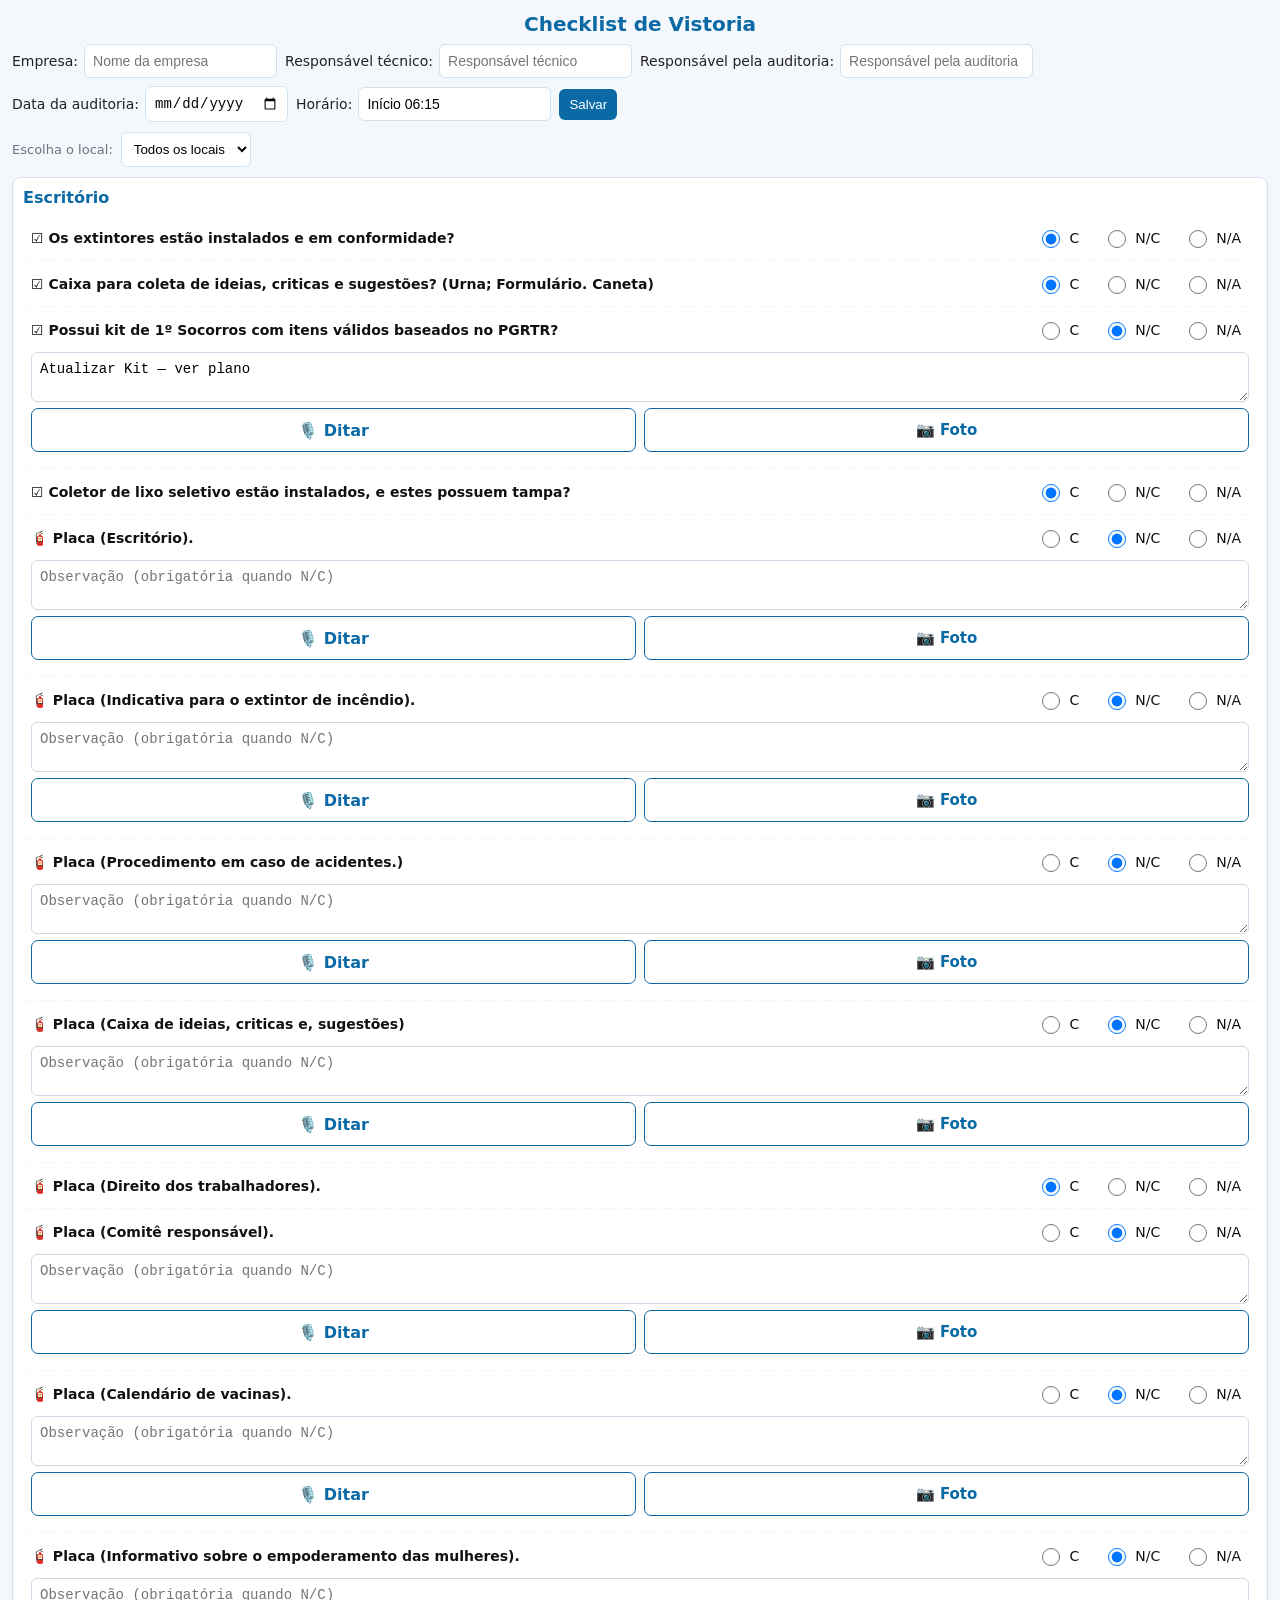
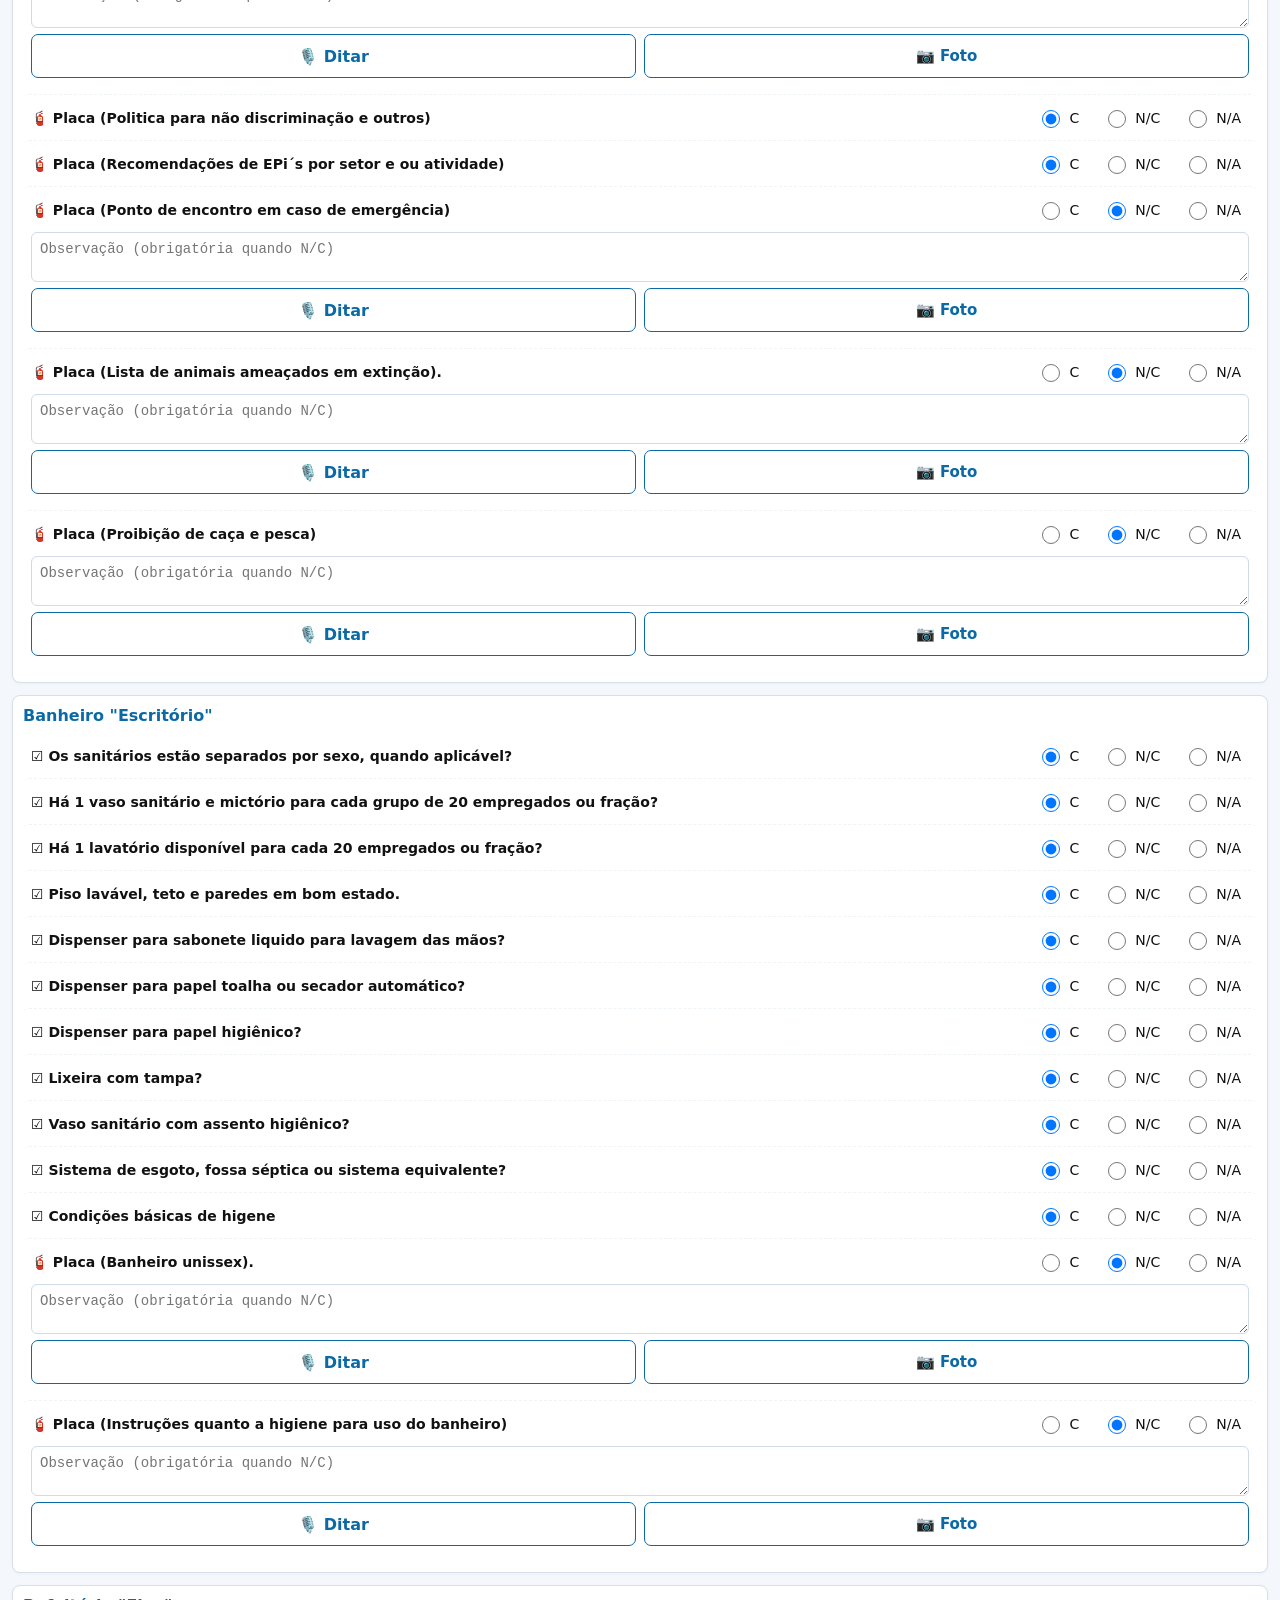
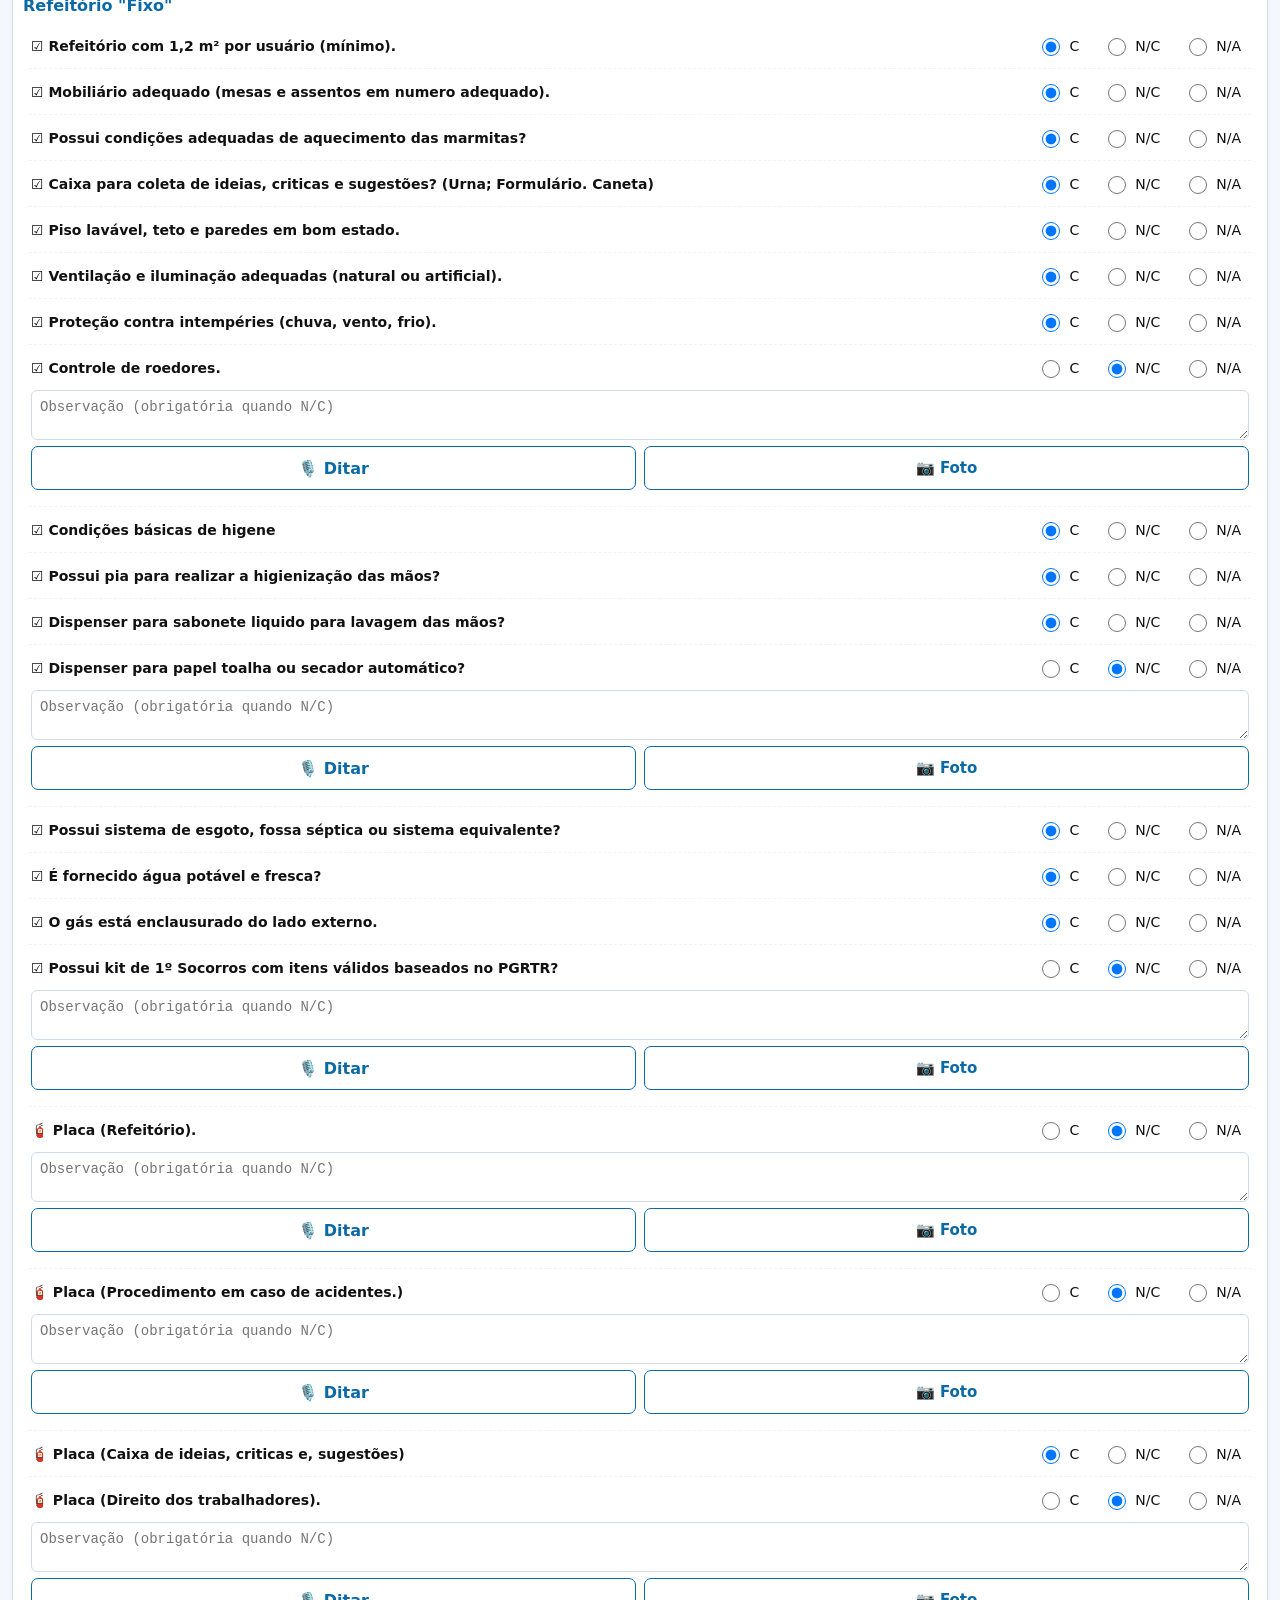
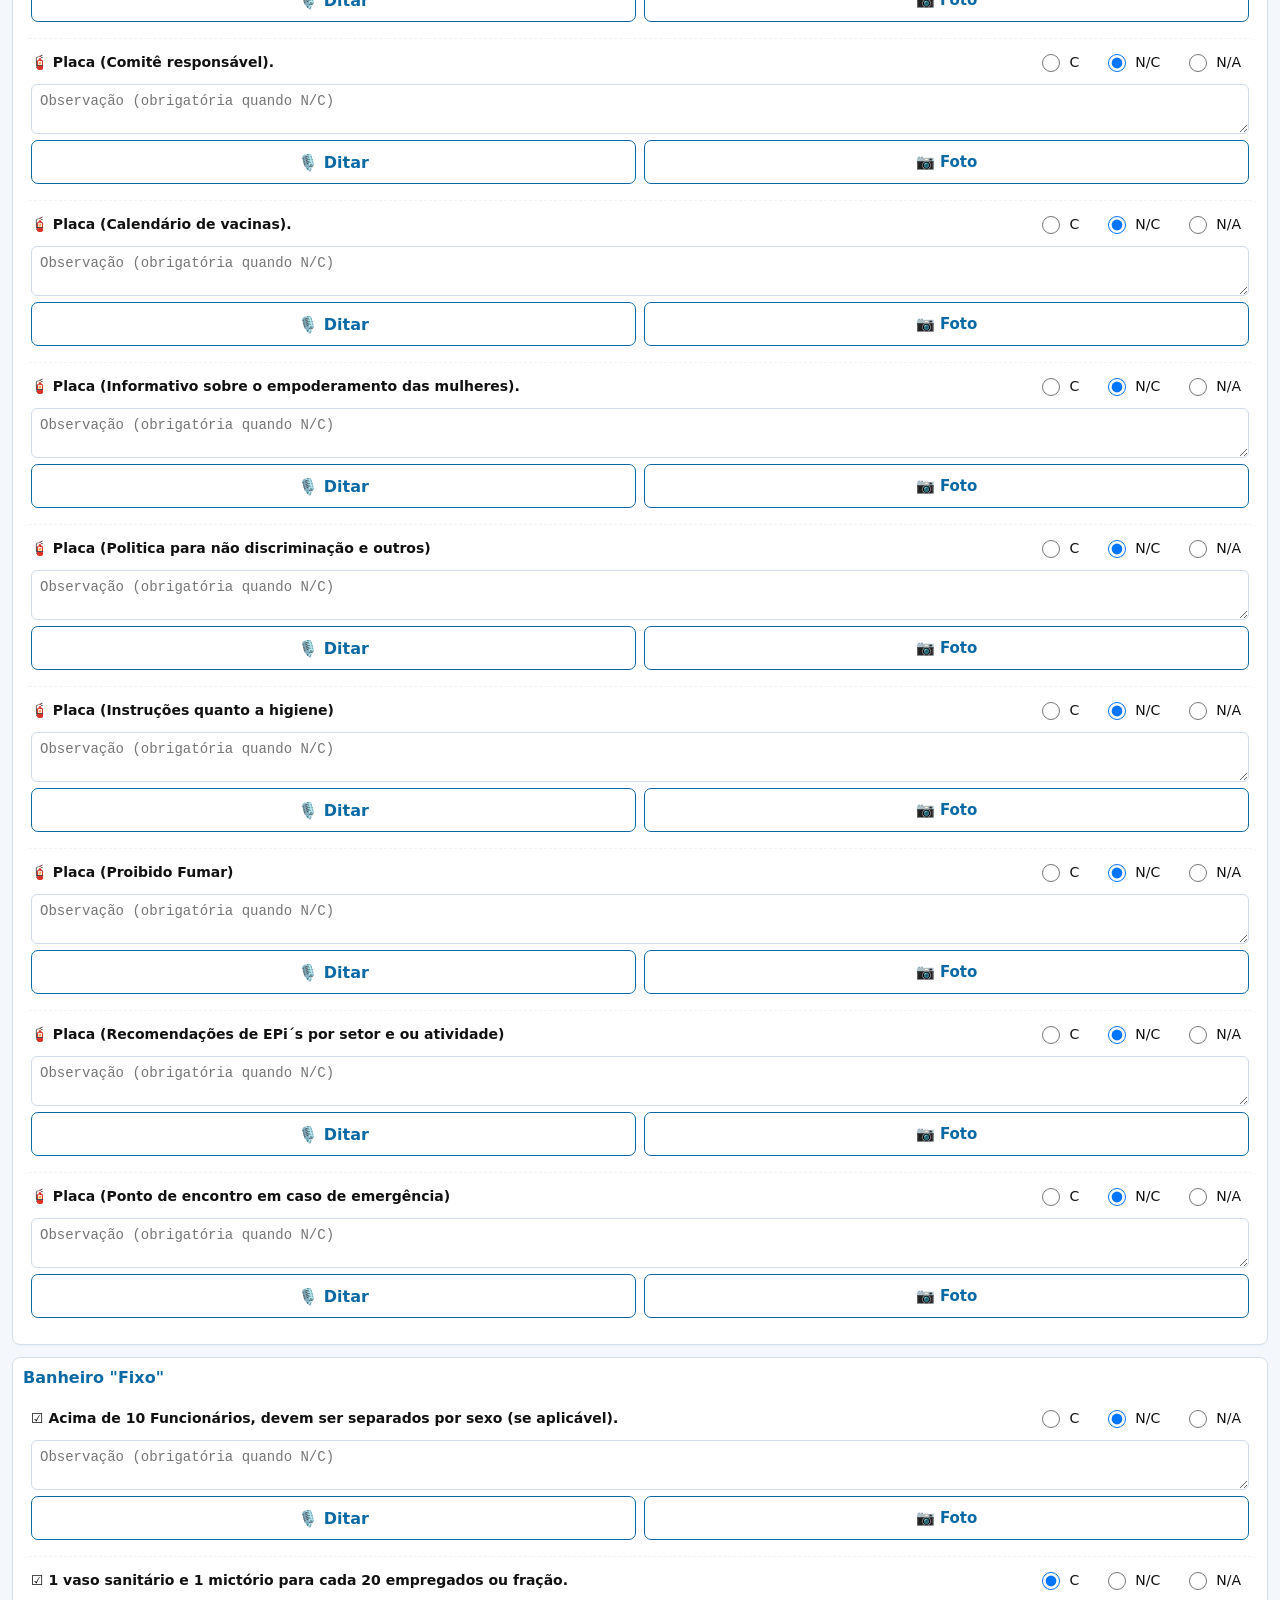
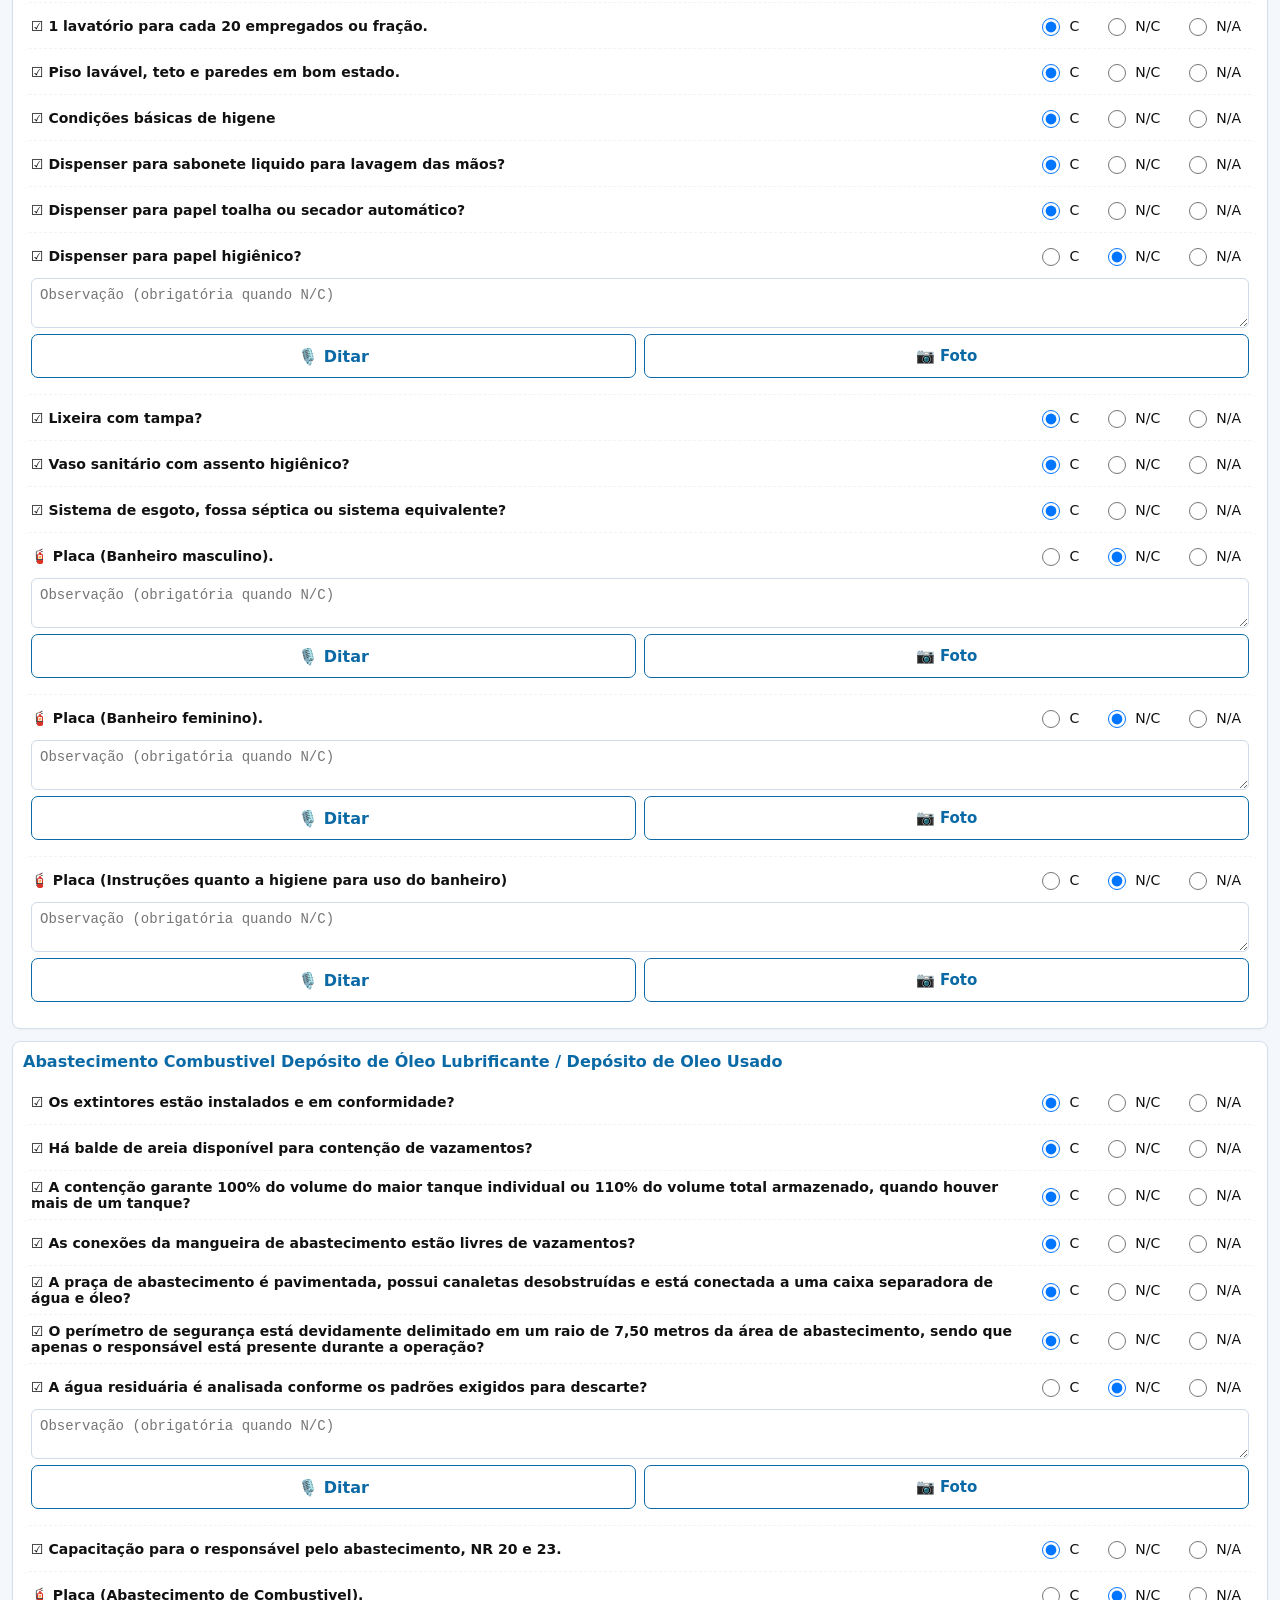
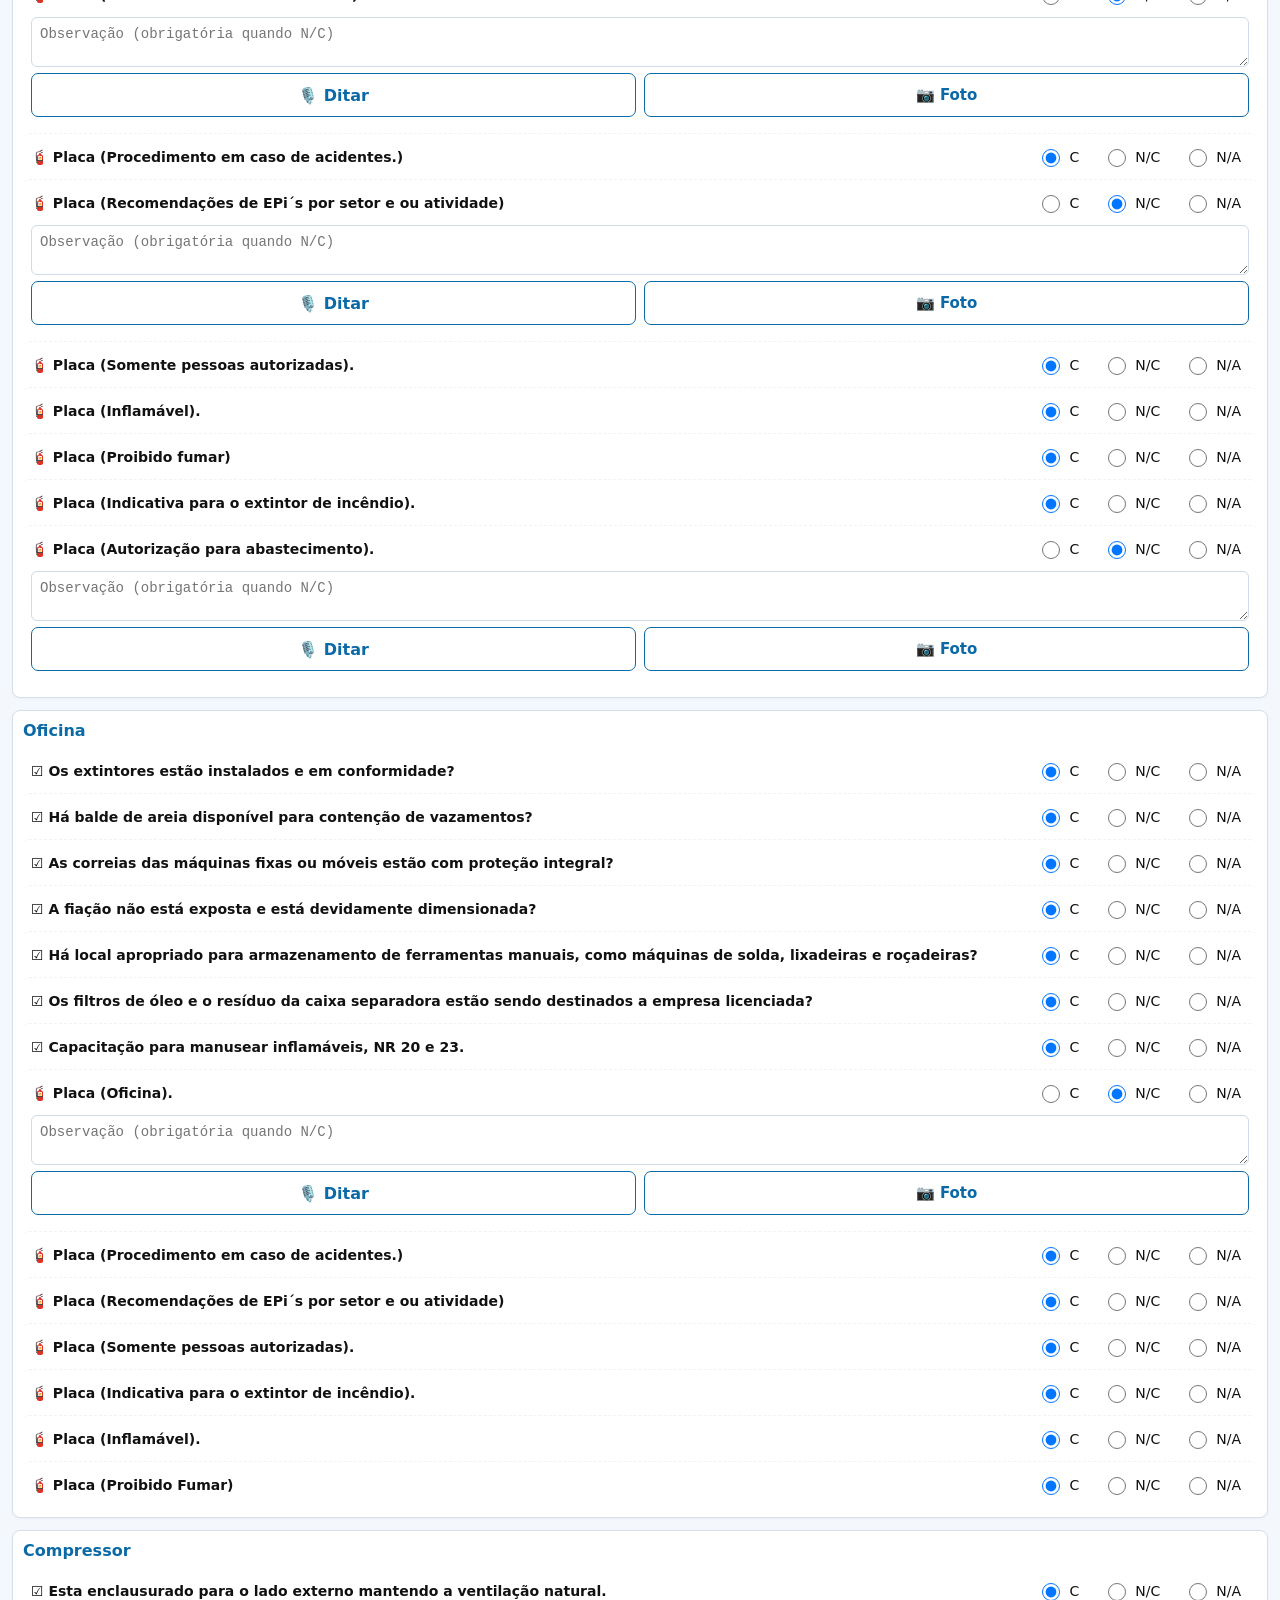
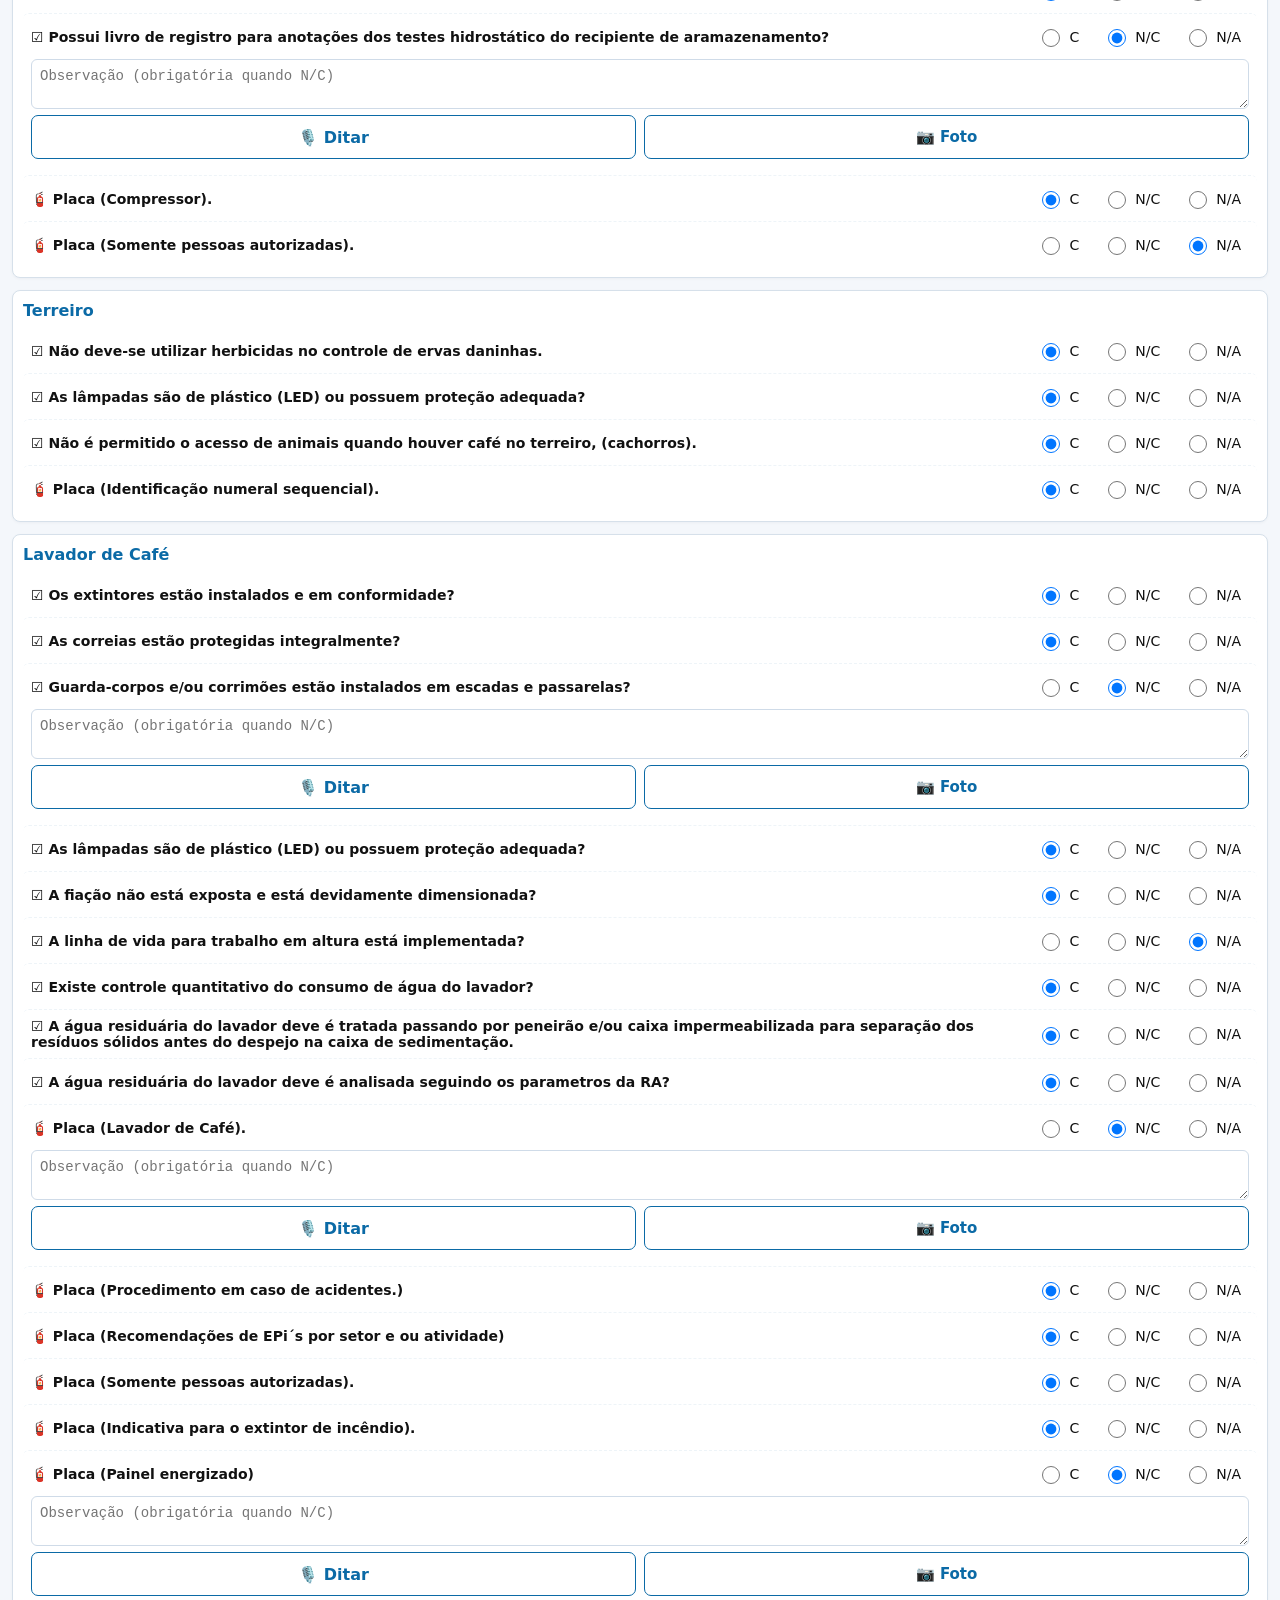
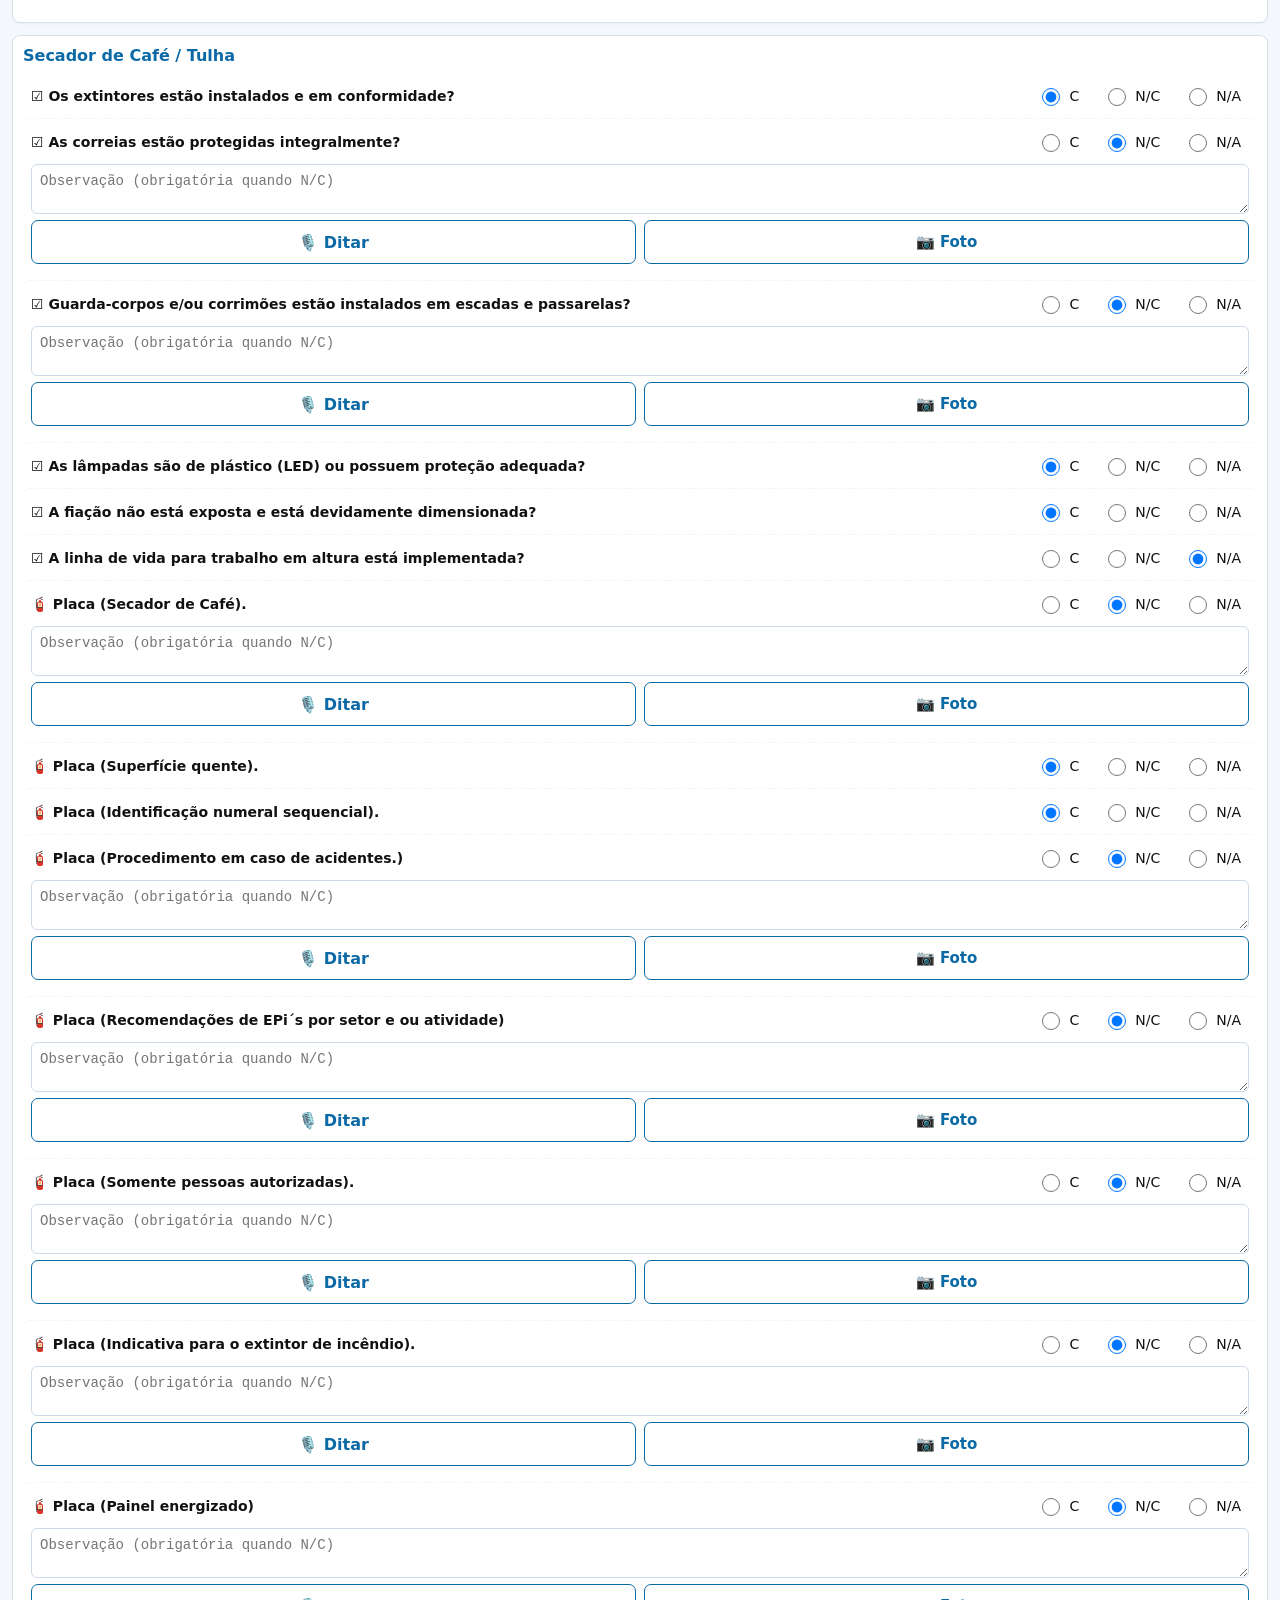
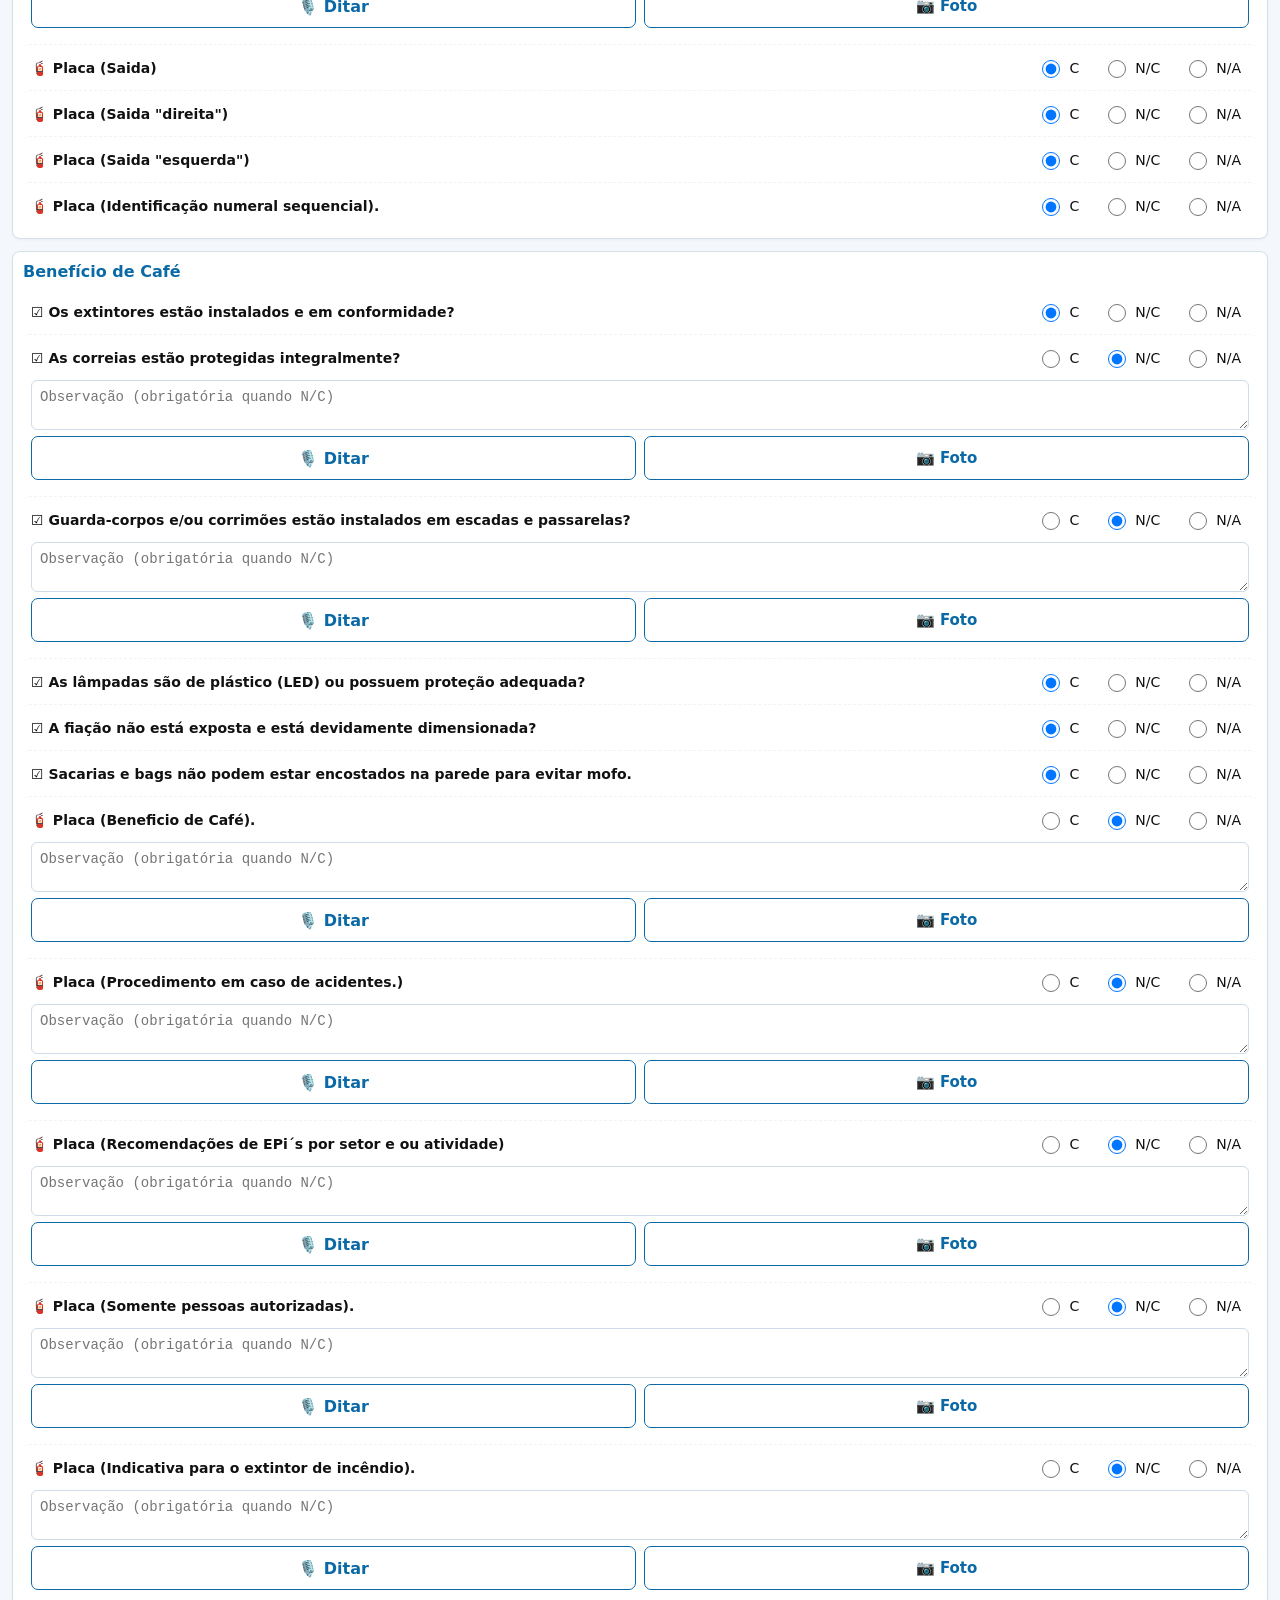
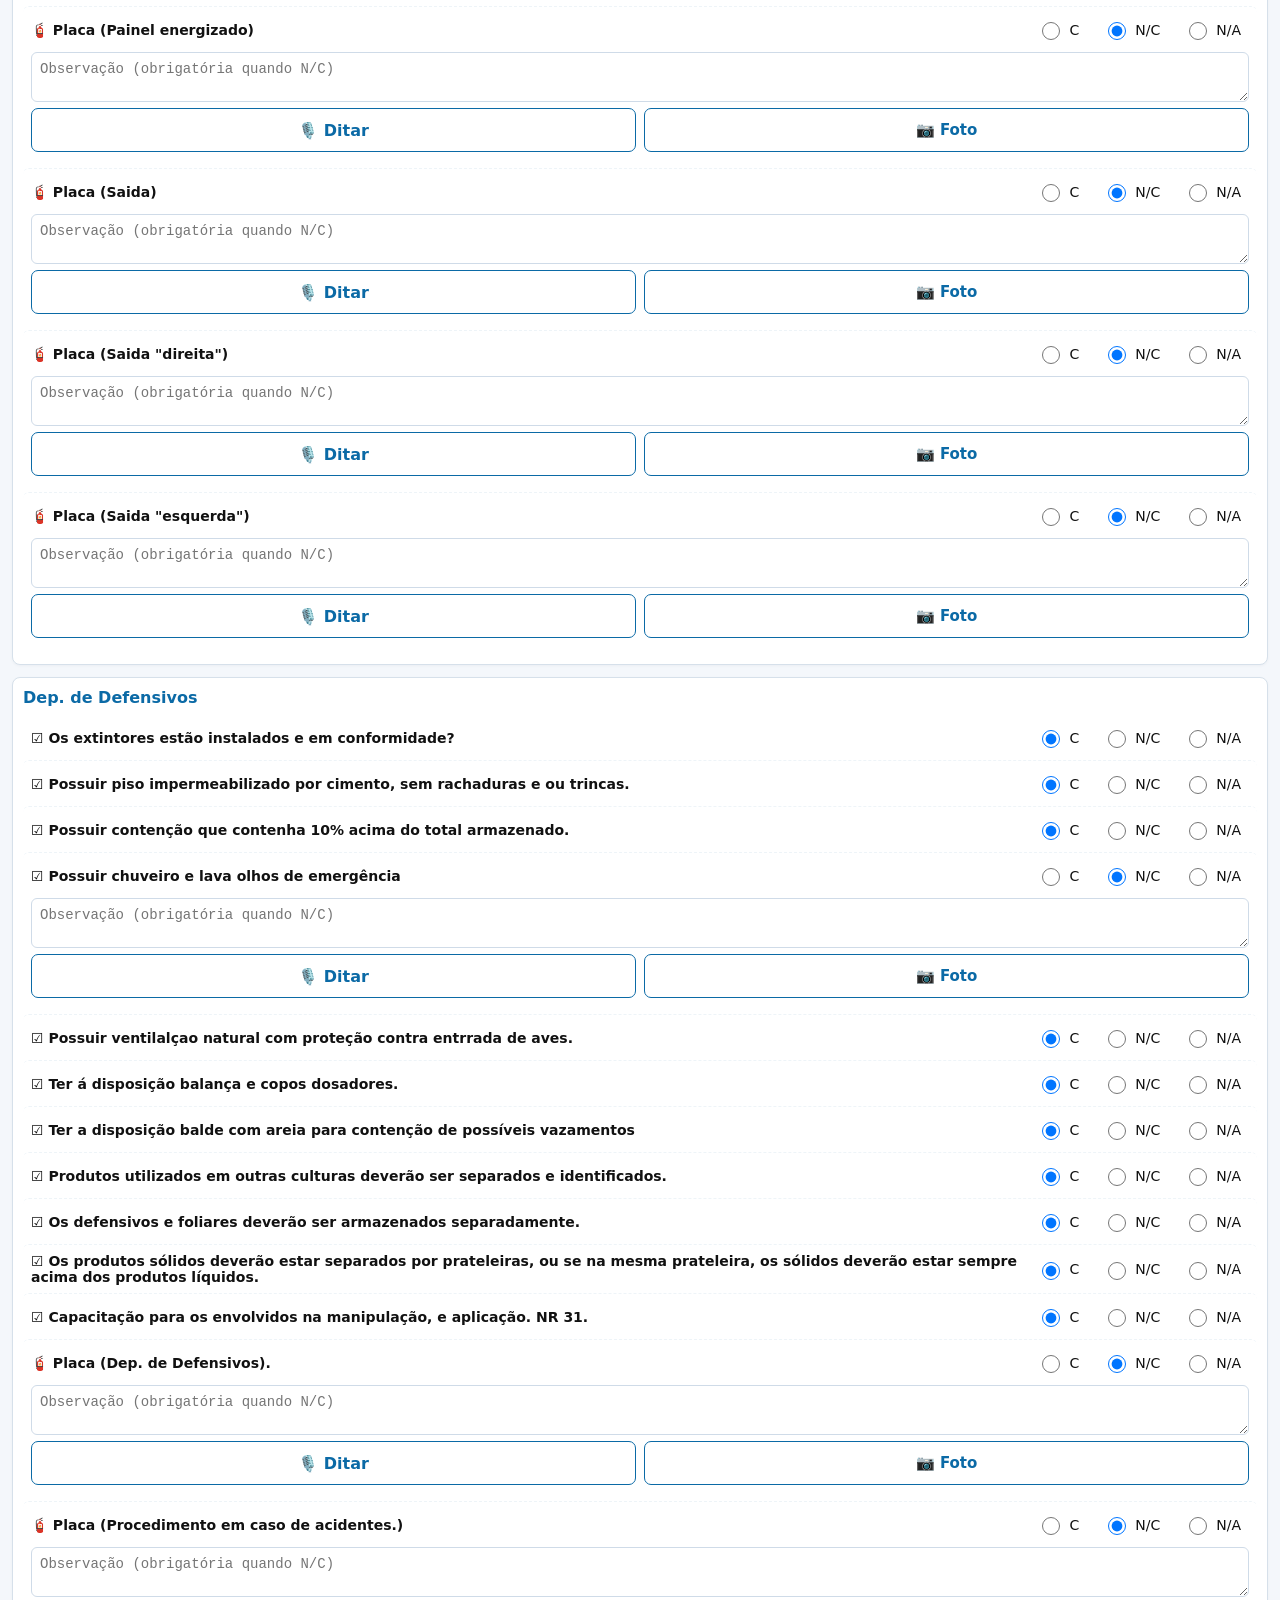
==== index.html @ 9e0526d3 "Update index.html" ====
<!doctype html>
<html lang="pt-BR">
<head>
  <meta charset="utf-8" />
  <meta name="viewport" content="width=device-width,initial-scale=1" />
  <title>Checklist de Vistoria</title>
  <!-- CSS separado -->
  <link rel="stylesheet" href="styles.css" />
</head>
<body>

 <center> <h1>Checklist de Vistoria</h1></center>

<div class="meta" aria-label="Dados da auditoria">

  <label>
    Empresa:
    <input
      id="meta-empresa-nome"
      type="text"
      placeholder="Nome da empresa"
    />
  </label>

  <input
    id="meta-empresa-id"
    type="hidden"
  />

  <label>
    Responsável técnico:
    <input
      id="meta-responsavel-tecnico"
      type="text"
      placeholder="Responsável técnico"
    />
  </label>

  <label>
    Responsável pela auditoria:
    <input
      id="meta-responsavel-auditoria"
      type="text"
      placeholder="Responsável pela auditoria"
    />
  </label>

  <label>
    Data da auditoria:
    <input
      id="meta-data-auditoria"
      type="date"
    />
  </label>

<label>
  Horário:
  <input
    id="meta-horario"
    type="text"
    readonly
  />
</label>

  <button
    class="btn-save"
    id="btn-salvar-meta"
  >
    Salvar
  </button>

</div>

  <div class="controls-top">
    <label class="small">Escolha o local:</label>
    <select id="select-local" class="select-local" aria-label="Selecionar local">
      <option value="ALL">Todos os locais</option>
    </select>
  </div>

  <div id="checklist"></div>

  <div class="controls">
    <button class="btn" id="btn-view-report">Visualizar Relatório</button>
    <div class="filter small">
      <label>Filtrar por status:</label>
      <select id="report-filter">
        <option value="ALL">Todos</option>
        <option value="C">C (Correto)</option>
        <option value="NC">N/C (Não Conforme)</option>
        <option value="NA">N/A</option>
      </select>
    </div>
    <button class="btn secondary" id="btn-just-nc">Listar só N/C</button>
    <button class="btn" id="btn-download-csv" disabled>Baixar CSV (filtrado)</button>
  </div>

  <div id="report" class="report-box" style="display:none;margin-top:12px;">
    <h2>Relatório Geral</h2>
    <div id="report-meta"    style="margin-bottom:8px;font-size:14px;color:#222"></div>
    <div id="report-summary"></div>
    <div id="report-list"    style="margin-top:8px"></div>
  </div>

  <script>
  /*****************************************************************************
   * DADOS
   *****************************************************************************/
  const initialData = [
    {setor:"Escritório", item:"☑️ Os extintores estão instalados e em conformidade?", status:"C"},
    {setor:"Escritório", item:"☑️ Caixa para coleta de ideias, criticas e sugestões? (Urna; Formulário. Caneta)", status:"C"},
    {setor:"Escritório", item:"☑️ Possui kit de 1º Socorros com itens válidos baseados no PGRTR?", status:"NC", obs:"Atualizar Kit — ver plano"},
    {setor:"Escritório", item:"☑️ Coletor de lixo seletivo estão instalados, e estes possuem tampa?", status:"C"},
    {setor:"Escritório", item:"🧯 Placa (Escritório).", status:"NC"},
    {setor:"Escritório", item:"🧯 Placa (Indicativa para o extintor de incêndio).", status:"NC"},
    {setor:"Escritório", item:"🧯 Placa (Procedimento em caso de acidentes.)", status:"NC"},
    {setor:"Escritório", item:"🧯 Placa (Caixa de ideias, criticas e, sugestões)", status:"NC"},
    {setor:"Escritório", item:"🧯 Placa (Direito dos trabalhadores).", status:"C"},
    {setor:"Escritório", item:"🧯 Placa (Comitê responsável).", status:"NC"},
    {setor:"Escritório", item:"🧯 Placa (Calendário de vacinas).", status:"NC"},
    {setor:"Escritório", item:"🧯 Placa (Informativo sobre o empoderamento das mulheres).", status:"NC"},
    {setor:"Escritório", item:"🧯 Placa (Politica para não discriminação e outros)", status:"C"},
    {setor:"Escritório", item:"🧯 Placa (Recomendações de EPi´s por setor e ou atividade)", status:"C"},
    {setor:"Escritório", item:"🧯 Placa (Ponto de encontro em caso de emergência)", status:"NC"},
    {setor:"Escritório", item:"🧯 Placa (Lista de animais ameaçados em extinção).", status:"NC"},
    {setor:"Escritório", item:"🧯 Placa (Proibição de caça e pesca)", status:"NC"},

    {setor:'Banheiro "Escritório"', item:"☑️ Os sanitários estão separados por sexo, quando aplicável?", status:"C"},
    {setor:'Banheiro "Escritório"', item:"☑️ Há 1 vaso sanitário e mictório para cada grupo de 20 empregados ou fração?", status:"C"},
    {setor:'Banheiro "Escritório"', item:"☑️ Há 1 lavatório disponível para cada 20 empregados ou fração?", status:"C"},
    {setor:'Banheiro "Escritório"', item:"☑️ Piso lavável, teto e paredes em bom estado.", status:"C"},
    {setor:'Banheiro "Escritório"', item:"☑️ Dispenser para sabonete liquido para lavagem das mãos?", status:"C"},
    {setor:'Banheiro "Escritório"', item:"☑️ Dispenser para papel toalha ou secador automático?", status:"C"},
    {setor:'Banheiro "Escritório"', item:"☑️ Dispenser para papel higiênico?", status:"C"},
    {setor:'Banheiro "Escritório"', item:"☑️ Lixeira com tampa?", status:"C"},
    {setor:'Banheiro "Escritório"', item:"☑️ Vaso sanitário com assento higiênico?", status:"C"},
    {setor:'Banheiro "Escritório"', item:"☑️ Sistema de esgoto, fossa séptica ou sistema equivalente?", status:"C"},
    {setor:'Banheiro "Escritório"', item:"☑️ Condições básicas de higene", status:"C"},
    {setor:'Banheiro "Escritório"', item:"🧯 Placa (Banheiro unissex).", status:"NC"},
    {setor:'Banheiro "Escritório"', item:"🧯 Placa (Instruções quanto a higiene para uso do banheiro)", status:"NC"},

    {setor:'Refeitório "Fixo"', item:"☑️ Refeitório com 1,2 m² por usuário (mínimo).", status:"C"},
    {setor:'Refeitório "Fixo"', item:"☑️ Mobiliário adequado (mesas e assentos em numero adequado).", status:"C"},
    {setor:'Refeitório "Fixo"', item:"☑️ Possui condições adequadas de aquecimento das marmitas?", status:"C"},
    {setor:'Refeitório "Fixo"', item:"☑️ Caixa para coleta de ideias, criticas e sugestões? (Urna; Formulário. Caneta)", status:"C"},
    {setor:'Refeitório "Fixo"', item:"☑️ Piso lavável, teto e paredes em bom estado.", status:"C"},
    {setor:'Refeitório "Fixo"', item:"☑️ Ventilação e iluminação adequadas (natural ou artificial).", status:"C"},
    {setor:'Refeitório "Fixo"', item:"☑️ Proteção contra intempéries (chuva, vento, frio).", status:"C"},
    {setor:'Refeitório "Fixo"', item:"☑️ Controle de roedores.", status:"NC"},
    {setor:'Refeitório "Fixo"', item:"☑️ Condições básicas de higene", status:"C"},
    {setor:'Refeitório "Fixo"', item:"☑️ Possui pia para realizar a higienização das mãos?", status:"C"},
    {setor:'Refeitório "Fixo"', item:"☑️ Dispenser para sabonete liquido para lavagem das mãos?", status:"C"},
    {setor:'Refeitório "Fixo"', item:"☑️ Dispenser para papel toalha ou secador automático?", status:"NC"},
    {setor:'Refeitório "Fixo"', item:"☑️ Possui sistema de esgoto, fossa séptica ou sistema equivalente?", status:"C"},
    {setor:'Refeitório "Fixo"', item:"☑️ É fornecido água potável e fresca?", status:"C"},
    {setor:'Refeitório "Fixo"', item:"☑️ O gás está enclausurado do lado externo.", status:"C"},
    {setor:'Refeitório "Fixo"', item:"☑️ Possui kit de 1º Socorros com itens válidos baseados no PGRTR?", status:"NC"},
    {setor:'Refeitório "Fixo"', item:"🧯 Placa (Refeitório).", status:"NC"},
    {setor:'Refeitório "Fixo"', item:"🧯 Placa (Procedimento em caso de acidentes.)", status:"NC"},
    {setor:'Refeitório "Fixo"', item:"🧯 Placa (Caixa de ideias, criticas e, sugestões)", status:"C"},
    {setor:'Refeitório "Fixo"', item:"🧯 Placa (Direito dos trabalhadores).", status:"NC"},
    {setor:'Refeitório "Fixo"', item:"🧯 Placa (Comitê responsável).", status:"NC"},
    {setor:'Refeitório "Fixo"', item:"🧯 Placa (Calendário de vacinas).", status:"NC"},
    {setor:'Refeitório "Fixo"', item:"🧯 Placa (Informativo sobre o empoderamento das mulheres).", status:"NC"},
    {setor:'Refeitório "Fixo"', item:"🧯 Placa (Politica para não discriminação e outros)", status:"NC"},
    {setor:'Refeitório "Fixo"', item:"🧯 Placa (Instruções quanto a higiene)", status:"NC"},
    {setor:'Refeitório "Fixo"', item:"🧯 Placa (Proibido Fumar)", status:"NC"},
    {setor:'Refeitório "Fixo"', item:"🧯 Placa (Recomendações de EPi´s por setor e ou atividade)", status:"NC"},
    {setor:'Refeitório "Fixo"', item:"🧯 Placa (Ponto de encontro em caso de emergência)", status:"NC"},

    {setor:'Banheiro "Fixo"', item:"☑️ Acima de 10 Funcionários, devem ser separados por sexo (se aplicável).", status:"NC"},
    {setor:'Banheiro "Fixo"', item:"☑️ 1 vaso sanitário e 1 mictório para cada 20 empregados ou fração.", status:"C"},
    {setor:'Banheiro "Fixo"', item:"☑️ 1 lavatório para cada 20 empregados ou fração.", status:"C"},
    {setor:'Banheiro "Fixo"', item:"☑️ Piso lavável, teto e paredes em bom estado.", status:"C"},
    {setor:'Banheiro "Fixo"', item:"☑️ Condições básicas de higene", status:"C"},
    {setor:'Banheiro "Fixo"', item:"☑️ Dispenser para sabonete liquido para lavagem das mãos?", status:"C"},
    {setor:'Banheiro "Fixo"', item:"☑️ Dispenser para papel toalha ou secador automático?", status:"C"},
    {setor:'Banheiro "Fixo"', item:"☑️ Dispenser para papel higiênico?", status:"NC"},
    {setor:'Banheiro "Fixo"', item:"☑️ Lixeira com tampa?", status:"C"},
    {setor:'Banheiro "Fixo"', item:"☑️ Vaso sanitário com assento higiênico?", status:"C"},
    {setor:'Banheiro "Fixo"', item:"☑️ Sistema de esgoto, fossa séptica ou sistema equivalente?", status:"C"},
    {setor:'Banheiro "Fixo"', item:"🧯 Placa (Banheiro masculino).", status:"NC"},
    {setor:'Banheiro "Fixo"', item:"🧯 Placa (Banheiro feminino).", status:"NC"},
    {setor:'Banheiro "Fixo"', item:"🧯 Placa (Instruções quanto a higiene para uso do banheiro)", status:"NC"},

    {setor:"Abastecimento Combustivel Depósito de Óleo Lubrificante / Depósito de Oleo Usado", item:"☑️ Os extintores estão instalados e em conformidade?", status:"C"},
    {setor:"Abastecimento Combustivel Depósito de Óleo Lubrificante / Depósito de Oleo Usado", item:"☑️ Há balde de areia disponível para contenção de vazamentos?", status:"C"},
    {setor:"Abastecimento Combustivel Depósito de Óleo Lubrificante / Depósito de Oleo Usado", item:"☑️ A contenção garante 100% do volume do maior tanque individual ou 110% do volume total armazenado, quando houver mais de um tanque?", status:"C"},
    {setor:"Abastecimento Combustivel Depósito de Óleo Lubrificante / Depósito de Oleo Usado", item:"☑️ As conexões da mangueira de abastecimento estão livres de vazamentos?", status:"C"},
    {setor:"Abastecimento Combustivel Depósito de Óleo Lubrificante / Depósito de Oleo Usado", item:"☑️ A praça de abastecimento é pavimentada, possui canaletas desobstruídas e está conectada a uma caixa separadora de água e óleo?", status:"C"},
    {setor:"Abastecimento Combustivel Depósito de Óleo Lubrificante / Depósito de Oleo Usado", item:"☑️ O perímetro de segurança está devidamente delimitado em um raio de 7,50 metros da área de abastecimento, sendo que apenas o responsável está presente durante a operação?", status:"C"},
    {setor:"Abastecimento Combustivel Depósito de Óleo Lubrificante / Depósito de Oleo Usado", item:"☑️ A água residuária é analisada conforme os padrões exigidos para descarte?", status:"NC"},
    {setor:"Abastecimento Combustivel Depósito de Óleo Lubrificante / Depósito de Oleo Usado", item:"☑️ Capacitação para o responsável pelo abastecimento, NR 20 e 23.", status:"C"},
    {setor:"Abastecimento Combustivel Depósito de Óleo Lubrificante / Depósito de Oleo Usado", item:"🧯 Placa (Abastecimento de Combustivel).", status:"NC"},
    {setor:"Abastecimento Combustivel Depósito de Óleo Lubrificante / Depósito de Oleo Usado", item:"🧯 Placa (Procedimento em caso de acidentes.)", status:"C"},
    {setor:"Abastecimento Combustivel Depósito de Óleo Lubrificante / Depósito de Oleo Usado", item:"🧯 Placa (Recomendações de EPi´s por setor e ou atividade)", status:"NC"},
    {setor:"Abastecimento Combustivel Depósito de Óleo Lubrificante / Depósito de Oleo Usado", item:"🧯 Placa (Somente pessoas autorizadas).", status:"C"},
    {setor:"Abastecimento Combustivel Depósito de Óleo Lubrificante / Depósito de Oleo Usado", item:"🧯 Placa (Inflamável).", status:"C"},
    {setor:"Abastecimento Combustivel Depósito de Óleo Lubrificante / Depósito de Oleo Usado", item:"🧯 Placa (Proibido fumar)", status:"C"},
    {setor:"Abastecimento Combustivel Depósito de Óleo Lubrificante / Depósito de Oleo Usado", item:"🧯 Placa (Indicativa para o extintor de incêndio).", status:"C"},
    {setor:"Abastecimento Combustivel Depósito de Óleo Lubrificante / Depósito de Oleo Usado", item:"🧯 Placa (Autorização para abastecimento).", status:"NC"},

    {setor:"Oficina", item:"☑️ Os extintores estão instalados e em conformidade?", status:"C"},
    {setor:"Oficina", item:"☑️ Há balde de areia disponível para contenção de vazamentos?", status:"C"},
    {setor:"Oficina", item:"☑️ As correias das máquinas fixas ou móveis estão com proteção integral?", status:"C"},
    {setor:"Oficina", item:"☑️ A fiação não está exposta e está devidamente dimensionada?", status:"C"},
    {setor:"Oficina", item:"☑️ Há local apropriado para armazenamento de ferramentas manuais, como máquinas de solda, lixadeiras e roçadeiras?", status:"C"},
    {setor:"Oficina", item:"☑️ Os filtros de óleo e o resíduo da caixa separadora estão sendo destinados a empresa licenciada?", status:"C"},
    {setor:"Oficina", item:"☑️ Capacitação para manusear inflamáveis, NR 20 e 23.", status:"C"},
    {setor:"Oficina", item:"🧯 Placa (Oficina).", status:"NC"},
    {setor:"Oficina", item:"🧯 Placa (Procedimento em caso de acidentes.)", status:"C"},
    {setor:"Oficina", item:"🧯 Placa (Recomendações de EPi´s por setor e ou atividade)", status:"C"},
    {setor:"Oficina", item:"🧯 Placa (Somente pessoas autorizadas).", status:"C"},
    {setor:"Oficina", item:"🧯 Placa (Indicativa para o extintor de incêndio).", status:"C"},
    {setor:"Oficina", item:"🧯 Placa (Inflamável).", status:"C"},
    {setor:"Oficina", item:"🧯 Placa (Proibido Fumar)", status:"C"},

    {setor:"Compressor", item:"☑️ Esta enclausurado para o lado externo mantendo a ventilação natural.", status:"C"},
    {setor:"Compressor", item:"☑️ Possui livro de registro para anotações dos testes hidrostático do recipiente de aramazenamento?", status:"NC"},
    {setor:"Compressor", item:"🧯 Placa (Compressor).", status:"C"},
    {setor:"Compressor", item:"🧯 Placa (Somente pessoas autorizadas).", status:""},

    {setor:"Terreiro", item:"☑️ Não deve-se utilizar herbicidas no controle de ervas daninhas.", status:"C"},
    {setor:"Terreiro", item:"☑️ As lâmpadas são de plástico (LED) ou possuem proteção adequada?", status:"C"},
    {setor:"Terreiro", item:"☑️ Não é permitido o acesso de animais quando houver café no terreiro, (cachorros).", status:"C"},
    {setor:"Terreiro", item:"🧯 Placa (Identificação numeral sequencial).", status:"C"},

    {setor:"Lavador de Café", item:"☑️ Os extintores estão instalados e em conformidade?", status:"C"},
    {setor:"Lavador de Café", item:"☑️ As correias estão protegidas integralmente?", status:"C"},
    {setor:"Lavador de Café", item:"☑️ Guarda-corpos e/ou corrimões estão instalados em escadas e passarelas?", status:"NC"},
    {setor:"Lavador de Café", item:"☑️ As lâmpadas são de plástico (LED) ou possuem proteção adequada?", status:"C"},
    {setor:"Lavador de Café", item:"☑️ A fiação não está exposta e está devidamente dimensionada?", status:"C"},
    {setor:"Lavador de Café", item:"☑️ A linha de vida para trabalho em altura está implementada?", status:""},
    {setor:"Lavador de Café", item:"☑️ Existe controle quantitativo do consumo de água do lavador?", status:"C"},
    {setor:"Lavador de Café", item:"☑️ A água residuária do lavador deve é tratada passando por peneirão e/ou caixa impermeabilizada para separação dos resíduos sólidos antes do despejo na caixa de sedimentação.", status:"C"},
    {setor:"Lavador de Café", item:"☑️ A água residuária do lavador deve é analisada seguindo os parametros da RA?", status:"C"},
    {setor:"Lavador de Café", item:"🧯 Placa (Lavador de Café).", status:"NC"},
    {setor:"Lavador de Café", item:"🧯 Placa (Procedimento em caso de acidentes.)", status:"C"},
    {setor:"Lavador de Café", item:"🧯 Placa (Recomendações de EPi´s por setor e ou atividade)", status:"C"},
    {setor:"Lavador de Café", item:"🧯 Placa (Somente pessoas autorizadas).", status:"C"},
    {setor:"Lavador de Café", item:"🧯 Placa (Indicativa para o extintor de incêndio).", status:"C"},
    {setor:"Lavador de Café", item:"🧯 Placa (Painel energizado)", status:"NC"},

    {setor:"Secador de Café / Tulha", item:"☑️ Os extintores estão instalados e em conformidade?", status:"C"},
    {setor:"Secador de Café / Tulha", item:"☑️ As correias estão protegidas integralmente?", status:"NC"},
    {setor:"Secador de Café / Tulha", item:"☑️ Guarda-corpos e/ou corrimões estão instalados em escadas e passarelas?", status:"NC"},
    {setor:"Secador de Café / Tulha", item:"☑️ As lâmpadas são de plástico (LED) ou possuem proteção adequada?", status:"C"},
    {setor:"Secador de Café / Tulha", item:"☑️ A fiação não está exposta e está devidamente dimensionada?", status:"C"},
    {setor:"Secador de Café / Tulha", item:"☑️ A linha de vida para trabalho em altura está implementada?", status:""},
    {setor:"Secador de Café / Tulha", item:"🧯 Placa (Secador de Café).", status:"NC"},
    {setor:"Secador de Café / Tulha", item:"🧯 Placa (Superfície quente).", status:"C"},
    {setor:"Secador de Café / Tulha", item:"🧯 Placa (Identificação numeral sequencial).", status:"C"},
    {setor:"Secador de Café / Tulha", item:"🧯 Placa (Procedimento em caso de acidentes.)", status:"NC"},
    {setor:"Secador de Café / Tulha", item:"🧯 Placa (Recomendações de EPi´s por setor e ou atividade)", status:"NC"},
    {setor:"Secador de Café / Tulha", item:"🧯 Placa (Somente pessoas autorizadas).", status:"NC"},
    {setor:"Secador de Café / Tulha", item:"🧯 Placa (Indicativa para o extintor de incêndio).", status:"NC"},
    {setor:"Secador de Café / Tulha", item:"🧯 Placa (Painel energizado)", status:"NC"},
    {setor:"Secador de Café / Tulha", item:"🧯 Placa (Saida)", status:"C"},
    {setor:"Secador de Café / Tulha", item:'🧯 Placa (Saida "direita")', status:"C"},
    {setor:"Secador de Café / Tulha", item:'🧯 Placa (Saida "esquerda")', status:"C"},
    {setor:"Secador de Café / Tulha", item:"🧯 Placa (Identificação numeral sequencial).", status:"C"},

    {setor:"Benefício de Café", item:"☑️ Os extintores estão instalados e em conformidade?", status:"C"},
    {setor:"Benefício de Café", item:"☑️ As correias estão protegidas integralmente?", status:"NC"},
    {setor:"Benefício de Café", item:"☑️ Guarda-corpos e/ou corrimões estão instalados em escadas e passarelas?", status:"NC"},
    {setor:"Benefício de Café", item:"☑️ As lâmpadas são de plástico (LED) ou possuem proteção adequada?", status:"C"},
    {setor:"Benefício de Café", item:"☑️ A fiação não está exposta e está devidamente dimensionada?", status:"C"},
    {setor:"Benefício de Café", item:"☑️ Sacarias e bags não podem estar encostados na parede para evitar mofo.", status:"C"},
    {setor:"Benefício de Café", item:"🧯 Placa (Beneficio de Café).", status:"NC"},
    {setor:"Benefício de Café", item:"🧯 Placa (Procedimento em caso de acidentes.)", status:"NC"},
    {setor:"Benefício de Café", item:"🧯 Placa (Recomendações de EPi´s por setor e ou atividade)", status:"NC"},
    {setor:"Benefício de Café", item:"🧯 Placa (Somente pessoas autorizadas).", status:"NC"},
    {setor:"Benefício de Café", item:"🧯 Placa (Indicativa para o extintor de incêndio).", status:"NC"},
    {setor:"Benefício de Café", item:"🧯 Placa (Painel energizado)", status:"NC"},
    {setor:"Benefício de Café", item:"🧯 Placa (Saida)", status:"NC"},
    {setor:"Benefício de Café", item:'🧯 Placa (Saida "direita")', status:"NC"},
    {setor:"Benefício de Café", item:'🧯 Placa (Saida "esquerda")', status:"NC"},

    {setor:"Dep. de Defensivos", item:"☑️ Os extintores estão instalados e em conformidade?", status:"C"},
    {setor:"Dep. de Defensivos", item:"☑️ Possuir piso impermeabilizado por cimento, sem rachaduras e ou trincas.", status:"C"},
    {setor:"Dep. de Defensivos", item:"☑️ Possuir contenção que contenha 10% acima do total armazenado.", status:"C"},
    {setor:"Dep. de Defensivos", item:"☑️ Possuir chuveiro e lava olhos de emergência", status:"NC"},
    {setor:"Dep. de Defensivos", item:"☑️ Possuir ventilalçao natural com proteção contra entrrada de aves.", status:"C"},
    {setor:"Dep. de Defensivos", item:"☑️ Ter á disposição balança e copos dosadores.", status:"C"},
    {setor:"Dep. de Defensivos", item:"☑️ Ter a disposição balde com areia para contenção de possíveis vazamentos", status:"C"},
    {setor:"Dep. de Defensivos", item:"☑️ Produtos utilizados em outras culturas deverão ser separados e identificados.", status:"C"},
    {setor:"Dep. de Defensivos", item:"☑️ Os defensivos e foliares deverão ser armazenados separadamente.", status:"C"},
    {setor:"Dep. de Defensivos", item:"☑️ Os produtos sólidos deverão estar separados por prateleiras, ou se na mesma prateleira, os sólidos deverão estar sempre acima dos produtos líquidos.", status:"C"},
    {setor:"Dep. de Defensivos", item:"☑️ Capacitação para os envolvidos na manipulação, e aplicação. NR 31.", status:"C"},
    {setor:"Dep. de Defensivos", item:"🧯 Placa (Dep. de Defensivos).", status:"NC"},
    {setor:"Dep. de Defensivos", item:"🧯 Placa (Procedimento em caso de acidentes.)", status:"NC"},
    {setor:"Dep. de Defensivos", item:"🧯 Placa (Ponto de encontro em caso de emergência)", status:"NC"},
    {setor:"Dep. de Defensivos", item:"🧯 Placa (Recomendações de EPi´s por setor e ou atividade)", status:"NC"},
    {setor:"Dep. de Defensivos", item:"🧯 Placa (Somente pessoas autorizadas).", status:"NC"},
    {setor:"Dep. de Defensivos", item:"🧯 Placa (Proibido Fumar)", status:"NC"},
    {setor:"Dep. de Defensivos", item:"🧯 Placa (Indicativa para o extintor de incêndio).", status:"NC"},
    {setor:"Dep. de Defensivos", item:"🧯 Placa (Sinalização, chuveiro de emergência).", status:"NC"},
    {setor:"Dep. de Defensivos", item:"🧯 Placa (Sinalização, lava olhos).", status:"NC"},
    {setor:"Dep. de Defensivos", item:"🧯 Placa (Embalagens vazias).", status:"NC"},
    {setor:"Dep. de Defensivos", item:"🧯 Placa (Produtos químicos).", status:"NC"},
    {setor:"Dep. de Defensivos", item:"🧯 Placa (Proibição de aplicação a 30 metros de APP)", status:"NC"},

    {setor:"Vestiário Apl. de Defensivos", item:"☑️ Existe armário com cadeado para guardar roupas de uso pessoal?", status:"C"},
    {setor:"Vestiário Apl. de Defensivos", item:"☑️ Há armário ou cabide identificado para guardar o conjunto de aplicação?", status:"C"},
    {setor:"Vestiário Apl. de Defensivos", item:"☑️ O local possui tanque exclusivo para lavagem dos EPIs com caixa de contenção e destinação da água residuária nas bordaduras?", status:"C"},
    {setor:"Vestiário Apl. de Defensivos", item:"☑️ Há chuveiro exclusivo para banho dos aplicadores após o uso de defensivos?", status:"C"},
    {setor:"Vestiário Apl. de Defensivos", item:"☑️ Foram entregues dois conjuntos de aplicação, devidamente identificados, a cada aplicador para controle de lavagem?", status:"C"},
    {setor:"Vestiário Apl. de Defensivos", item:"☑️ Foi fornecido toalhas para cada aplicador e registrada as entregas na ficha de EPI?", status:"C"},
    {setor:"Vestiário Apl. de Defensivos", item:"🧯 Placa (Vestiário Apl. De Defensivos)", status:"NC"},
    {setor:"Vestiário Apl. de Defensivos", item:"🧯 Placa (Tanque exclusivo para lavagem do conjunto de aplicação).", status:"C"},

    {setor:"Preparo de Calda", item:"☑️ Os extintores estão instalados e em conformidade?", status:"NC"},
    {setor:"Preparo de Calda", item:"☑️ Possuir praça de preparo impermeabilizada por cimento, sem rachaduras e ou trincas ligadas a uma caixa de contenção.", status:"C"},
    {setor:"Preparo de Calda", item:"☑️ Possuir chuveiro e lava olhos de emergência", status:""},
    {setor:"Preparo de Calda", item:"☑️ Ter perfuradores para embalagens vazias e ponto de água para fazer a triplice lavagem.", status:"C"},
    {setor:"Preparo de Calda", item:"🧯 Placa (Preparo de Calda).", status:"C"},
    {setor:"Preparo de Calda", item:"🧯 Placa (Indicativa para o extintor de incêndio).", status:"NC"},
    {setor:"Preparo de Calda", item:"🧯 Placa (Procedimento em caso de acidentes.)", status:"NC"},
    {setor:"Preparo de Calda", item:"🧯 Placa (Recomendações de EPi´s por setor e ou atividade)", status:"NC"},
    {setor:"Preparo de Calda", item:"🧯 Placa (Somente pessoas autorizadas).", status:"NC"},
    {setor:"Preparo de Calda", item:"🧯 Placa (Proibido Fumar)", status:"NC"},
    {setor:"Preparo de Calda", item:"🧯 Placa (Sinalização, chuveiro de emergência).", status:"C"},
    {setor:"Preparo de Calda", item:"🧯 Placa (Proibição de aplicação a 30 metros de APP)", status:"NC"},
    {setor:"Preparo de Calda", item:"🧯 Placa (Sinalização, lava olhos).", status:"C"},
    {setor:"Preparo de Calda", item:"🧯 Placa (Caixa de contenção água residuária).", status:"C"},

    {setor:"Dep. de Adubos", item:"☑️ Os extintores estão instalados e em conformidade?", status:""},
    {setor:"Dep. de Adubos", item:"☑️ Produtos utilizados em outras culturas deverão ser separados e identificados.", status:""},
    {setor:"Dep. de Adubos", item:"☑️ Os produtos sólidos deverão estar separados por prateleiras, ou se na mesma prateleira, os sólidos deverão estar sempre acima dos produtos líquidos.", status:""},
    {setor:"Dep. de Adubos", item:"☑️ Certificar que não há nenhum produto vencido,", status:""},
    {setor:"Dep. de Adubos", item:"☑️ Certificar que não há produtos proibidos pela certificação.", status:""},

    {setor:"Tratores", item:"☑️ Estrutura de Proteção na Capotagem – EPC, e cinto de segurança.", status:"C"},
    {setor:"Tratores", item:"☑️ Farol", status:"C"},
    {setor:"Tratores", item:"☑️ Buzina", status:"C"},
    {setor:"Tratores", item:"☑️ Proteção de transmissão de força (cardã)", status:"C"},
    {setor:"Tratores", item:"☑️ Cinto de segurança", status:"C"},
    {setor:"Tratores", item:"☑️ Espelho retrovisor", status:"C"},
    {setor:"Tratores", item:"☑️ Lanternas traseiras de posição,", status:"C"},
    {setor:"Tratores", item:"☑️ Sinal sonoro automático de ré acoplado ao sistema de transmissão,", status:"NC"},
    {setor:"Tratores", item:"☑️ Capacitação para o responsável pela operação, NR 12, NR 31", status:"C"},

    {setor:"Veiculos", item:"☑️ Exigir o uso do capacete para motociclistas.", status:""},
    {setor:"Veiculos", item:"☑️ Carteira de habilitação das pessoas que utilizam veículos da empresa para qualquer finalidade", status:""},
    {setor:"Veiculos", item:"☑️ Licenciamento dos Veiculos utilizados para transporte coletivo de passageiros, e veiculos de cargas perigosas.", status:""},
    {setor:"Veiculos", item:"☑️ Habilitação para transporte coletivo de passageiros", status:""},
    {setor:"Veiculos", item:"☑️ Habilitação para transporte de cargas perigosas", status:""},

    {setor:"Ônibus", item:"☑️ Carteira de habilitação para transporte coletivo de passageiros", status:""},
    {setor:"Ônibus", item:"☑️ Laudo de inspeção veicular regular", status:""},
    {setor:"Ônibus", item:"☑️ Pneus em bom estado de conservação", status:"C"},
    {setor:"Ônibus", item:"☑️ Cinto de segurança para todos os passageiros", status:"NC"},
    {setor:"Ônibus", item:"☑️ Higiene básica do interior do veiculo", status:"C"},
    {setor:"Ônibus", item:"☑️ Ferramentas bem acomodadas", status:"C"},
    {setor:"Ônibus", item:"☑️ Possui kit de 1º Socorros com itens válidos baseados no PGRTR?", status:""},
    {setor:"Ônibus", item:"☑️ Protetor solar para uso coletivo", status:"NC"},
    {setor:"Ônibus", item:"🧯 Extintor de incêndio BC ou ABC 6 kg", status:"C"},

    {setor:"Lavador de Veiculos", item:"☑️ Os extintores estão instalados e em conformidade?", status:"C"},
    {setor:"Lavador de Veiculos", item:"☑️ As correias devem estar protegidas integralmente.", status:"NC"},
    {setor:"Lavador de Veiculos", item:"☑️ A fiação deve ser bem dimenssionada e não deve estar exposta.", status:"C"},
    {setor:"Lavador de Veiculos", item:"☑️ Possuir praça impermeabilizada por cimento, sem rachaduras e ou trincas ligadas a uma caixa separadora de água e óleo.", status:"C"},
    {setor:"Lavador de Veiculos", item:"🧯 Placa (Lavador de veículos).", status:"NC"},
    {setor:"Lavador de Veiculos", item:"🧯 Placa (Caixa separadora de água e óleo)", status:"NC"},
    {setor:"Lavador de Veiculos", item:"🧯 Placa (Indicativa para o extintor de incêndio).", status:"NC"},

    {setor:"Residências", item:"Nome dos moradores (diagnóstico)", status:""},
    {setor:"Residências", item:"Vedação do telhado? (Goteiras).", status:""},
    {setor:"Residências", item:"Portas? (Danificada)", status:""},
    {setor:"Residências", item:"Janelas? (Danificada)", status:""},
    {setor:"Residências", item:"Paredes? (Danificada)", status:""},
    {setor:"Residências", item:"Elétrica (fiação bem dimensionada e não exposta).", status:""},
    {setor:"Residências", item:"Hidráulica (Tratamento de esgoto eficiente).", status:""},
    {setor:"Residências", item:"Barreira vegetativa? (Próximo de zona de aplicação).", status:""},

    {setor:"Entrada / Trânsito", item:"É necessário preenchimento de check-list de entrada?", status:""},
    {setor:"Entrada / Trânsito", item:"🧯 Placa (Proibição de caça e pesca)", status:"NC"},
    {setor:"Entrada / Trânsito", item:"🧯 Placa (Trânsito de máquinas)", status:"NC"},
    {setor:"Entrada / Trânsito", item:"🧯 Placa (Limite máximo de velocidade 20 km).", status:"NC"},
    {setor:"Entrada / Trânsito", item:"🧯 Placa (Avance somente com autorização).", status:"NC"},

    {setor:"Campo / Banheiro de Campo", item:"☑️ Estar a uma distância compatível da área de trabalho.", status:"C"},
    {setor:"Campo / Banheiro de Campo", item:"☑️ Devem ser separados por sexo (se aplicável).", status:"C"},
    {setor:"Campo / Banheiro de Campo", item:"☑️ 1 vaso sanitário para cada 40 empregados ou fração.", status:"C"},
    {setor:"Campo / Banheiro de Campo", item:"☑️ 1 lavatório para cada 40 empregados ou fração.", status:"C"},
    {setor:"Campo / Banheiro de Campo", item:"☑️ Piso lavável, teto e paredes em bom estado.", status:"C"},
    {setor:"Campo / Banheiro de Campo", item:"☑️ Limpeza diária dos espaços.", status:"C"},
    {setor:"Campo / Banheiro de Campo", item:"☑️ Dispenser para sabonete liquido para lavagem das mãos?", status:"NC"},
    {setor:"Campo / Banheiro de Campo", item:"☑️ Dispenser para papel toalha ou secador automático?", status:"C"},
    {setor:"Campo / Banheiro de Campo", item:"☑️ Dispenser para papel higiênico?", status:"C"},
    {setor:"Campo / Banheiro de Campo", item:"☑️ Lixeira com tampa?", status:"NC"},
    {setor:"Campo / Banheiro de Campo", item:"☑️ Vaso sanitário com assento higiênico?", status:"C"},
    {setor:"Campo / Banheiro de Campo", item:"☑️ Sistema de esgoto, fossa séptica ou sistema equivalente?", status:"C"},
    {setor:"Campo / Banheiro de Campo", item:"🧯 Placa (Banheiro masculino).", status:"NC"},
    {setor:"Campo / Banheiro de Campo", item:"🧯 Placa (Banheiro feminino).", status:"NC"},
    {setor:"Campo / Banheiro de Campo", item:"🧯 Placa (Instruções quanto a higiene para uso do banheiro)", status:"NC"},

    {setor:"Campo / Refeitório de Campo", item:"☑️ Estar a uma distância compatível da área de trabalho.", status:""},
    {setor:"Campo / Refeitório de Campo", item:"☑️ Possui condições adequadas de aquecimento das marmitas?", status:""},
    {setor:"Campo / Refeitório de Campo", item:"☑️ Piso lavável, teto e paredes em bom estado.", status:""},
    {setor:"Campo / Refeitório de Campo", item:"☑️ Ventilação e iluminação adequadas (natural ou artificial).", status:""},
    {setor:"Campo / Refeitório de Campo", item:"☑️ Proteção contra intempéries (chuva, vento, frio).", status:""},
    {setor:"Campo / Refeitório de Campo", item:"☑️ Condições básicas de higene", status:""},
    {setor:"Campo / Refeitório de Campo", item:"☑️ Possui pia para realizar a higienização das mãos?", status:""},
    {setor:"Campo / Refeitório de Campo", item:"☑️ Dispenser para sabonete liquido para lavagem das mãos?", status:""},
    {setor:"Campo / Refeitório de Campo", item:"☑️ Dispenser para papel toalha ou secador automático?", status:""},
    {setor:"Campo / Refeitório de Campo", item:"☑️ Possui sistema de esgoto, fossa séptica ou sistema equivalente?", status:""},

    {setor:"Campo / Mata", item:"☑️ Possui PCA?", status:""},
    {setor:"Campo / Mata", item:"☑️ Distanciamento de áreas de produção com relação as áreas de app e reserva legal?", status:"C"},
    {setor:"Campo / Mata", item:"☑️ Zonas de não aplicação de insumos com relação a segurança de aplicação;", status:"C"},
    {setor:"Campo / Mata", item:"☑️ Aplicação de herbicidas em áreas de preservação permanente", status:"C"},
    {setor:"Campo / Mata", item:"☑️ Aplicação de defensivos próximo de casas e estradas públicas.", status:"C"},
    {setor:"Campo / Mata", item:"🧯 Placa (APP + Probido caça, pesca, queimada)", status:"NC"},
    {setor:"Campo / Mata", item:"🧯 Placa (RL + Probido caça, pesca, queimada)", status:"NC"},

    {setor:"Campo / Lavouras", item:"☑️ Possui Placa de identificação de talhões?", status:"NC"},
    {setor:"Campo / Lavouras", item:"☑️ Possuir placa de orientação quanto ao transito de máquinas?", status:"NC"},
    {setor:"Campo / Lavouras", item:"☑️ Zonas de não aplicação de insumos com relação a segurança de aplicação;", status:"C"},
    {setor:"Campo / Lavouras", item:"☑️ Aplicação de herbicidas em áreas de preservação permanente", status:"C"},
    {setor:"Campo / Lavouras", item:"☑️ Aplicação de defensivos próximo de casas e estradas públicas.", status:"C"},
    {setor:"Campo / Lavouras", item:"🧯 Placa (Identificação de talhões)", status:"NC"},
    {setor:"Campo / Lavouras", item:"🧯 Placa (Trânsito de máquinas)", status:"NC"},

    {setor:"Irrigação", item:"☑️ Estar a uma distância compatível da área de trabalho.", status:"C"},
    {setor:"Irrigação", item:"☑️ Condições básicas de higene", status:"C"},
    {setor:"Irrigação", item:"🧯 Placa (Irrigação.)", status:"NC"},
    {setor:"Irrigação", item:"🧯 Placa (Procedimento em caso de acidentes.)", status:"C"},
    {setor:"Irrigação", item:"🧯 Placa (Recomendações de EPi´s por setor e ou atividade)", status:"NC"},
    {setor:"Irrigação", item:"🧯 Placa (Proibido Fumar)", status:"NC"},
    {setor:"Irrigação", item:"🧯 Placa (Somente pessoas autorizadas).", status:"NC"},
    {setor:"Irrigação", item:"🧯 Placa (Indicativa para o extintor de incêndio).", status:"C"},

    {setor:"Pré Limpeza", item:"☑️ Os extintores estão instalados e em conformidade?", status:"NC"},
    {setor:"Pré Limpeza", item:"☑️ As correias estão protegidas integralmente?", status:"NC"},
    {setor:"Pré Limpeza", item:"☑️ Guarda-corpos e/ou corrimões estão instalados em escadas e passarelas?", status:"NC"},
    {setor:"Pré Limpeza", item:"☑️ As lâmpadas são de plástico (LED) ou possuem proteção adequada?", status:"C"},
    {setor:"Pré Limpeza", item:"☑️ A fiação não está exposta e está devidamente dimensionada?", status:"C"},
    {setor:"Pré Limpeza", item:"☑️ A linha de vida para trabalho em altura está implementada?", status:""},
    {setor:"Pré Limpeza", item:"🧯 Placa (Pré Limpeza).", status:"NC"},
    {setor:"Pré Limpeza", item:"🧯 Placa (Procedimento em caso de acidentes.)", status:"NC"},
    {setor:"Pré Limpeza", item:"🧯 Placa (Recomendações de EPi´s por setor e ou atividade)", status:"NC"},
    {setor:"Pré Limpeza", item:"🧯 Placa (Somente pessoas autorizadas).", status:"NC"},
    {setor:"Pré Limpeza", item:"🧯 Placa (Indicativa para o extintor de incêndio).", status:"NC"},
    {setor:"Pré Limpeza", item:"🧯 Placa (Painel energizado)", status:"NC"}
];


    // ----- CONSTRUIR MENU DE LOCAIS -----
    const selectLocal = document.getElementById('select-local');

    function getUniqueSetores(data){
      const set = [];
      data.forEach(d => {
        if(!set.includes(d.setor)) set.push(d.setor);
      });
      return set;
    }

    // preencher options do select
// preencher options do select
function populateLocalMenu() {

  // remove existentes exceto "Todos os locais"
  const existing = Array.from(
    selectLocal.querySelectorAll('option')
  ).filter(
    o => o.value !== 'ALL'
  );

  existing.forEach(
    o => o.remove()
  );


  // pega os locais sem duplicidade
  const setores =
    getUniqueSetores(initialData);


  // coloca em ordem alfabética
  setores.sort(
    (a, b) =>
      a.localeCompare(
        b,
        'pt-BR',
        {
          sensitivity: 'base'
        }
      )
  );


  // cria as opções
  setores.forEach(
    s => {

      const opt =
        document.createElement(
          'option'
        );

      opt.value = s;
      opt.textContent = s;

      selectLocal.appendChild(opt);
    }
  );

}

    // ----- GERAR OS SETORES/ITENS, mas inicialmente escondidos -----
    const checklistEl = document.getElementById('checklist');

    function createRadio(name, val, checked=false){
      const r = document.createElement('input');
      r.type = 'radio'; r.name = name; r.value = val;
      if(checked) r.checked = true;
      r.style.width='18px'; r.style.height='18px';
      return r;
    }

    // cria uma seção por setor com os itens — mas todas as seções terão display:none
    function renderAllSections(data){
      checklistEl.innerHTML = '';
      const sections = {};
      data.forEach((d, idx) => {
        if(!sections[d.setor]){
          const section = document.createElement('section');
          section.className = 'sector';
          section.dataset.setor = d.setor;
          section.style.display = 'none'; // escondida até a seleção
          const h = document.createElement('h2'); h.textContent = d.setor;
          section.appendChild(h);
          checklistEl.appendChild(section);
          sections[d.setor] = section;
        }

        const section = sections[d.setor];

        const row = document.createElement('div');
        row.className = 'item-row';
        row.dataset.setor = d.setor;
        row.dataset.item = d.item;

        const main = document.createElement('div'); main.className='row-main';
        const lbl = document.createElement('div'); lbl.className='item-label'; lbl.textContent = d.item;
        main.appendChild(lbl);

        const opts = document.createElement('div'); opts.className='options';
        const name = `radio_${d.setor}_${idx}`;

        const labC = document.createElement('label');
        const rC = createRadio(name,'C', d.status === 'C');
        labC.appendChild(rC); labC.appendChild(document.createTextNode('C'));
        opts.appendChild(labC);

        const labNC = document.createElement('label');
        const rNC = createRadio(name,'NC', d.status === 'NC');
        labNC.appendChild(rNC); labNC.appendChild(document.createTextNode('N/C'));
        opts.appendChild(labNC);

        const labNA = document.createElement('label');
        const rNA = createRadio(name,'NA', d.status === 'NA' || d.status === '' || d.status == null);
        labNA.appendChild(rNA); labNA.appendChild(document.createTextNode('N/A'));
        opts.appendChild(labNA);

        main.appendChild(opts);
        row.appendChild(main);

        const obs = document.createElement('textarea');
        obs.className = 'obs';
        obs.placeholder = 'Observação (obrigatória quando N/C)';
        obs.rows = 2;
        obs.style.display = d.status === 'NC' ? 'block' : 'none';
        if(d.obs) obs.value = d.obs;
        row.appendChild(obs);

        [rC,rNC,rNA].forEach(radio=>{
          radio.addEventListener('change', ()=>{
            if(rNC.checked){ obs.style.display='block'; obs.focus(); }
            else { obs.style.display='none'; obs.value=''; }
          });
        });

        section.appendChild(row);
      });
    }

    renderAllSections(initialData);

    // ----- AÇÃO: "Abrir local" ou trocar o select -----
  
    function showLocal(local){
      // esconde todas seções
      const secs = checklistEl.querySelectorAll('.sector');
      secs.forEach(s => { s.style.display = 'none'; });

      if(local === 'ALL'){
        // mostra todas
        secs.forEach(s => s.style.display = 'block');
      } else {
        // mostra só a seção selecionada
        const target = checklistEl.querySelector(`.sector[data-setor="${CSS.escape(local)}"]`);
        if(target) target.style.display = 'block';
      }

      // rolar até o topo do checklist para facilitar em celular
      checklistEl.scrollIntoView({behavior:'smooth', block:'start'});
    }

    // botão e change handler

    selectLocal.addEventListener('change', ()=>{
      // opcional: auto-aplicar ao mudar seleção
      const local = selectLocal.value;
      showLocal(local);
    });

    // por padrão mostrar "Todos os locais"
    showLocal('ALL');

    // ----- restante das funcionalidades: metadados, relatório, CSV e validação -----
    const metaEmpresaEl = document.getElementById('meta-empresa');
    const metaRespEl = document.getElementById('meta-responsavel');
    const metaDataEl = document.getElementById('meta-data');
    const metaHorarioEl = document.getElementById('meta-horario');
    const btnSalvarMeta = document.getElementById('btn-salvar-meta');

   function getMetadados() {
  return {
    empresa_id:
      document.getElementById('meta-empresa-id').value || null,

    empresa_nome:
      document.getElementById('meta-empresa-nome').value.trim(),

    responsavel_tecnico:
      document.getElementById('meta-responsavel-tecnico').value.trim(),

    responsavel_auditoria:
      document.getElementById('meta-responsavel-auditoria').value.trim(),

    data_auditoria:
      document.getElementById('meta-data-auditoria').value,

    horario:
      document.getElementById('meta-horario').value.trim()
  };
}

btnSalvarMeta.addEventListener(
  'click',
  async () => {

    alert('BOTÃO SALVAR ACIONADO');

    if (!window.VistoriaDB) {

      alert(
        'Módulo do banco não carregado.'
      );

      return;
    }

    await window.VistoriaDB.salvarVistoria();
  }
);

    // relatório/csv
    const btnView = document.getElementById('btn-view-report');
    const report = document.getElementById('report');
    const reportMeta = document.getElementById('report-meta');
    const reportSummary = document.getElementById('report-summary');
    const reportList = document.getElementById('report-list');
    const reportFilter = document.getElementById('report-filter');
    const btnDownloadCsv = document.getElementById('btn-download-csv');
    const btnJustNc = document.getElementById('btn-just-nc');

    function collectResponses(){
      const rows = document.querySelectorAll('.item-row');
      const out = [];
      rows.forEach(row=>{
        // row may be hidden; we still want to collect all (CSV filtered later)
        const setor = row.dataset.setor;
        const item = row.dataset.item;
        const radios = row.querySelectorAll('input[type="radio"]');
        let status = 'NA';
        radios.forEach(r=>{ if(r.checked) status = r.value; });
        const obs = row.querySelector('textarea') ? row.querySelector('textarea').value.trim() : '';
        const photo = row.querySelector('input[type="checkbox"]') ? row.querySelector('input[type="checkbox"]').checked : false;
        out.push({setor,item,status,obs,photo});
      });
      return out;
    }

    function buildReport(filter='ALL'){
      const m = getMetadados();
      reportMeta.innerHTML = `
  <strong>Empresa:</strong> ${m.empresa_nome || ''} —
  <strong>Responsável técnico:</strong> ${m.responsavel_tecnico || ''} —
  <strong>Responsável pela auditoria:</strong> ${m.responsavel_auditoria || ''} —
  <strong>Data:</strong> ${m.data_auditoria || ''} —
  <strong>Horário:</strong> ${m.horario || ''}
`;

      const all = collectResponses();
      const total = all.length;
      const counts = {C:0,NC:0,NA:0};
      all.forEach(r=> counts[r.status] = (counts[r.status]||0)+1);

      reportSummary.innerHTML = `
        <div><strong>Total de itens:</strong> ${total}</div>
        <div style="margin-top:6px"><strong>Resumo:</strong>
          <span style="margin-left:8px" class="status-C">C: ${counts.C}</span>
          <span style="margin-left:10px" class="status-NC">N/C: ${counts.NC}</span>
          <span style="margin-left:10px" class="status-NA">N/A: ${counts.NA}</span>
        </div>
      `;

      // Agrupa por setor e filtra
      const bySetor = {};
      all.forEach(r=>{
        if(filter !== 'ALL' && r.status !== filter) return;
        if(!bySetor[r.setor]) bySetor[r.setor] = [];
        bySetor[r.setor].push(r);
      });

      reportList.innerHTML = '';
      Object.keys(bySetor).forEach(setor=>{
        const sdiv = document.createElement('div');
        sdiv.style.marginTop = '10px';
        sdiv.innerHTML = `<h3 style="margin:6px 0">${setor} (${bySetor[setor].length})</h3>`;
        const ul = document.createElement('ul');
        bySetor[setor].forEach(r=>{
          const li = document.createElement('li');
          li.innerHTML = `<strong>${r.item}</strong> — <span class="status-${r.status}">${r.status}</span>` + (r.obs ? ` — Observação: ${r.obs}` : '') + (r.photo ? ` — Foto: sim` : '');
          ul.appendChild(li);
        });
        sdiv.appendChild(ul);
        reportList.appendChild(sdiv);
      });

      const hasItems = Object.keys(bySetor).some(k => bySetor[k].length>0);
      btnDownloadCsv.disabled = !hasItems;
      report.style.display = 'block';
    }

    btnView.addEventListener('click', ()=> buildReport(reportFilter.value));
    reportFilter.addEventListener('change', ()=> buildReport(reportFilter.value));
    btnJustNc.addEventListener('click', ()=> { reportFilter.value='NC'; buildReport('NC'); });

    // validação antes CSV
    function validateBeforeCSV(rows){
      const missing = [];
      rows.forEach((r, i) => {
        if(r.status === 'NC' && (!r.obs || r.obs.length < 3)){
          missing.push({index:i,setor:r.setor,item:r.item});
        }
      });
      return missing;
    }

    function toCSV(rows){
      const meta = getMetadados();
      const header = ['Empresa','Responsavel','Data','Horario','Setor','Item','Status','Observacao','ArquivarFoto'];
      const lines = [header.join(',')];
      rows.forEach(r=>{
        const esc = txt => `"${String(txt||'').replace(/"/g,'""')}"`;
        lines.push([
  esc(meta.empresa_nome),
  esc(meta.responsavel_tecnico),
  esc(meta.responsavel_auditoria),
  esc(meta.data_auditoria),
  esc(meta.horario),
  esc(r.setor),
  esc(r.item),
  esc(r.status),
  esc(r.obs),
  r.photo ? 'TRUE' : 'FALSE'
].join(','));
      });
      return lines.join('\n');
    }

    btnDownloadCsv.addEventListener('click', ()=>{
      const filter = reportFilter.value;
      const all = collectResponses();
      const rows = all.filter(r => filter==='ALL' ? true : r.status === filter);
      const missing = validateBeforeCSV(rows);
      if(missing.length > 0){
        const msg = `Existem ${missing.length} item(s) marcado(s) como N/C sem observação (mínimo 3 caracteres).\\nPor favor preencha as observações antes de gerar o CSV.\\nExemplo: ${missing[0].setor} — ${missing[0].item}`;
        alert(msg);
        const targetRow = Array.from(document.querySelectorAll('.item-row')).find(r => r.dataset.setor === missing[0].setor && r.dataset.item === missing[0].item);
        if(targetRow){
          const ta = targetRow.querySelector('textarea');
          if(ta){ ta.style.display='block'; ta.focus(); }
        }
        return;
      }
      if(rows.length === 0){ alert('Não há itens no filtro selecionado.'); return; }
      const csv = toCSV(rows);
      const blob = new Blob([csv], {type:'text/csv;charset=utf-8;'});
      const url = URL.createObjectURL(blob);
      const a = document.createElement('a');
      const now = new Date(); const stamp = now.toISOString().slice(0,19).replace(/[:T]/g,'-');
      a.href = url; a.download = `relatorio_vistoria_${stamp}.csv`;
      document.body.appendChild(a); a.click(); a.remove(); URL.revokeObjectURL(url);
    });

    // Se quiser que eu cole o array initialData completo (com todos os itens do Excel) dentro do HTML
    // para você ter o arquivo pronto (já fiz em versões anteriores), eu posso injetar tudo literal.
    // Me diga: quer que eu coloque aqui a lista completa (sim/não)?
  </script>

<script src="persist.js?v=10"></script>
<script src="speech.js?v=10"></script>
<script src="db-v8.js"></script>
<script src="photo.js?v=10"></script>
  
</body>
</html>
---- styles.css ----
/* ===== VARIÁVEIS GLOBAIS ===== */
:root {
  --primary:        #0b6aa6;
  --bg:             #f4f7fb;
  --card:           #ffffff;
  --muted:          #6b7280;
  --success:        #1b7a3a;
  --danger:         #c53030;
  --danger-bg:      #fff5f5;
  --danger-border:  #fc8181;
}

/* ===== BASE ===== */
body {
  font-family: Inter, system-ui, Arial, Helvetica, sans-serif;
  margin: 12px;
  background: var(--bg);
  color: #111;
}

h1 {
  color: var(--primary);
  margin: 6px 0 8px 0;
  font-size: 20px;
}

/* ===== METADADOS ===== */
.meta {
  font-size: 14px;
  color: #222;
  margin-bottom: 10px;
  display: flex;
  flex-wrap: wrap;
  gap: 8px;
  align-items: center;
}
.meta label {
  display: flex;
  align-items: center;
  gap: 6px;
}
.meta input[type="text"],
.meta input[type="date"] {
  padding: 8px;
  border: 1px solid #d1e2ef;
  border-radius: 6px;
  font-size: 14px;
}
.btn-save {
  background: var(--primary);
  color: #fff;
  border: none;
  padding: 8px 10px;
  border-radius: 6px;
  cursor: pointer;
}

/* ===== CONTROLES TOPO ===== */
.controls-top {
  display: flex;
  gap: 8px;
  align-items: center;
  margin: 10px 0;
  flex-wrap: wrap;
}
.select-local {
  padding: 8px;
  border-radius: 6px;
  border: 1px solid #d1e2ef;
  background: #fff;
}

/* ===== SETOR / CARD ===== */
.sector {
  border: 1px solid #d6e0ea;
  border-radius: 8px;
  background: var(--card);
  padding: 10px;
  margin-bottom: 12px;
  box-shadow: 0 1px 3px rgba(10,30,50,0.04);
}
.sector h2 {
  margin: 0 0 8px 0;
  color: var(--primary);
  font-size: 16px;
}

/* ===== LINHA DE ITEM ===== */
.item-row {
  display: flex;
  flex-direction: column;
  padding: 8px;
  border-top: 1px dashed #eef4f8;
  border-radius: 6px;
  transition: background 0.2s, border 0.2s;
}
.item-row:first-of-type {
  border-top: none;
}

/* Fundo vermelho claro quando N/C */
.item-row.is-nc {
  background: var(--danger-bg);
  border: 1px solid var(--danger-border);
  border-radius: 6px;
  margin-bottom: 4px;
}

.row-main {
  display: flex;
  align-items: center;
  gap: 8px;
}
.item-label {
  flex: 1;
  font-weight: 600;
  font-size: 14px;
}

/* ===== OPÇÕES RÁDIO ===== */
.options {
  display: flex;
  gap: 8px;
  align-items: center;
}
.options label {
  display: flex;
  align-items: center;
  gap: 6px;
  cursor: pointer;
  font-size: 14px;
  padding: 4px 8px;
  border-radius: 4px;
  transition: background 0.15s;
}

/* Label N/C vermelho quando selecionado */
.options label.nc-selected {
  color: var(--danger);
  font-weight: 700;
  background: #fee2e2;
}

/* ===== TEXTAREA OBSERVAÇÃO ===== */
textarea.obs {
  display: none; /* controlado via JS */
  margin-top: 8px;
  width: 100%;
  box-sizing: border-box;
  padding: 8px;
  border: 1px solid #cfdbe8;
  border-radius: 6px;
  resize: vertical;
  font-size: 14px;
  transition: border-color 0.2s;
}

/* Borda vermelha quando N/C e vazio */
textarea.obs.obs-required {
  border: 2px solid var(--danger);
  background: #fff8f8;
}
textarea.obs.obs-required::placeholder {
  color: var(--danger);
  font-weight: 600;
}

/* Aviso inline */
.obs-warning {
  display: none;
  font-size: 12px;
  color: var(--danger);
  font-weight: 600;
  margin-top: 3px;
}
.obs-warning.visible {
  display: block;
}

/* ===== BOTÕES ===== */
.btn {
  background: var(--primary);
  color: #fff;
  border: none;
  padding: 10px 12px;
  border-radius: 8px;
  cursor: pointer;
  font-size: 15px;
}
.btn.secondary { background: #4b5563; }
.btn:disabled   { opacity: 0.5; cursor: not-allowed; }

/* ===== CONTROLES RODAPÉ ===== */
.controls {
  display: flex;
  gap: 8px;
  align-items: center;
  margin: 12px 0;
  flex-wrap: wrap;
}

/* ===== RELATÓRIO ===== */
.report-box {
  background: var(--card);
  padding: 12px;
  border: 1px solid #dfeaf3;
  border-radius: 8px;
}
.status-C  { color: var(--success); font-weight: 700; }
.status-NC { color: var(--danger);  font-weight: 700; }
.status-NA { color: #666;           font-weight: 700; }

/* ===== MISC ===== */
.filter { display: flex; gap: 8px; align-items: center; }
.small  { font-size: 13px; color: var(--muted); }
ul      { margin: 6px 0 12px 18px; }

/* ===== RESPONSIVO ===== */
@media (max-width: 800px) {
  .row-main  { flex-direction: column; align-items: stretch; }
  .options   { justify-content: flex-start; }
  .meta      { flex-direction: column; align-items: flex-start; }
  .btn       { width: 100%; }
  .controls  { flex-direction: column; align-items: stretch; }
}
/* =========================================================
   AÇÕES N/C — DITAR + FOTO
========================================================= */

.speech-controls {
  display: grid;
  grid-template-columns: repeat(2, minmax(0, 1fr));
  gap: 8px;
  width: 100%;
  margin-top: 6px;
  align-items: stretch;
}


/* DITAR E FOTO COM O MESMO PADRÃO */

.btn-speech,
.btn-foto {
  width: 100%;
  min-width: 0;
  height: 44px;

  display: flex;
  align-items: center;
  justify-content: center;

  padding: 0 12px;

  border: 1px solid #0b6aa6;
  border-radius: 7px;

  background: #ffffff;
  color: #0b6aa6;

  font-family: inherit;
  font-size: 15px;
  font-weight: 600;

  cursor: pointer;
  box-sizing: border-box;
}


/* DITADO ATIVO */

.btn-speech.gravando {
  background: #b42318;
  border-color: #b42318;
  color: #ffffff;
}


/* FOTO JÁ CAPTURADA */

.btn-foto.foto-ok {
  background: #eaf6ee;
  border-color: #1b7a3a;
  color: #1b7a3a;
}


/* BOTÃO DESABILITADO */

.btn-speech:disabled,
.btn-foto:disabled {
  opacity: 0.55;
  cursor: not-allowed;
}


/* STATUS DO DITADO FICA ABAIXO DOS DOIS */

.speech-status {
  grid-column: 1 / -1;

  font-size: 13px;
  color: #666;

  min-height: 0;
}


/* =========================================================
   CELULAR
========================================================= */

@media (max-width: 600px) {

  .speech-controls {
    grid-template-columns: repeat(2, minmax(0, 1fr));
    gap: 6px;
  }

  .btn-speech,
  .btn-foto {
    width: 100%;
    height: 44px;
    font-size: 15px;
    padding: 0 6px;
  }
}

  .btn-speech {
    width: 100%;
    min-height: 44px;
    font-size: 16px;
  }
}
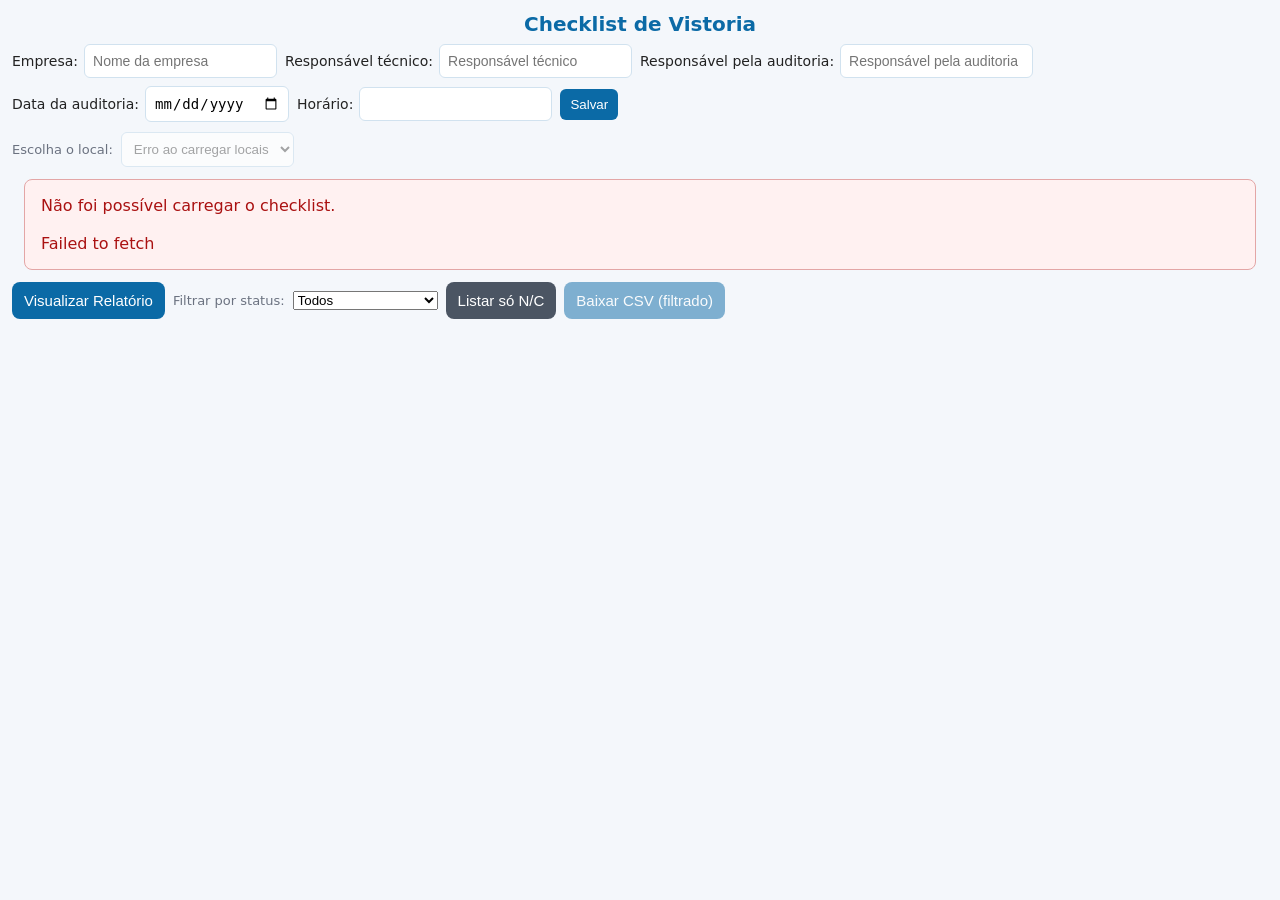
==== commit a3652bdc: "Update fmt.Println message from 'Hello' to 'Goodbye'" ====
--- a/index.html
+++ b/index.html
@@ -4,820 +4,1892 @@
   <meta charset="utf-8" />
   <meta name="viewport" content="width=device-width,initial-scale=1" />
   <title>Checklist de Vistoria</title>
-  <!-- CSS separado -->
   <link rel="stylesheet" href="styles.css" />
 </head>
+
 <body>
 
- <center> <h1>Checklist de Vistoria</h1></center>
-
-<div class="meta" aria-label="Dados da auditoria">
-
-  <label>
-    Empresa:
+  <center>
+    <h1>Checklist de Vistoria</h1>
+  </center>
+
+  <div class="meta" aria-label="Dados da auditoria">
+
+    <label>
+      Empresa:
+      <input
+        id="meta-empresa-nome"
+        type="text"
+        placeholder="Nome da empresa"
+      />
+    </label>
+
     <input
-      id="meta-empresa-nome"
-      type="text"
-      placeholder="Nome da empresa"
+      id="meta-empresa-id"
+      type="hidden"
     />
-  </label>
-
-  <input
-    id="meta-empresa-id"
-    type="hidden"
-  />
-
-  <label>
-    Responsável técnico:
-    <input
-      id="meta-responsavel-tecnico"
-      type="text"
-      placeholder="Responsável técnico"
-    />
-  </label>
-
-  <label>
-    Responsável pela auditoria:
-    <input
-      id="meta-responsavel-auditoria"
-      type="text"
-      placeholder="Responsável pela auditoria"
-    />
-  </label>
-
-  <label>
-    Data da auditoria:
-    <input
-      id="meta-data-auditoria"
-      type="date"
-    />
-  </label>
-
-<label>
-  Horário:
-  <input
-    id="meta-horario"
-    type="text"
-    readonly
-  />
-</label>
-
-  <button
-    class="btn-save"
-    id="btn-salvar-meta"
+
+    <label>
+      Responsável técnico:
+      <input
+        id="meta-responsavel-tecnico"
+        type="text"
+        placeholder="Responsável técnico"
+      />
+    </label>
+
+    <label>
+      Responsável pela auditoria:
+      <input
+        id="meta-responsavel-auditoria"
+        type="text"
+        placeholder="Responsável pela auditoria"
+      />
+    </label>
+
+    <label>
+      Data da auditoria:
+      <input
+        id="meta-data-auditoria"
+        type="date"
+      />
+    </label>
+
+    <label>
+      Horário:
+      <input
+        id="meta-horario"
+        type="text"
+        readonly
+      />
+    </label>
+
+    <button
+      class="btn-save"
+      id="btn-salvar-meta"
+      type="button"
+    >
+      Salvar
+    </button>
+
+  </div>
+
+
+  <div class="controls-top">
+
+    <label class="small">
+      Escolha o local:
+    </label>
+
+    <select
+      id="select-local"
+      class="select-local"
+      aria-label="Selecionar local"
+      disabled
+    >
+      <option value="ALL">
+        Carregando locais...
+      </option>
+    </select>
+
+  </div>
+
+
+  <div id="checklist">
+    <div style="padding:16px;text-align:center;">
+      Carregando checklist...
+    </div>
+  </div>
+
+
+  <div class="controls">
+
+    <button
+      class="btn"
+      id="btn-view-report"
+      type="button"
+    >
+      Visualizar Relatório
+    </button>
+
+    <div class="filter small">
+
+      <label>
+        Filtrar por status:
+      </label>
+
+      <select id="report-filter">
+
+        <option value="ALL">
+          Todos
+        </option>
+
+        <option value="C">
+          C (Correto)
+        </option>
+
+        <option value="NC">
+          N/C (Não Conforme)
+        </option>
+
+        <option value="NA">
+          N/A
+        </option>
+
+      </select>
+
+    </div>
+
+    <button
+      class="btn secondary"
+      id="btn-just-nc"
+      type="button"
+    >
+      Listar só N/C
+    </button>
+
+    <button
+      class="btn"
+      id="btn-download-csv"
+      type="button"
+      disabled
+    >
+      Baixar CSV (filtrado)
+    </button>
+
+  </div>
+
+
+  <div
+    id="report"
+    class="report-box"
+    style="display:none;margin-top:12px;"
   >
-    Salvar
-  </button>
-
-</div>
-
-  <div class="controls-top">
-    <label class="small">Escolha o local:</label>
-    <select id="select-local" class="select-local" aria-label="Selecionar local">
-      <option value="ALL">Todos os locais</option>
-    </select>
+
+    <h2>
+      Relatório Geral
+    </h2>
+
+    <div
+      id="report-meta"
+      style="margin-bottom:8px;font-size:14px;color:#222"
+    ></div>
+
+    <div id="report-summary"></div>
+
+    <div
+      id="report-list"
+      style="margin-top:8px"
+    ></div>
+
   </div>
 
-  <div id="checklist"></div>
-
-  <div class="controls">
-    <button class="btn" id="btn-view-report">Visualizar Relatório</button>
-    <div class="filter small">
-      <label>Filtrar por status:</label>
-      <select id="report-filter">
-        <option value="ALL">Todos</option>
-        <option value="C">C (Correto)</option>
-        <option value="NC">N/C (Não Conforme)</option>
-        <option value="NA">N/A</option>
-      </select>
-    </div>
-    <button class="btn secondary" id="btn-just-nc">Listar só N/C</button>
-    <button class="btn" id="btn-download-csv" disabled>Baixar CSV (filtrado)</button>
-  </div>
-
-  <div id="report" class="report-box" style="display:none;margin-top:12px;">
-    <h2>Relatório Geral</h2>
-    <div id="report-meta"    style="margin-bottom:8px;font-size:14px;color:#222"></div>
-    <div id="report-summary"></div>
-    <div id="report-list"    style="margin-top:8px"></div>
-  </div>
-
-  <script>
-  /*****************************************************************************
-   * DADOS
-   *****************************************************************************/
-  const initialData = [
-    {setor:"Escritório", item:"☑️ Os extintores estão instalados e em conformidade?", status:"C"},
-    {setor:"Escritório", item:"☑️ Caixa para coleta de ideias, criticas e sugestões? (Urna; Formulário. Caneta)", status:"C"},
-    {setor:"Escritório", item:"☑️ Possui kit de 1º Socorros com itens válidos baseados no PGRTR?", status:"NC", obs:"Atualizar Kit — ver plano"},
-    {setor:"Escritório", item:"☑️ Coletor de lixo seletivo estão instalados, e estes possuem tampa?", status:"C"},
-    {setor:"Escritório", item:"🧯 Placa (Escritório).", status:"NC"},
-    {setor:"Escritório", item:"🧯 Placa (Indicativa para o extintor de incêndio).", status:"NC"},
-    {setor:"Escritório", item:"🧯 Placa (Procedimento em caso de acidentes.)", status:"NC"},
-    {setor:"Escritório", item:"🧯 Placa (Caixa de ideias, criticas e, sugestões)", status:"NC"},
-    {setor:"Escritório", item:"🧯 Placa (Direito dos trabalhadores).", status:"C"},
-    {setor:"Escritório", item:"🧯 Placa (Comitê responsável).", status:"NC"},
-    {setor:"Escritório", item:"🧯 Placa (Calendário de vacinas).", status:"NC"},
-    {setor:"Escritório", item:"🧯 Placa (Informativo sobre o empoderamento das mulheres).", status:"NC"},
-    {setor:"Escritório", item:"🧯 Placa (Politica para não discriminação e outros)", status:"C"},
-    {setor:"Escritório", item:"🧯 Placa (Recomendações de EPi´s por setor e ou atividade)", status:"C"},
-    {setor:"Escritório", item:"🧯 Placa (Ponto de encontro em caso de emergência)", status:"NC"},
-    {setor:"Escritório", item:"🧯 Placa (Lista de animais ameaçados em extinção).", status:"NC"},
-    {setor:"Escritório", item:"🧯 Placa (Proibição de caça e pesca)", status:"NC"},
-
-    {setor:'Banheiro "Escritório"', item:"☑️ Os sanitários estão separados por sexo, quando aplicável?", status:"C"},
-    {setor:'Banheiro "Escritório"', item:"☑️ Há 1 vaso sanitário e mictório para cada grupo de 20 empregados ou fração?", status:"C"},
-    {setor:'Banheiro "Escritório"', item:"☑️ Há 1 lavatório disponível para cada 20 empregados ou fração?", status:"C"},
-    {setor:'Banheiro "Escritório"', item:"☑️ Piso lavável, teto e paredes em bom estado.", status:"C"},
-    {setor:'Banheiro "Escritório"', item:"☑️ Dispenser para sabonete liquido para lavagem das mãos?", status:"C"},
-    {setor:'Banheiro "Escritório"', item:"☑️ Dispenser para papel toalha ou secador automático?", status:"C"},
-    {setor:'Banheiro "Escritório"', item:"☑️ Dispenser para papel higiênico?", status:"C"},
-    {setor:'Banheiro "Escritório"', item:"☑️ Lixeira com tampa?", status:"C"},
-    {setor:'Banheiro "Escritório"', item:"☑️ Vaso sanitário com assento higiênico?", status:"C"},
-    {setor:'Banheiro "Escritório"', item:"☑️ Sistema de esgoto, fossa séptica ou sistema equivalente?", status:"C"},
-    {setor:'Banheiro "Escritório"', item:"☑️ Condições básicas de higene", status:"C"},
-    {setor:'Banheiro "Escritório"', item:"🧯 Placa (Banheiro unissex).", status:"NC"},
-    {setor:'Banheiro "Escritório"', item:"🧯 Placa (Instruções quanto a higiene para uso do banheiro)", status:"NC"},
-
-    {setor:'Refeitório "Fixo"', item:"☑️ Refeitório com 1,2 m² por usuário (mínimo).", status:"C"},
-    {setor:'Refeitório "Fixo"', item:"☑️ Mobiliário adequado (mesas e assentos em numero adequado).", status:"C"},
-    {setor:'Refeitório "Fixo"', item:"☑️ Possui condições adequadas de aquecimento das marmitas?", status:"C"},
-    {setor:'Refeitório "Fixo"', item:"☑️ Caixa para coleta de ideias, criticas e sugestões? (Urna; Formulário. Caneta)", status:"C"},
-    {setor:'Refeitório "Fixo"', item:"☑️ Piso lavável, teto e paredes em bom estado.", status:"C"},
-    {setor:'Refeitório "Fixo"', item:"☑️ Ventilação e iluminação adequadas (natural ou artificial).", status:"C"},
-    {setor:'Refeitório "Fixo"', item:"☑️ Proteção contra intempéries (chuva, vento, frio).", status:"C"},
-    {setor:'Refeitório "Fixo"', item:"☑️ Controle de roedores.", status:"NC"},
-    {setor:'Refeitório "Fixo"', item:"☑️ Condições básicas de higene", status:"C"},
-    {setor:'Refeitório "Fixo"', item:"☑️ Possui pia para realizar a higienização das mãos?", status:"C"},
-    {setor:'Refeitório "Fixo"', item:"☑️ Dispenser para sabonete liquido para lavagem das mãos?", status:"C"},
-    {setor:'Refeitório "Fixo"', item:"☑️ Dispenser para papel toalha ou secador automático?", status:"NC"},
-    {setor:'Refeitório "Fixo"', item:"☑️ Possui sistema de esgoto, fossa séptica ou sistema equivalente?", status:"C"},
-    {setor:'Refeitório "Fixo"', item:"☑️ É fornecido água potável e fresca?", status:"C"},
-    {setor:'Refeitório "Fixo"', item:"☑️ O gás está enclausurado do lado externo.", status:"C"},
-    {setor:'Refeitório "Fixo"', item:"☑️ Possui kit de 1º Socorros com itens válidos baseados no PGRTR?", status:"NC"},
-    {setor:'Refeitório "Fixo"', item:"🧯 Placa (Refeitório).", status:"NC"},
-    {setor:'Refeitório "Fixo"', item:"🧯 Placa (Procedimento em caso de acidentes.)", status:"NC"},
-    {setor:'Refeitório "Fixo"', item:"🧯 Placa (Caixa de ideias, criticas e, sugestões)", status:"C"},
-    {setor:'Refeitório "Fixo"', item:"🧯 Placa (Direito dos trabalhadores).", status:"NC"},
-    {setor:'Refeitório "Fixo"', item:"🧯 Placa (Comitê responsável).", status:"NC"},
-    {setor:'Refeitório "Fixo"', item:"🧯 Placa (Calendário de vacinas).", status:"NC"},
-    {setor:'Refeitório "Fixo"', item:"🧯 Placa (Informativo sobre o empoderamento das mulheres).", status:"NC"},
-    {setor:'Refeitório "Fixo"', item:"🧯 Placa (Politica para não discriminação e outros)", status:"NC"},
-    {setor:'Refeitório "Fixo"', item:"🧯 Placa (Instruções quanto a higiene)", status:"NC"},
-    {setor:'Refeitório "Fixo"', item:"🧯 Placa (Proibido Fumar)", status:"NC"},
-    {setor:'Refeitório "Fixo"', item:"🧯 Placa (Recomendações de EPi´s por setor e ou atividade)", status:"NC"},
-    {setor:'Refeitório "Fixo"', item:"🧯 Placa (Ponto de encontro em caso de emergência)", status:"NC"},
-
-    {setor:'Banheiro "Fixo"', item:"☑️ Acima de 10 Funcionários, devem ser separados por sexo (se aplicável).", status:"NC"},
-    {setor:'Banheiro "Fixo"', item:"☑️ 1 vaso sanitário e 1 mictório para cada 20 empregados ou fração.", status:"C"},
-    {setor:'Banheiro "Fixo"', item:"☑️ 1 lavatório para cada 20 empregados ou fração.", status:"C"},
-    {setor:'Banheiro "Fixo"', item:"☑️ Piso lavável, teto e paredes em bom estado.", status:"C"},
-    {setor:'Banheiro "Fixo"', item:"☑️ Condições básicas de higene", status:"C"},
-    {setor:'Banheiro "Fixo"', item:"☑️ Dispenser para sabonete liquido para lavagem das mãos?", status:"C"},
-    {setor:'Banheiro "Fixo"', item:"☑️ Dispenser para papel toalha ou secador automático?", status:"C"},
-    {setor:'Banheiro "Fixo"', item:"☑️ Dispenser para papel higiênico?", status:"NC"},
-    {setor:'Banheiro "Fixo"', item:"☑️ Lixeira com tampa?", status:"C"},
-    {setor:'Banheiro "Fixo"', item:"☑️ Vaso sanitário com assento higiênico?", status:"C"},
-    {setor:'Banheiro "Fixo"', item:"☑️ Sistema de esgoto, fossa séptica ou sistema equivalente?", status:"C"},
-    {setor:'Banheiro "Fixo"', item:"🧯 Placa (Banheiro masculino).", status:"NC"},
-    {setor:'Banheiro "Fixo"', item:"🧯 Placa (Banheiro feminino).", status:"NC"},
-    {setor:'Banheiro "Fixo"', item:"🧯 Placa (Instruções quanto a higiene para uso do banheiro)", status:"NC"},
-
-    {setor:"Abastecimento Combustivel Depósito de Óleo Lubrificante / Depósito de Oleo Usado", item:"☑️ Os extintores estão instalados e em conformidade?", status:"C"},
-    {setor:"Abastecimento Combustivel Depósito de Óleo Lubrificante / Depósito de Oleo Usado", item:"☑️ Há balde de areia disponível para contenção de vazamentos?", status:"C"},
-    {setor:"Abastecimento Combustivel Depósito de Óleo Lubrificante / Depósito de Oleo Usado", item:"☑️ A contenção garante 100% do volume do maior tanque individual ou 110% do volume total armazenado, quando houver mais de um tanque?", status:"C"},
-    {setor:"Abastecimento Combustivel Depósito de Óleo Lubrificante / Depósito de Oleo Usado", item:"☑️ As conexões da mangueira de abastecimento estão livres de vazamentos?", status:"C"},
-    {setor:"Abastecimento Combustivel Depósito de Óleo Lubrificante / Depósito de Oleo Usado", item:"☑️ A praça de abastecimento é pavimentada, possui canaletas desobstruídas e está conectada a uma caixa separadora de água e óleo?", status:"C"},
-    {setor:"Abastecimento Combustivel Depósito de Óleo Lubrificante / Depósito de Oleo Usado", item:"☑️ O perímetro de segurança está devidamente delimitado em um raio de 7,50 metros da área de abastecimento, sendo que apenas o responsável está presente durante a operação?", status:"C"},
-    {setor:"Abastecimento Combustivel Depósito de Óleo Lubrificante / Depósito de Oleo Usado", item:"☑️ A água residuária é analisada conforme os padrões exigidos para descarte?", status:"NC"},
-    {setor:"Abastecimento Combustivel Depósito de Óleo Lubrificante / Depósito de Oleo Usado", item:"☑️ Capacitação para o responsável pelo abastecimento, NR 20 e 23.", status:"C"},
-    {setor:"Abastecimento Combustivel Depósito de Óleo Lubrificante / Depósito de Oleo Usado", item:"🧯 Placa (Abastecimento de Combustivel).", status:"NC"},
-    {setor:"Abastecimento Combustivel Depósito de Óleo Lubrificante / Depósito de Oleo Usado", item:"🧯 Placa (Procedimento em caso de acidentes.)", status:"C"},
-    {setor:"Abastecimento Combustivel Depósito de Óleo Lubrificante / Depósito de Oleo Usado", item:"🧯 Placa (Recomendações de EPi´s por setor e ou atividade)", status:"NC"},
-    {setor:"Abastecimento Combustivel Depósito de Óleo Lubrificante / Depósito de Oleo Usado", item:"🧯 Placa (Somente pessoas autorizadas).", status:"C"},
-    {setor:"Abastecimento Combustivel Depósito de Óleo Lubrificante / Depósito de Oleo Usado", item:"🧯 Placa (Inflamável).", status:"C"},
-    {setor:"Abastecimento Combustivel Depósito de Óleo Lubrificante / Depósito de Oleo Usado", item:"🧯 Placa (Proibido fumar)", status:"C"},
-    {setor:"Abastecimento Combustivel Depósito de Óleo Lubrificante / Depósito de Oleo Usado", item:"🧯 Placa (Indicativa para o extintor de incêndio).", status:"C"},
-    {setor:"Abastecimento Combustivel Depósito de Óleo Lubrificante / Depósito de Oleo Usado", item:"🧯 Placa (Autorização para abastecimento).", status:"NC"},
-
-    {setor:"Oficina", item:"☑️ Os extintores estão instalados e em conformidade?", status:"C"},
-    {setor:"Oficina", item:"☑️ Há balde de areia disponível para contenção de vazamentos?", status:"C"},
-    {setor:"Oficina", item:"☑️ As correias das máquinas fixas ou móveis estão com proteção integral?", status:"C"},
-    {setor:"Oficina", item:"☑️ A fiação não está exposta e está devidamente dimensionada?", status:"C"},
-    {setor:"Oficina", item:"☑️ Há local apropriado para armazenamento de ferramentas manuais, como máquinas de solda, lixadeiras e roçadeiras?", status:"C"},
-    {setor:"Oficina", item:"☑️ Os filtros de óleo e o resíduo da caixa separadora estão sendo destinados a empresa licenciada?", status:"C"},
-    {setor:"Oficina", item:"☑️ Capacitação para manusear inflamáveis, NR 20 e 23.", status:"C"},
-    {setor:"Oficina", item:"🧯 Placa (Oficina).", status:"NC"},
-    {setor:"Oficina", item:"🧯 Placa (Procedimento em caso de acidentes.)", status:"C"},
-    {setor:"Oficina", item:"🧯 Placa (Recomendações de EPi´s por setor e ou atividade)", status:"C"},
-    {setor:"Oficina", item:"🧯 Placa (Somente pessoas autorizadas).", status:"C"},
-    {setor:"Oficina", item:"🧯 Placa (Indicativa para o extintor de incêndio).", status:"C"},
-    {setor:"Oficina", item:"🧯 Placa (Inflamável).", status:"C"},
-    {setor:"Oficina", item:"🧯 Placa (Proibido Fumar)", status:"C"},
-
-    {setor:"Compressor", item:"☑️ Esta enclausurado para o lado externo mantendo a ventilação natural.", status:"C"},
-    {setor:"Compressor", item:"☑️ Possui livro de registro para anotações dos testes hidrostático do recipiente de aramazenamento?", status:"NC"},
-    {setor:"Compressor", item:"🧯 Placa (Compressor).", status:"C"},
-    {setor:"Compressor", item:"🧯 Placa (Somente pessoas autorizadas).", status:""},
-
-    {setor:"Terreiro", item:"☑️ Não deve-se utilizar herbicidas no controle de ervas daninhas.", status:"C"},
-    {setor:"Terreiro", item:"☑️ As lâmpadas são de plástico (LED) ou possuem proteção adequada?", status:"C"},
-    {setor:"Terreiro", item:"☑️ Não é permitido o acesso de animais quando houver café no terreiro, (cachorros).", status:"C"},
-    {setor:"Terreiro", item:"🧯 Placa (Identificação numeral sequencial).", status:"C"},
-
-    {setor:"Lavador de Café", item:"☑️ Os extintores estão instalados e em conformidade?", status:"C"},
-    {setor:"Lavador de Café", item:"☑️ As correias estão protegidas integralmente?", status:"C"},
-    {setor:"Lavador de Café", item:"☑️ Guarda-corpos e/ou corrimões estão instalados em escadas e passarelas?", status:"NC"},
-    {setor:"Lavador de Café", item:"☑️ As lâmpadas são de plástico (LED) ou possuem proteção adequada?", status:"C"},
-    {setor:"Lavador de Café", item:"☑️ A fiação não está exposta e está devidamente dimensionada?", status:"C"},
-    {setor:"Lavador de Café", item:"☑️ A linha de vida para trabalho em altura está implementada?", status:""},
-    {setor:"Lavador de Café", item:"☑️ Existe controle quantitativo do consumo de água do lavador?", status:"C"},
-    {setor:"Lavador de Café", item:"☑️ A água residuária do lavador deve é tratada passando por peneirão e/ou caixa impermeabilizada para separação dos resíduos sólidos antes do despejo na caixa de sedimentação.", status:"C"},
-    {setor:"Lavador de Café", item:"☑️ A água residuária do lavador deve é analisada seguindo os parametros da RA?", status:"C"},
-    {setor:"Lavador de Café", item:"🧯 Placa (Lavador de Café).", status:"NC"},
-    {setor:"Lavador de Café", item:"🧯 Placa (Procedimento em caso de acidentes.)", status:"C"},
-    {setor:"Lavador de Café", item:"🧯 Placa (Recomendações de EPi´s por setor e ou atividade)", status:"C"},
-    {setor:"Lavador de Café", item:"🧯 Placa (Somente pessoas autorizadas).", status:"C"},
-    {setor:"Lavador de Café", item:"🧯 Placa (Indicativa para o extintor de incêndio).", status:"C"},
-    {setor:"Lavador de Café", item:"🧯 Placa (Painel energizado)", status:"NC"},
-
-    {setor:"Secador de Café / Tulha", item:"☑️ Os extintores estão instalados e em conformidade?", status:"C"},
-    {setor:"Secador de Café / Tulha", item:"☑️ As correias estão protegidas integralmente?", status:"NC"},
-    {setor:"Secador de Café / Tulha", item:"☑️ Guarda-corpos e/ou corrimões estão instalados em escadas e passarelas?", status:"NC"},
-    {setor:"Secador de Café / Tulha", item:"☑️ As lâmpadas são de plástico (LED) ou possuem proteção adequada?", status:"C"},
-    {setor:"Secador de Café / Tulha", item:"☑️ A fiação não está exposta e está devidamente dimensionada?", status:"C"},
-    {setor:"Secador de Café / Tulha", item:"☑️ A linha de vida para trabalho em altura está implementada?", status:""},
-    {setor:"Secador de Café / Tulha", item:"🧯 Placa (Secador de Café).", status:"NC"},
-    {setor:"Secador de Café / Tulha", item:"🧯 Placa (Superfície quente).", status:"C"},
-    {setor:"Secador de Café / Tulha", item:"🧯 Placa (Identificação numeral sequencial).", status:"C"},
-    {setor:"Secador de Café / Tulha", item:"🧯 Placa (Procedimento em caso de acidentes.)", status:"NC"},
-    {setor:"Secador de Café / Tulha", item:"🧯 Placa (Recomendações de EPi´s por setor e ou atividade)", status:"NC"},
-    {setor:"Secador de Café / Tulha", item:"🧯 Placa (Somente pessoas autorizadas).", status:"NC"},
-    {setor:"Secador de Café / Tulha", item:"🧯 Placa (Indicativa para o extintor de incêndio).", status:"NC"},
-    {setor:"Secador de Café / Tulha", item:"🧯 Placa (Painel energizado)", status:"NC"},
-    {setor:"Secador de Café / Tulha", item:"🧯 Placa (Saida)", status:"C"},
-    {setor:"Secador de Café / Tulha", item:'🧯 Placa (Saida "direita")', status:"C"},
-    {setor:"Secador de Café / Tulha", item:'🧯 Placa (Saida "esquerda")', status:"C"},
-    {setor:"Secador de Café / Tulha", item:"🧯 Placa (Identificação numeral sequencial).", status:"C"},
-
-    {setor:"Benefício de Café", item:"☑️ Os extintores estão instalados e em conformidade?", status:"C"},
-    {setor:"Benefício de Café", item:"☑️ As correias estão protegidas integralmente?", status:"NC"},
-    {setor:"Benefício de Café", item:"☑️ Guarda-corpos e/ou corrimões estão instalados em escadas e passarelas?", status:"NC"},
-    {setor:"Benefício de Café", item:"☑️ As lâmpadas são de plástico (LED) ou possuem proteção adequada?", status:"C"},
-    {setor:"Benefício de Café", item:"☑️ A fiação não está exposta e está devidamente dimensionada?", status:"C"},
-    {setor:"Benefício de Café", item:"☑️ Sacarias e bags não podem estar encostados na parede para evitar mofo.", status:"C"},
-    {setor:"Benefício de Café", item:"🧯 Placa (Beneficio de Café).", status:"NC"},
-    {setor:"Benefício de Café", item:"🧯 Placa (Procedimento em caso de acidentes.)", status:"NC"},
-    {setor:"Benefício de Café", item:"🧯 Placa (Recomendações de EPi´s por setor e ou atividade)", status:"NC"},
-    {setor:"Benefício de Café", item:"🧯 Placa (Somente pessoas autorizadas).", status:"NC"},
-    {setor:"Benefício de Café", item:"🧯 Placa (Indicativa para o extintor de incêndio).", status:"NC"},
-    {setor:"Benefício de Café", item:"🧯 Placa (Painel energizado)", status:"NC"},
-    {setor:"Benefício de Café", item:"🧯 Placa (Saida)", status:"NC"},
-    {setor:"Benefício de Café", item:'🧯 Placa (Saida "direita")', status:"NC"},
-    {setor:"Benefício de Café", item:'🧯 Placa (Saida "esquerda")', status:"NC"},
-
-    {setor:"Dep. de Defensivos", item:"☑️ Os extintores estão instalados e em conformidade?", status:"C"},
-    {setor:"Dep. de Defensivos", item:"☑️ Possuir piso impermeabilizado por cimento, sem rachaduras e ou trincas.", status:"C"},
-    {setor:"Dep. de Defensivos", item:"☑️ Possuir contenção que contenha 10% acima do total armazenado.", status:"C"},
-    {setor:"Dep. de Defensivos", item:"☑️ Possuir chuveiro e lava olhos de emergência", status:"NC"},
-    {setor:"Dep. de Defensivos", item:"☑️ Possuir ventilalçao natural com proteção contra entrrada de aves.", status:"C"},
-    {setor:"Dep. de Defensivos", item:"☑️ Ter á disposição balança e copos dosadores.", status:"C"},
-    {setor:"Dep. de Defensivos", item:"☑️ Ter a disposição balde com areia para contenção de possíveis vazamentos", status:"C"},
-    {setor:"Dep. de Defensivos", item:"☑️ Produtos utilizados em outras culturas deverão ser separados e identificados.", status:"C"},
-    {setor:"Dep. de Defensivos", item:"☑️ Os defensivos e foliares deverão ser armazenados separadamente.", status:"C"},
-    {setor:"Dep. de Defensivos", item:"☑️ Os produtos sólidos deverão estar separados por prateleiras, ou se na mesma prateleira, os sólidos deverão estar sempre acima dos produtos líquidos.", status:"C"},
-    {setor:"Dep. de Defensivos", item:"☑️ Capacitação para os envolvidos na manipulação, e aplicação. NR 31.", status:"C"},
-    {setor:"Dep. de Defensivos", item:"🧯 Placa (Dep. de Defensivos).", status:"NC"},
-    {setor:"Dep. de Defensivos", item:"🧯 Placa (Procedimento em caso de acidentes.)", status:"NC"},
-    {setor:"Dep. de Defensivos", item:"🧯 Placa (Ponto de encontro em caso de emergência)", status:"NC"},
-    {setor:"Dep. de Defensivos", item:"🧯 Placa (Recomendações de EPi´s por setor e ou atividade)", status:"NC"},
-    {setor:"Dep. de Defensivos", item:"🧯 Placa (Somente pessoas autorizadas).", status:"NC"},
-    {setor:"Dep. de Defensivos", item:"🧯 Placa (Proibido Fumar)", status:"NC"},
-    {setor:"Dep. de Defensivos", item:"🧯 Placa (Indicativa para o extintor de incêndio).", status:"NC"},
-    {setor:"Dep. de Defensivos", item:"🧯 Placa (Sinalização, chuveiro de emergência).", status:"NC"},
-    {setor:"Dep. de Defensivos", item:"🧯 Placa (Sinalização, lava olhos).", status:"NC"},
-    {setor:"Dep. de Defensivos", item:"🧯 Placa (Embalagens vazias).", status:"NC"},
-    {setor:"Dep. de Defensivos", item:"🧯 Placa (Produtos químicos).", status:"NC"},
-    {setor:"Dep. de Defensivos", item:"🧯 Placa (Proibição de aplicação a 30 metros de APP)", status:"NC"},
-
-    {setor:"Vestiário Apl. de Defensivos", item:"☑️ Existe armário com cadeado para guardar roupas de uso pessoal?", status:"C"},
-    {setor:"Vestiário Apl. de Defensivos", item:"☑️ Há armário ou cabide identificado para guardar o conjunto de aplicação?", status:"C"},
-    {setor:"Vestiário Apl. de Defensivos", item:"☑️ O local possui tanque exclusivo para lavagem dos EPIs com caixa de contenção e destinação da água residuária nas bordaduras?", status:"C"},
-    {setor:"Vestiário Apl. de Defensivos", item:"☑️ Há chuveiro exclusivo para banho dos aplicadores após o uso de defensivos?", status:"C"},
-    {setor:"Vestiário Apl. de Defensivos", item:"☑️ Foram entregues dois conjuntos de aplicação, devidamente identificados, a cada aplicador para controle de lavagem?", status:"C"},
-    {setor:"Vestiário Apl. de Defensivos", item:"☑️ Foi fornecido toalhas para cada aplicador e registrada as entregas na ficha de EPI?", status:"C"},
-    {setor:"Vestiário Apl. de Defensivos", item:"🧯 Placa (Vestiário Apl. De Defensivos)", status:"NC"},
-    {setor:"Vestiário Apl. de Defensivos", item:"🧯 Placa (Tanque exclusivo para lavagem do conjunto de aplicação).", status:"C"},
-
-    {setor:"Preparo de Calda", item:"☑️ Os extintores estão instalados e em conformidade?", status:"NC"},
-    {setor:"Preparo de Calda", item:"☑️ Possuir praça de preparo impermeabilizada por cimento, sem rachaduras e ou trincas ligadas a uma caixa de contenção.", status:"C"},
-    {setor:"Preparo de Calda", item:"☑️ Possuir chuveiro e lava olhos de emergência", status:""},
-    {setor:"Preparo de Calda", item:"☑️ Ter perfuradores para embalagens vazias e ponto de água para fazer a triplice lavagem.", status:"C"},
-    {setor:"Preparo de Calda", item:"🧯 Placa (Preparo de Calda).", status:"C"},
-    {setor:"Preparo de Calda", item:"🧯 Placa (Indicativa para o extintor de incêndio).", status:"NC"},
-    {setor:"Preparo de Calda", item:"🧯 Placa (Procedimento em caso de acidentes.)", status:"NC"},
-    {setor:"Preparo de Calda", item:"🧯 Placa (Recomendações de EPi´s por setor e ou atividade)", status:"NC"},
-    {setor:"Preparo de Calda", item:"🧯 Placa (Somente pessoas autorizadas).", status:"NC"},
-    {setor:"Preparo de Calda", item:"🧯 Placa (Proibido Fumar)", status:"NC"},
-    {setor:"Preparo de Calda", item:"🧯 Placa (Sinalização, chuveiro de emergência).", status:"C"},
-    {setor:"Preparo de Calda", item:"🧯 Placa (Proibição de aplicação a 30 metros de APP)", status:"NC"},
-    {setor:"Preparo de Calda", item:"🧯 Placa (Sinalização, lava olhos).", status:"C"},
-    {setor:"Preparo de Calda", item:"🧯 Placa (Caixa de contenção água residuária).", status:"C"},
-
-    {setor:"Dep. de Adubos", item:"☑️ Os extintores estão instalados e em conformidade?", status:""},
-    {setor:"Dep. de Adubos", item:"☑️ Produtos utilizados em outras culturas deverão ser separados e identificados.", status:""},
-    {setor:"Dep. de Adubos", item:"☑️ Os produtos sólidos deverão estar separados por prateleiras, ou se na mesma prateleira, os sólidos deverão estar sempre acima dos produtos líquidos.", status:""},
-    {setor:"Dep. de Adubos", item:"☑️ Certificar que não há nenhum produto vencido,", status:""},
-    {setor:"Dep. de Adubos", item:"☑️ Certificar que não há produtos proibidos pela certificação.", status:""},
-
-    {setor:"Tratores", item:"☑️ Estrutura de Proteção na Capotagem – EPC, e cinto de segurança.", status:"C"},
-    {setor:"Tratores", item:"☑️ Farol", status:"C"},
-    {setor:"Tratores", item:"☑️ Buzina", status:"C"},
-    {setor:"Tratores", item:"☑️ Proteção de transmissão de força (cardã)", status:"C"},
-    {setor:"Tratores", item:"☑️ Cinto de segurança", status:"C"},
-    {setor:"Tratores", item:"☑️ Espelho retrovisor", status:"C"},
-    {setor:"Tratores", item:"☑️ Lanternas traseiras de posição,", status:"C"},
-    {setor:"Tratores", item:"☑️ Sinal sonoro automático de ré acoplado ao sistema de transmissão,", status:"NC"},
-    {setor:"Tratores", item:"☑️ Capacitação para o responsável pela operação, NR 12, NR 31", status:"C"},
-
-    {setor:"Veiculos", item:"☑️ Exigir o uso do capacete para motociclistas.", status:""},
-    {setor:"Veiculos", item:"☑️ Carteira de habilitação das pessoas que utilizam veículos da empresa para qualquer finalidade", status:""},
-    {setor:"Veiculos", item:"☑️ Licenciamento dos Veiculos utilizados para transporte coletivo de passageiros, e veiculos de cargas perigosas.", status:""},
-    {setor:"Veiculos", item:"☑️ Habilitação para transporte coletivo de passageiros", status:""},
-    {setor:"Veiculos", item:"☑️ Habilitação para transporte de cargas perigosas", status:""},
-
-    {setor:"Ônibus", item:"☑️ Carteira de habilitação para transporte coletivo de passageiros", status:""},
-    {setor:"Ônibus", item:"☑️ Laudo de inspeção veicular regular", status:""},
-    {setor:"Ônibus", item:"☑️ Pneus em bom estado de conservação", status:"C"},
-    {setor:"Ônibus", item:"☑️ Cinto de segurança para todos os passageiros", status:"NC"},
-    {setor:"Ônibus", item:"☑️ Higiene básica do interior do veiculo", status:"C"},
-    {setor:"Ônibus", item:"☑️ Ferramentas bem acomodadas", status:"C"},
-    {setor:"Ônibus", item:"☑️ Possui kit de 1º Socorros com itens válidos baseados no PGRTR?", status:""},
-    {setor:"Ônibus", item:"☑️ Protetor solar para uso coletivo", status:"NC"},
-    {setor:"Ônibus", item:"🧯 Extintor de incêndio BC ou ABC 6 kg", status:"C"},
-
-    {setor:"Lavador de Veiculos", item:"☑️ Os extintores estão instalados e em conformidade?", status:"C"},
-    {setor:"Lavador de Veiculos", item:"☑️ As correias devem estar protegidas integralmente.", status:"NC"},
-    {setor:"Lavador de Veiculos", item:"☑️ A fiação deve ser bem dimenssionada e não deve estar exposta.", status:"C"},
-    {setor:"Lavador de Veiculos", item:"☑️ Possuir praça impermeabilizada por cimento, sem rachaduras e ou trincas ligadas a uma caixa separadora de água e óleo.", status:"C"},
-    {setor:"Lavador de Veiculos", item:"🧯 Placa (Lavador de veículos).", status:"NC"},
-    {setor:"Lavador de Veiculos", item:"🧯 Placa (Caixa separadora de água e óleo)", status:"NC"},
-    {setor:"Lavador de Veiculos", item:"🧯 Placa (Indicativa para o extintor de incêndio).", status:"NC"},
-
-    {setor:"Residências", item:"Nome dos moradores (diagnóstico)", status:""},
-    {setor:"Residências", item:"Vedação do telhado? (Goteiras).", status:""},
-    {setor:"Residências", item:"Portas? (Danificada)", status:""},
-    {setor:"Residências", item:"Janelas? (Danificada)", status:""},
-    {setor:"Residências", item:"Paredes? (Danificada)", status:""},
-    {setor:"Residências", item:"Elétrica (fiação bem dimensionada e não exposta).", status:""},
-    {setor:"Residências", item:"Hidráulica (Tratamento de esgoto eficiente).", status:""},
-    {setor:"Residências", item:"Barreira vegetativa? (Próximo de zona de aplicação).", status:""},
-
-    {setor:"Entrada / Trânsito", item:"É necessário preenchimento de check-list de entrada?", status:""},
-    {setor:"Entrada / Trânsito", item:"🧯 Placa (Proibição de caça e pesca)", status:"NC"},
-    {setor:"Entrada / Trânsito", item:"🧯 Placa (Trânsito de máquinas)", status:"NC"},
-    {setor:"Entrada / Trânsito", item:"🧯 Placa (Limite máximo de velocidade 20 km).", status:"NC"},
-    {setor:"Entrada / Trânsito", item:"🧯 Placa (Avance somente com autorização).", status:"NC"},
-
-    {setor:"Campo / Banheiro de Campo", item:"☑️ Estar a uma distância compatível da área de trabalho.", status:"C"},
-    {setor:"Campo / Banheiro de Campo", item:"☑️ Devem ser separados por sexo (se aplicável).", status:"C"},
-    {setor:"Campo / Banheiro de Campo", item:"☑️ 1 vaso sanitário para cada 40 empregados ou fração.", status:"C"},
-    {setor:"Campo / Banheiro de Campo", item:"☑️ 1 lavatório para cada 40 empregados ou fração.", status:"C"},
-    {setor:"Campo / Banheiro de Campo", item:"☑️ Piso lavável, teto e paredes em bom estado.", status:"C"},
-    {setor:"Campo / Banheiro de Campo", item:"☑️ Limpeza diária dos espaços.", status:"C"},
-    {setor:"Campo / Banheiro de Campo", item:"☑️ Dispenser para sabonete liquido para lavagem das mãos?", status:"NC"},
-    {setor:"Campo / Banheiro de Campo", item:"☑️ Dispenser para papel toalha ou secador automático?", status:"C"},
-    {setor:"Campo / Banheiro de Campo", item:"☑️ Dispenser para papel higiênico?", status:"C"},
-    {setor:"Campo / Banheiro de Campo", item:"☑️ Lixeira com tampa?", status:"NC"},
-    {setor:"Campo / Banheiro de Campo", item:"☑️ Vaso sanitário com assento higiênico?", status:"C"},
-    {setor:"Campo / Banheiro de Campo", item:"☑️ Sistema de esgoto, fossa séptica ou sistema equivalente?", status:"C"},
-    {setor:"Campo / Banheiro de Campo", item:"🧯 Placa (Banheiro masculino).", status:"NC"},
-    {setor:"Campo / Banheiro de Campo", item:"🧯 Placa (Banheiro feminino).", status:"NC"},
-    {setor:"Campo / Banheiro de Campo", item:"🧯 Placa (Instruções quanto a higiene para uso do banheiro)", status:"NC"},
-
-    {setor:"Campo / Refeitório de Campo", item:"☑️ Estar a uma distância compatível da área de trabalho.", status:""},
-    {setor:"Campo / Refeitório de Campo", item:"☑️ Possui condições adequadas de aquecimento das marmitas?", status:""},
-    {setor:"Campo / Refeitório de Campo", item:"☑️ Piso lavável, teto e paredes em bom estado.", status:""},
-    {setor:"Campo / Refeitório de Campo", item:"☑️ Ventilação e iluminação adequadas (natural ou artificial).", status:""},
-    {setor:"Campo / Refeitório de Campo", item:"☑️ Proteção contra intempéries (chuva, vento, frio).", status:""},
-    {setor:"Campo / Refeitório de Campo", item:"☑️ Condições básicas de higene", status:""},
-    {setor:"Campo / Refeitório de Campo", item:"☑️ Possui pia para realizar a higienização das mãos?", status:""},
-    {setor:"Campo / Refeitório de Campo", item:"☑️ Dispenser para sabonete liquido para lavagem das mãos?", status:""},
-    {setor:"Campo / Refeitório de Campo", item:"☑️ Dispenser para papel toalha ou secador automático?", status:""},
-    {setor:"Campo / Refeitório de Campo", item:"☑️ Possui sistema de esgoto, fossa séptica ou sistema equivalente?", status:""},
-
-    {setor:"Campo / Mata", item:"☑️ Possui PCA?", status:""},
-    {setor:"Campo / Mata", item:"☑️ Distanciamento de áreas de produção com relação as áreas de app e reserva legal?", status:"C"},
-    {setor:"Campo / Mata", item:"☑️ Zonas de não aplicação de insumos com relação a segurança de aplicação;", status:"C"},
-    {setor:"Campo / Mata", item:"☑️ Aplicação de herbicidas em áreas de preservação permanente", status:"C"},
-    {setor:"Campo / Mata", item:"☑️ Aplicação de defensivos próximo de casas e estradas públicas.", status:"C"},
-    {setor:"Campo / Mata", item:"🧯 Placa (APP + Probido caça, pesca, queimada)", status:"NC"},
-    {setor:"Campo / Mata", item:"🧯 Placa (RL + Probido caça, pesca, queimada)", status:"NC"},
-
-    {setor:"Campo / Lavouras", item:"☑️ Possui Placa de identificação de talhões?", status:"NC"},
-    {setor:"Campo / Lavouras", item:"☑️ Possuir placa de orientação quanto ao transito de máquinas?", status:"NC"},
-    {setor:"Campo / Lavouras", item:"☑️ Zonas de não aplicação de insumos com relação a segurança de aplicação;", status:"C"},
-    {setor:"Campo / Lavouras", item:"☑️ Aplicação de herbicidas em áreas de preservação permanente", status:"C"},
-    {setor:"Campo / Lavouras", item:"☑️ Aplicação de defensivos próximo de casas e estradas públicas.", status:"C"},
-    {setor:"Campo / Lavouras", item:"🧯 Placa (Identificação de talhões)", status:"NC"},
-    {setor:"Campo / Lavouras", item:"🧯 Placa (Trânsito de máquinas)", status:"NC"},
-
-    {setor:"Irrigação", item:"☑️ Estar a uma distância compatível da área de trabalho.", status:"C"},
-    {setor:"Irrigação", item:"☑️ Condições básicas de higene", status:"C"},
-    {setor:"Irrigação", item:"🧯 Placa (Irrigação.)", status:"NC"},
-    {setor:"Irrigação", item:"🧯 Placa (Procedimento em caso de acidentes.)", status:"C"},
-    {setor:"Irrigação", item:"🧯 Placa (Recomendações de EPi´s por setor e ou atividade)", status:"NC"},
-    {setor:"Irrigação", item:"🧯 Placa (Proibido Fumar)", status:"NC"},
-    {setor:"Irrigação", item:"🧯 Placa (Somente pessoas autorizadas).", status:"NC"},
-    {setor:"Irrigação", item:"🧯 Placa (Indicativa para o extintor de incêndio).", status:"C"},
-
-    {setor:"Pré Limpeza", item:"☑️ Os extintores estão instalados e em conformidade?", status:"NC"},
-    {setor:"Pré Limpeza", item:"☑️ As correias estão protegidas integralmente?", status:"NC"},
-    {setor:"Pré Limpeza", item:"☑️ Guarda-corpos e/ou corrimões estão instalados em escadas e passarelas?", status:"NC"},
-    {setor:"Pré Limpeza", item:"☑️ As lâmpadas são de plástico (LED) ou possuem proteção adequada?", status:"C"},
-    {setor:"Pré Limpeza", item:"☑️ A fiação não está exposta e está devidamente dimensionada?", status:"C"},
-    {setor:"Pré Limpeza", item:"☑️ A linha de vida para trabalho em altura está implementada?", status:""},
-    {setor:"Pré Limpeza", item:"🧯 Placa (Pré Limpeza).", status:"NC"},
-    {setor:"Pré Limpeza", item:"🧯 Placa (Procedimento em caso de acidentes.)", status:"NC"},
-    {setor:"Pré Limpeza", item:"🧯 Placa (Recomendações de EPi´s por setor e ou atividade)", status:"NC"},
-    {setor:"Pré Limpeza", item:"🧯 Placa (Somente pessoas autorizadas).", status:"NC"},
-    {setor:"Pré Limpeza", item:"🧯 Placa (Indicativa para o extintor de incêndio).", status:"NC"},
-    {setor:"Pré Limpeza", item:"🧯 Placa (Painel energizado)", status:"NC"}
-];
-
-
-    // ----- CONSTRUIR MENU DE LOCAIS -----
-    const selectLocal = document.getElementById('select-local');
-
-    function getUniqueSetores(data){
-      const set = [];
-      data.forEach(d => {
-        if(!set.includes(d.setor)) set.push(d.setor);
-      });
-      return set;
+
+<script>
+
+(function () {
+
+  // =========================================================
+  // SUPABASE - MODELO DO CHECKLIST
+  // =========================================================
+
+  const SUPABASE_URL =
+    'https://dbleblnwolbbxtscjxif.supabase.co';
+
+  const SUPABASE_KEY =
+    'sb_publishable_RIq2RdCrwvjvZc7CswobVg_0BlBfRSd';
+
+
+  // =========================================================
+  // ELEMENTOS
+  // =========================================================
+
+  const selectLocal =
+    document.getElementById(
+      'select-local'
+    );
+
+  const checklistEl =
+    document.getElementById(
+      'checklist'
+    );
+
+  const btnSalvarMeta =
+    document.getElementById(
+      'btn-salvar-meta'
+    );
+
+  const btnView =
+    document.getElementById(
+      'btn-view-report'
+    );
+
+  const report =
+    document.getElementById(
+      'report'
+    );
+
+  const reportMeta =
+    document.getElementById(
+      'report-meta'
+    );
+
+  const reportSummary =
+    document.getElementById(
+      'report-summary'
+    );
+
+  const reportList =
+    document.getElementById(
+      'report-list'
+    );
+
+  const reportFilter =
+    document.getElementById(
+      'report-filter'
+    );
+
+  const btnDownloadCsv =
+    document.getElementById(
+      'btn-download-csv'
+    );
+
+  const btnJustNc =
+    document.getElementById(
+      'btn-just-nc'
+    );
+
+
+  // =========================================================
+  // DADOS CARREGADOS DO SUPABASE
+  // =========================================================
+
+  let initialData = [];
+
+
+  // =========================================================
+  // HEADERS SUPABASE
+  // =========================================================
+
+  function getSupabaseHeaders() {
+
+    return {
+
+      apikey:
+        SUPABASE_KEY,
+
+      Authorization:
+        'Bearer ' +
+        SUPABASE_KEY,
+
+      Accept:
+        'application/json'
+    };
+  }
+
+
+  // =========================================================
+  // FETCH JSON
+  // =========================================================
+
+  async function buscarJson(url) {
+
+    const resposta =
+      await fetch(
+        url,
+        {
+          method: 'GET',
+          headers:
+            getSupabaseHeaders()
+        }
+      );
+
+
+    const texto =
+      await resposta.text();
+
+
+    if (!resposta.ok) {
+
+      throw new Error(
+        texto ||
+        'Erro ao consultar Supabase.'
+      );
     }
 
-    // preencher options do select
-// preencher options do select
-function populateLocalMenu() {
-
-  // remove existentes exceto "Todos os locais"
-  const existing = Array.from(
-    selectLocal.querySelectorAll('option')
-  ).filter(
-    o => o.value !== 'ALL'
-  );
-
-  existing.forEach(
-    o => o.remove()
-  );
-
-
-  // pega os locais sem duplicidade
-  const setores =
-    getUniqueSetores(initialData);
-
-
-  // coloca em ordem alfabética
-  setores.sort(
-    (a, b) =>
-      a.localeCompare(
-        b,
-        'pt-BR',
-        {
-          sensitivity: 'base'
+
+    return texto
+      ? JSON.parse(texto)
+      : [];
+  }
+
+
+  // =========================================================
+  // CARREGAR MODELO DO CHECKLIST
+  // =========================================================
+
+  async function carregarModeloChecklist() {
+
+    checklistEl.innerHTML =
+      '<div style="padding:16px;text-align:center;">Carregando checklist...</div>';
+
+    selectLocal.disabled =
+      true;
+
+    selectLocal.innerHTML =
+      '<option value="ALL">Carregando locais...</option>';
+
+
+    // ---------------------------------------------------------
+    // 1. LOCAIS ATIVOS
+    // ---------------------------------------------------------
+
+    const locais =
+      await buscarJson(
+        `${SUPABASE_URL}/rest/v1/checklist_locais` +
+        `?select=id,nome,ordem,ativo` +
+        `&ativo=eq.true`
+      );
+
+
+    // ---------------------------------------------------------
+    // 2. ITENS MESTRE ATIVOS
+    // ---------------------------------------------------------
+
+    const itensMestre =
+      await buscarJson(
+        `${SUPABASE_URL}/rest/v1/checklist_itens_mestre` +
+        `?select=id,descricao,ativo` +
+        `&ativo=eq.true`
+      );
+
+
+    // ---------------------------------------------------------
+    // 3. MATRIZ LOCAL X ITEM ATIVA
+    // ---------------------------------------------------------
+
+    const vinculos =
+      await buscarJson(
+        `${SUPABASE_URL}/rest/v1/checklist_local_itens` +
+        `?select=id,local_id,item_id,ordem,ativo` +
+        `&ativo=eq.true`
+      );
+
+
+    // ---------------------------------------------------------
+    // MAPAS PARA JUNÇÃO
+    // ---------------------------------------------------------
+
+    const locaisPorId =
+      new Map(
+        locais.map(
+          local => [
+            local.id,
+            local
+          ]
+        )
+      );
+
+
+    const itensPorId =
+      new Map(
+        itensMestre.map(
+          item => [
+            item.id,
+            item
+          ]
+        )
+      );
+
+
+    // ---------------------------------------------------------
+    // MONTA O ARRAY USADO PELA TELA
+    // TODOS OS ITENS COMEÇAM COMO C
+    // ---------------------------------------------------------
+
+    initialData =
+      vinculos
+        .map(
+          vinculo => {
+
+            const local =
+              locaisPorId.get(
+                vinculo.local_id
+              );
+
+            const item =
+              itensPorId.get(
+                vinculo.item_id
+              );
+
+
+            if (
+              !local ||
+              !item
+            ) {
+              return null;
+            }
+
+
+            return {
+
+              local_id:
+                local.id,
+
+              item_id:
+                item.id,
+
+              setor:
+                local.nome,
+
+              item:
+                item.descricao,
+
+              ordem:
+                vinculo.ordem || 0,
+
+              status:
+                'C'
+            };
+          }
+        )
+        .filter(Boolean);
+
+
+    // ---------------------------------------------------------
+    // ORDEM DA TELA:
+    // LOCAL ALFABÉTICO + ORDEM DO ITEM
+    // ---------------------------------------------------------
+
+    initialData.sort(
+      (a, b) => {
+
+        const porLocal =
+          a.setor.localeCompare(
+            b.setor,
+            'pt-BR',
+            {
+              sensitivity:
+                'base'
+            }
+          );
+
+
+        if (porLocal !== 0) {
+          return porLocal;
         }
+
+
+        return (
+          (a.ordem || 0) -
+          (b.ordem || 0)
+        );
+      }
+    );
+
+
+    if (!initialData.length) {
+
+      throw new Error(
+        'Nenhum item ativo foi encontrado na matriz do checklist.'
+      );
+    }
+
+
+    populateLocalMenu();
+
+    renderAllSections(
+      initialData
+    );
+
+    selectLocal.disabled =
+      false;
+
+    selectLocal.value =
+      'ALL';
+
+    showLocal(
+      'ALL'
+    );
+
+
+    console.log(
+      `${locais.length} local(is), ` +
+      `${itensMestre.length} item(ns) mestre e ` +
+      `${initialData.length} vínculo(s) carregados.`
+    );
+  }
+
+
+  // =========================================================
+  // MENU DE LOCAIS
+  // =========================================================
+
+  function getUniqueSetores(data) {
+
+    return [
+      ...new Set(
+        data.map(
+          item =>
+            item.setor
+        )
       )
-  );
-
-
-  // cria as opções
-  setores.forEach(
-    s => {
-
-      const opt =
-        document.createElement(
-          'option'
-        );
-
-      opt.value = s;
-      opt.textContent = s;
-
-      selectLocal.appendChild(opt);
+    ];
+  }
+
+
+  function populateLocalMenu() {
+
+    const setores =
+      getUniqueSetores(
+        initialData
+      );
+
+
+    setores.sort(
+      (a, b) =>
+        a.localeCompare(
+          b,
+          'pt-BR',
+          {
+            sensitivity:
+              'base'
+          }
+        )
+    );
+
+
+    selectLocal.innerHTML =
+      '<option value="ALL">Todos os locais</option>';
+
+
+    setores.forEach(
+      setor => {
+
+        const option =
+          document.createElement(
+            'option'
+          );
+
+        option.value =
+          setor;
+
+        option.textContent =
+          setor;
+
+        selectLocal.appendChild(
+          option
+        );
+      }
+    );
+  }
+
+
+  // =========================================================
+  // RADIO
+  // =========================================================
+
+  function createRadio(
+    name,
+    val,
+    checked = false
+  ) {
+
+    const radio =
+      document.createElement(
+        'input'
+      );
+
+    radio.type =
+      'radio';
+
+    radio.name =
+      name;
+
+    radio.value =
+      val;
+
+    radio.checked =
+      checked;
+
+    radio.style.width =
+      '18px';
+
+    radio.style.height =
+      '18px';
+
+    return radio;
+  }
+
+
+  // =========================================================
+  // RENDERIZAR CHECKLIST
+  // =========================================================
+
+  function renderAllSections(data) {
+
+    checklistEl.innerHTML =
+      '';
+
+
+    const sections =
+      {};
+
+
+    data.forEach(
+      (d, idx) => {
+
+        if (
+          !sections[
+            d.setor
+          ]
+        ) {
+
+          const section =
+            document.createElement(
+              'section'
+            );
+
+          section.className =
+            'sector';
+
+          section.dataset.setor =
+            d.setor;
+
+          section.dataset.localId =
+            d.local_id || '';
+
+          section.style.display =
+            'none';
+
+
+          const h =
+            document.createElement(
+              'h2'
+            );
+
+          h.textContent =
+            d.setor;
+
+
+          section.appendChild(
+            h
+          );
+
+          checklistEl.appendChild(
+            section
+          );
+
+          sections[
+            d.setor
+          ] =
+            section;
+        }
+
+
+        const section =
+          sections[
+            d.setor
+          ];
+
+
+        const row =
+          document.createElement(
+            'div'
+          );
+
+        row.className =
+          'item-row';
+
+        row.dataset.setor =
+          d.setor;
+
+        row.dataset.item =
+          d.item;
+
+        row.dataset.localId =
+          d.local_id || '';
+
+        row.dataset.itemId =
+          d.item_id || '';
+
+
+        const main =
+          document.createElement(
+            'div'
+          );
+
+        main.className =
+          'row-main';
+
+
+        const lbl =
+          document.createElement(
+            'div'
+          );
+
+        lbl.className =
+          'item-label';
+
+        lbl.textContent =
+          d.item;
+
+        main.appendChild(
+          lbl
+        );
+
+
+        const opts =
+          document.createElement(
+            'div'
+          );
+
+        opts.className =
+          'options';
+
+
+        const name =
+          `radio_${idx}`;
+
+
+        // C
+
+        const labC =
+          document.createElement(
+            'label'
+          );
+
+        const rC =
+          createRadio(
+            name,
+            'C',
+            true
+          );
+
+        labC.appendChild(
+          rC
+        );
+
+        labC.appendChild(
+          document.createTextNode(
+            'C'
+          )
+        );
+
+        opts.appendChild(
+          labC
+        );
+
+
+        // NC
+
+        const labNC =
+          document.createElement(
+            'label'
+          );
+
+        const rNC =
+          createRadio(
+            name,
+            'NC',
+            false
+          );
+
+        labNC.appendChild(
+          rNC
+        );
+
+        labNC.appendChild(
+          document.createTextNode(
+            'N/C'
+          )
+        );
+
+        opts.appendChild(
+          labNC
+        );
+
+
+        // NA
+
+        const labNA =
+          document.createElement(
+            'label'
+          );
+
+        const rNA =
+          createRadio(
+            name,
+            'NA',
+            false
+          );
+
+        labNA.appendChild(
+          rNA
+        );
+
+        labNA.appendChild(
+          document.createTextNode(
+            'N/A'
+          )
+        );
+
+        opts.appendChild(
+          labNA
+        );
+
+
+        main.appendChild(
+          opts
+        );
+
+        row.appendChild(
+          main
+        );
+
+
+        // OBSERVAÇÃO
+
+        const obs =
+          document.createElement(
+            'textarea'
+          );
+
+        obs.className =
+          'obs';
+
+        obs.placeholder =
+          'Observação (obrigatória quando N/C)';
+
+        obs.rows =
+          2;
+
+        obs.style.display =
+          'none';
+
+        row.appendChild(
+          obs
+        );
+
+
+        // ALTERAÇÃO STATUS
+
+        [
+          rC,
+          rNC,
+          rNA
+        ].forEach(
+          radio => {
+
+            radio.addEventListener(
+              'change',
+              () => {
+
+                if (
+                  rNC.checked
+                ) {
+
+                  obs.style.display =
+                    'block';
+
+                  obs.focus();
+
+                } else {
+
+                  obs.style.display =
+                    'none';
+
+                  obs.value =
+                    '';
+                }
+              }
+            );
+          }
+        );
+
+
+        section.appendChild(
+          row
+        );
+      }
+    );
+  }
+
+
+  // =========================================================
+  // MOSTRAR LOCAL
+  // =========================================================
+
+  function showLocal(local) {
+
+    const sections =
+      checklistEl.querySelectorAll(
+        '.sector'
+      );
+
+
+    sections.forEach(
+      section => {
+
+        section.style.display =
+          'none';
+      }
+    );
+
+
+    if (
+      local === 'ALL'
+    ) {
+
+      sections.forEach(
+        section => {
+
+          section.style.display =
+            'block';
+        }
+      );
+
+    } else {
+
+      const target =
+        Array.from(
+          sections
+        ).find(
+          section =>
+            section.dataset.setor ===
+            local
+        );
+
+
+      if (target) {
+
+        target.style.display =
+          'block';
+      }
+    }
+
+
+    checklistEl.scrollIntoView({
+      behavior:
+        'smooth',
+
+      block:
+        'start'
+    });
+  }
+
+
+  selectLocal.addEventListener(
+    'change',
+    () => {
+
+      showLocal(
+        selectLocal.value
+      );
     }
   );
 
-}
-
-    // ----- GERAR OS SETORES/ITENS, mas inicialmente escondidos -----
-    const checklistEl = document.getElementById('checklist');
-
-    function createRadio(name, val, checked=false){
-      const r = document.createElement('input');
-      r.type = 'radio'; r.name = name; r.value = val;
-      if(checked) r.checked = true;
-      r.style.width='18px'; r.style.height='18px';
-      return r;
+
+  // =========================================================
+  // METADADOS
+  // =========================================================
+
+  function getMetadados() {
+
+    return {
+
+      empresa_id:
+        document.getElementById(
+          'meta-empresa-id'
+        )?.value || null,
+
+      empresa_nome:
+        document.getElementById(
+          'meta-empresa-nome'
+        )?.value.trim() || '',
+
+      responsavel_tecnico:
+        document.getElementById(
+          'meta-responsavel-tecnico'
+        )?.value.trim() || '',
+
+      responsavel_auditoria:
+        document.getElementById(
+          'meta-responsavel-auditoria'
+        )?.value.trim() || '',
+
+      data_auditoria:
+        document.getElementById(
+          'meta-data-auditoria'
+        )?.value || '',
+
+      horario:
+        document.getElementById(
+          'meta-horario'
+        )?.value.trim() || ''
+    };
+  }
+
+
+  // =========================================================
+  // SALVAR
+  // =========================================================
+
+  btnSalvarMeta.addEventListener(
+    'click',
+    async () => {
+
+      if (
+        !window.VistoriaDB
+      ) {
+
+        alert(
+          'Módulo do banco não carregado.'
+        );
+
+        return;
+      }
+
+
+      await window
+        .VistoriaDB
+        .salvarVistoria();
     }
-
-    // cria uma seção por setor com os itens — mas todas as seções terão display:none
-    function renderAllSections(data){
-      checklistEl.innerHTML = '';
-      const sections = {};
-      data.forEach((d, idx) => {
-        if(!sections[d.setor]){
-          const section = document.createElement('section');
-          section.className = 'sector';
-          section.dataset.setor = d.setor;
-          section.style.display = 'none'; // escondida até a seleção
-          const h = document.createElement('h2'); h.textContent = d.setor;
-          section.appendChild(h);
-          checklistEl.appendChild(section);
-          sections[d.setor] = section;
-        }
-
-        const section = sections[d.setor];
-
-        const row = document.createElement('div');
-        row.className = 'item-row';
-        row.dataset.setor = d.setor;
-        row.dataset.item = d.item;
-
-        const main = document.createElement('div'); main.className='row-main';
-        const lbl = document.createElement('div'); lbl.className='item-label'; lbl.textContent = d.item;
-        main.appendChild(lbl);
-
-        const opts = document.createElement('div'); opts.className='options';
-        const name = `radio_${d.setor}_${idx}`;
-
-        const labC = document.createElement('label');
-        const rC = createRadio(name,'C', d.status === 'C');
-        labC.appendChild(rC); labC.appendChild(document.createTextNode('C'));
-        opts.appendChild(labC);
-
-        const labNC = document.createElement('label');
-        const rNC = createRadio(name,'NC', d.status === 'NC');
-        labNC.appendChild(rNC); labNC.appendChild(document.createTextNode('N/C'));
-        opts.appendChild(labNC);
-
-        const labNA = document.createElement('label');
-        const rNA = createRadio(name,'NA', d.status === 'NA' || d.status === '' || d.status == null);
-        labNA.appendChild(rNA); labNA.appendChild(document.createTextNode('N/A'));
-        opts.appendChild(labNA);
-
-        main.appendChild(opts);
-        row.appendChild(main);
-
-        const obs = document.createElement('textarea');
-        obs.className = 'obs';
-        obs.placeholder = 'Observação (obrigatória quando N/C)';
-        obs.rows = 2;
-        obs.style.display = d.status === 'NC' ? 'block' : 'none';
-        if(d.obs) obs.value = d.obs;
-        row.appendChild(obs);
-
-        [rC,rNC,rNA].forEach(radio=>{
-          radio.addEventListener('change', ()=>{
-            if(rNC.checked){ obs.style.display='block'; obs.focus(); }
-            else { obs.style.display='none'; obs.value=''; }
-          });
+  );
+
+
+  // =========================================================
+  // COLETAR RESPOSTAS
+  // =========================================================
+
+  function collectResponses() {
+
+    const rows =
+      document.querySelectorAll(
+        '.item-row'
+      );
+
+
+    const out =
+      [];
+
+
+    rows.forEach(
+      row => {
+
+        const setor =
+          row.dataset.setor || '';
+
+        const item =
+          row.dataset.item || '';
+
+        const localId =
+          row.dataset.localId || '';
+
+        const itemId =
+          row.dataset.itemId || '';
+
+
+        const marcado =
+          row.querySelector(
+            'input[type="radio"]:checked'
+          );
+
+
+        const status =
+          marcado
+            ? marcado.value
+            : 'C';
+
+
+        const textarea =
+          row.querySelector(
+            'textarea.obs'
+          );
+
+
+        const obs =
+          textarea
+            ? textarea.value.trim()
+            : '';
+
+
+        const photo =
+          row.dataset.temFoto ===
+          'true';
+
+
+        out.push({
+
+          setor,
+
+          item,
+
+          local_id:
+            localId,
+
+          item_id:
+            itemId,
+
+          status,
+
+          obs,
+
+          photo
         });
-
-        section.appendChild(row);
-      });
-    }
-
-    renderAllSections(initialData);
-
-    // ----- AÇÃO: "Abrir local" ou trocar o select -----
-  
-    function showLocal(local){
-      // esconde todas seções
-      const secs = checklistEl.querySelectorAll('.sector');
-      secs.forEach(s => { s.style.display = 'none'; });
-
-      if(local === 'ALL'){
-        // mostra todas
-        secs.forEach(s => s.style.display = 'block');
-      } else {
-        // mostra só a seção selecionada
-        const target = checklistEl.querySelector(`.sector[data-setor="${CSS.escape(local)}"]`);
-        if(target) target.style.display = 'block';
       }
-
-      // rolar até o topo do checklist para facilitar em celular
-      checklistEl.scrollIntoView({behavior:'smooth', block:'start'});
-    }
-
-    // botão e change handler
-
-    selectLocal.addEventListener('change', ()=>{
-      // opcional: auto-aplicar ao mudar seleção
-      const local = selectLocal.value;
-      showLocal(local);
-    });
-
-    // por padrão mostrar "Todos os locais"
-    showLocal('ALL');
-
-    // ----- restante das funcionalidades: metadados, relatório, CSV e validação -----
-    const metaEmpresaEl = document.getElementById('meta-empresa');
-    const metaRespEl = document.getElementById('meta-responsavel');
-    const metaDataEl = document.getElementById('meta-data');
-    const metaHorarioEl = document.getElementById('meta-horario');
-    const btnSalvarMeta = document.getElementById('btn-salvar-meta');
-
-   function getMetadados() {
-  return {
-    empresa_id:
-      document.getElementById('meta-empresa-id').value || null,
-
-    empresa_nome:
-      document.getElementById('meta-empresa-nome').value.trim(),
-
-    responsavel_tecnico:
-      document.getElementById('meta-responsavel-tecnico').value.trim(),
-
-    responsavel_auditoria:
-      document.getElementById('meta-responsavel-auditoria').value.trim(),
-
-    data_auditoria:
-      document.getElementById('meta-data-auditoria').value,
-
-    horario:
-      document.getElementById('meta-horario').value.trim()
-  };
-}
-
-btnSalvarMeta.addEventListener(
-  'click',
-  async () => {
-
-    alert('BOTÃO SALVAR ACIONADO');
-
-    if (!window.VistoriaDB) {
-
-      alert(
-        'Módulo do banco não carregado.'
-      );
-
-      return;
-    }
-
-    await window.VistoriaDB.salvarVistoria();
+    );
+
+
+    return out;
   }
-);
-
-    // relatório/csv
-    const btnView = document.getElementById('btn-view-report');
-    const report = document.getElementById('report');
-    const reportMeta = document.getElementById('report-meta');
-    const reportSummary = document.getElementById('report-summary');
-    const reportList = document.getElementById('report-list');
-    const reportFilter = document.getElementById('report-filter');
-    const btnDownloadCsv = document.getElementById('btn-download-csv');
-    const btnJustNc = document.getElementById('btn-just-nc');
-
-    function collectResponses(){
-      const rows = document.querySelectorAll('.item-row');
-      const out = [];
-      rows.forEach(row=>{
-        // row may be hidden; we still want to collect all (CSV filtered later)
-        const setor = row.dataset.setor;
-        const item = row.dataset.item;
-        const radios = row.querySelectorAll('input[type="radio"]');
-        let status = 'NA';
-        radios.forEach(r=>{ if(r.checked) status = r.value; });
-        const obs = row.querySelector('textarea') ? row.querySelector('textarea').value.trim() : '';
-        const photo = row.querySelector('input[type="checkbox"]') ? row.querySelector('input[type="checkbox"]').checked : false;
-        out.push({setor,item,status,obs,photo});
-      });
-      return out;
-    }
-
-    function buildReport(filter='ALL'){
-      const m = getMetadados();
-      reportMeta.innerHTML = `
-  <strong>Empresa:</strong> ${m.empresa_nome || ''} —
-  <strong>Responsável técnico:</strong> ${m.responsavel_tecnico || ''} —
-  <strong>Responsável pela auditoria:</strong> ${m.responsavel_auditoria || ''} —
-  <strong>Data:</strong> ${m.data_auditoria || ''} —
-  <strong>Horário:</strong> ${m.horario || ''}
-`;
-
-      const all = collectResponses();
-      const total = all.length;
-      const counts = {C:0,NC:0,NA:0};
-      all.forEach(r=> counts[r.status] = (counts[r.status]||0)+1);
-
-      reportSummary.innerHTML = `
-        <div><strong>Total de itens:</strong> ${total}</div>
-        <div style="margin-top:6px"><strong>Resumo:</strong>
-          <span style="margin-left:8px" class="status-C">C: ${counts.C}</span>
-          <span style="margin-left:10px" class="status-NC">N/C: ${counts.NC}</span>
-          <span style="margin-left:10px" class="status-NA">N/A: ${counts.NA}</span>
+
+
+  // =========================================================
+  // RELATÓRIO
+  // =========================================================
+
+  function buildReport(
+    filter = 'ALL'
+  ) {
+
+    const m =
+      getMetadados();
+
+
+    reportMeta.innerHTML =
+      `
+        <strong>Empresa:</strong> ${m.empresa_nome || ''} —
+        <strong>Responsável técnico:</strong> ${m.responsavel_tecnico || ''} —
+        <strong>Responsável pela auditoria:</strong> ${m.responsavel_auditoria || ''} —
+        <strong>Data:</strong> ${m.data_auditoria || ''} —
+        <strong>Horário:</strong> ${m.horario || ''}
+      `;
+
+
+    const all =
+      collectResponses();
+
+
+    const total =
+      all.length;
+
+
+    const counts = {
+      C: 0,
+      NC: 0,
+      NA: 0
+    };
+
+
+    all.forEach(
+      item => {
+
+        counts[
+          item.status
+        ] =
+          (
+            counts[
+              item.status
+            ] ||
+            0
+          ) +
+          1;
+      }
+    );
+
+
+    reportSummary.innerHTML =
+      `
+        <div>
+          <strong>Total de itens:</strong>
+          ${total}
+        </div>
+
+        <div style="margin-top:6px">
+
+          <strong>Resumo:</strong>
+
+          <span
+            style="margin-left:8px"
+            class="status-C"
+          >
+            C: ${counts.C}
+          </span>
+
+          <span
+            style="margin-left:10px"
+            class="status-NC"
+          >
+            N/C: ${counts.NC}
+          </span>
+
+          <span
+            style="margin-left:10px"
+            class="status-NA"
+          >
+            N/A: ${counts.NA}
+          </span>
+
         </div>
       `;
 
-      // Agrupa por setor e filtra
-      const bySetor = {};
-      all.forEach(r=>{
-        if(filter !== 'ALL' && r.status !== filter) return;
-        if(!bySetor[r.setor]) bySetor[r.setor] = [];
-        bySetor[r.setor].push(r);
-      });
-
-      reportList.innerHTML = '';
-      Object.keys(bySetor).forEach(setor=>{
-        const sdiv = document.createElement('div');
-        sdiv.style.marginTop = '10px';
-        sdiv.innerHTML = `<h3 style="margin:6px 0">${setor} (${bySetor[setor].length})</h3>`;
-        const ul = document.createElement('ul');
-        bySetor[setor].forEach(r=>{
-          const li = document.createElement('li');
-          li.innerHTML = `<strong>${r.item}</strong> — <span class="status-${r.status}">${r.status}</span>` + (r.obs ? ` — Observação: ${r.obs}` : '') + (r.photo ? ` — Foto: sim` : '');
-          ul.appendChild(li);
-        });
-        sdiv.appendChild(ul);
-        reportList.appendChild(sdiv);
-      });
-
-      const hasItems = Object.keys(bySetor).some(k => bySetor[k].length>0);
-      btnDownloadCsv.disabled = !hasItems;
-      report.style.display = 'block';
+
+    const bySetor =
+      {};
+
+
+    all.forEach(
+      item => {
+
+        if (
+          filter !== 'ALL' &&
+          item.status !==
+          filter
+        ) {
+          return;
+        }
+
+
+        if (
+          !bySetor[
+            item.setor
+          ]
+        ) {
+
+          bySetor[
+            item.setor
+          ] =
+            [];
+        }
+
+
+        bySetor[
+          item.setor
+        ].push(
+          item
+        );
+      }
+    );
+
+
+    reportList.innerHTML =
+      '';
+
+
+    Object
+      .keys(
+        bySetor
+      )
+      .sort(
+        (a, b) =>
+          a.localeCompare(
+            b,
+            'pt-BR',
+            {
+              sensitivity:
+                'base'
+            }
+          )
+      )
+      .forEach(
+        setor => {
+
+          const sdiv =
+            document.createElement(
+              'div'
+            );
+
+          sdiv.style.marginTop =
+            '10px';
+
+
+          const titulo =
+            document.createElement(
+              'h3'
+            );
+
+          titulo.style.margin =
+            '6px 0';
+
+          titulo.textContent =
+            `${setor} (${bySetor[setor].length})`;
+
+          sdiv.appendChild(
+            titulo
+          );
+
+
+          const ul =
+            document.createElement(
+              'ul'
+            );
+
+
+          bySetor[
+            setor
+          ].forEach(
+            item => {
+
+              const li =
+                document.createElement(
+                  'li'
+                );
+
+
+              const strong =
+                document.createElement(
+                  'strong'
+                );
+
+              strong.textContent =
+                item.item;
+
+              li.appendChild(
+                strong
+              );
+
+
+              li.appendChild(
+                document.createTextNode(
+                  ' — '
+                )
+              );
+
+
+              const status =
+                document.createElement(
+                  'span'
+                );
+
+              status.className =
+                `status-${item.status}`;
+
+              status.textContent =
+                item.status;
+
+              li.appendChild(
+                status
+              );
+
+
+              if (item.obs) {
+
+                li.appendChild(
+                  document.createTextNode(
+                    ` — Observação: ${item.obs}`
+                  )
+                );
+              }
+
+
+              if (item.photo) {
+
+                li.appendChild(
+                  document.createTextNode(
+                    ' — Foto: sim'
+                  )
+                );
+              }
+
+
+              ul.appendChild(
+                li
+              );
+            }
+          );
+
+
+          sdiv.appendChild(
+            ul
+          );
+
+          reportList.appendChild(
+            sdiv
+          );
+        }
+      );
+
+
+    const hasItems =
+      Object
+        .keys(
+          bySetor
+        )
+        .some(
+          setor =>
+            bySetor[
+              setor
+            ].length >
+            0
+        );
+
+
+    btnDownloadCsv.disabled =
+      !hasItems;
+
+
+    report.style.display =
+      'block';
+  }
+
+
+  btnView.addEventListener(
+    'click',
+    () => {
+
+      buildReport(
+        reportFilter.value
+      );
     }
-
-    btnView.addEventListener('click', ()=> buildReport(reportFilter.value));
-    reportFilter.addEventListener('change', ()=> buildReport(reportFilter.value));
-    btnJustNc.addEventListener('click', ()=> { reportFilter.value='NC'; buildReport('NC'); });
-
-    // validação antes CSV
-    function validateBeforeCSV(rows){
-      const missing = [];
-      rows.forEach((r, i) => {
-        if(r.status === 'NC' && (!r.obs || r.obs.length < 3)){
-          missing.push({index:i,setor:r.setor,item:r.item});
+  );
+
+
+  reportFilter.addEventListener(
+    'change',
+    () => {
+
+      buildReport(
+        reportFilter.value
+      );
+    }
+  );
+
+
+  btnJustNc.addEventListener(
+    'click',
+    () => {
+
+      reportFilter.value =
+        'NC';
+
+      buildReport(
+        'NC'
+      );
+    }
+  );
+
+
+  // =========================================================
+  // VALIDAÇÃO CSV
+  // =========================================================
+
+  function validateBeforeCSV(
+    rows
+  ) {
+
+    const missing =
+      [];
+
+
+    rows.forEach(
+      (r, i) => {
+
+        if (
+          r.status === 'NC' &&
+          (
+            !r.obs ||
+            r.obs.length <
+            3
+          )
+        ) {
+
+          missing.push({
+
+            index:
+              i,
+
+            setor:
+              r.setor,
+
+            item:
+              r.item
+          });
         }
-      });
-      return missing;
-    }
-
-    function toCSV(rows){
-      const meta = getMetadados();
-      const header = ['Empresa','Responsavel','Data','Horario','Setor','Item','Status','Observacao','ArquivarFoto'];
-      const lines = [header.join(',')];
-      rows.forEach(r=>{
-        const esc = txt => `"${String(txt||'').replace(/"/g,'""')}"`;
-        lines.push([
-  esc(meta.empresa_nome),
-  esc(meta.responsavel_tecnico),
-  esc(meta.responsavel_auditoria),
-  esc(meta.data_auditoria),
-  esc(meta.horario),
-  esc(r.setor),
-  esc(r.item),
-  esc(r.status),
-  esc(r.obs),
-  r.photo ? 'TRUE' : 'FALSE'
-].join(','));
-      });
-      return lines.join('\n');
-    }
-
-    btnDownloadCsv.addEventListener('click', ()=>{
-      const filter = reportFilter.value;
-      const all = collectResponses();
-      const rows = all.filter(r => filter==='ALL' ? true : r.status === filter);
-      const missing = validateBeforeCSV(rows);
-      if(missing.length > 0){
-        const msg = `Existem ${missing.length} item(s) marcado(s) como N/C sem observação (mínimo 3 caracteres).\\nPor favor preencha as observações antes de gerar o CSV.\\nExemplo: ${missing[0].setor} — ${missing[0].item}`;
-        alert(msg);
-        const targetRow = Array.from(document.querySelectorAll('.item-row')).find(r => r.dataset.setor === missing[0].setor && r.dataset.item === missing[0].item);
-        if(targetRow){
-          const ta = targetRow.querySelector('textarea');
-          if(ta){ ta.style.display='block'; ta.focus(); }
+      }
+    );
+
+
+    return missing;
+  }
+
+
+  // =========================================================
+  // CSV
+  // =========================================================
+
+  function toCSV(rows) {
+
+    const meta =
+      getMetadados();
+
+
+    const header = [
+      'Empresa',
+      'ResponsavelTecnico',
+      'ResponsavelAuditoria',
+      'Data',
+      'Horario',
+      'Setor',
+      'Item',
+      'Status',
+      'Observacao',
+      'Foto'
+    ];
+
+
+    const lines = [
+      header.join(',')
+    ];
+
+
+    const esc =
+      txt =>
+        `"${String(txt || '').replace(/"/g, '""')}"`;
+
+
+    rows.forEach(
+      r => {
+
+        lines.push(
+          [
+            esc(
+              meta.empresa_nome
+            ),
+
+            esc(
+              meta.responsavel_tecnico
+            ),
+
+            esc(
+              meta.responsavel_auditoria
+            ),
+
+            esc(
+              meta.data_auditoria
+            ),
+
+            esc(
+              meta.horario
+            ),
+
+            esc(
+              r.setor
+            ),
+
+            esc(
+              r.item
+            ),
+
+            esc(
+              r.status
+            ),
+
+            esc(
+              r.obs
+            ),
+
+            r.photo
+              ? 'TRUE'
+              : 'FALSE'
+          ].join(',')
+        );
+      }
+    );
+
+
+    return lines.join(
+      '\n'
+    );
+  }
+
+
+  btnDownloadCsv.addEventListener(
+    'click',
+    () => {
+
+      const filter =
+        reportFilter.value;
+
+
+      const all =
+        collectResponses();
+
+
+      const rows =
+        all.filter(
+          r =>
+            filter === 'ALL'
+              ? true
+              : r.status ===
+                filter
+        );
+
+
+      const missing =
+        validateBeforeCSV(
+          rows
+        );
+
+
+      if (
+        missing.length >
+        0
+      ) {
+
+        const msg =
+          `Existem ${missing.length} item(s) marcado(s) como N/C sem observação (mínimo 3 caracteres).\n\n` +
+          `Por favor preencha as observações antes de gerar o CSV.\n\n` +
+          `Exemplo: ${missing[0].setor} — ${missing[0].item}`;
+
+
+        alert(
+          msg
+        );
+
+
+        const targetRow =
+          Array
+            .from(
+              document.querySelectorAll(
+                '.item-row'
+              )
+            )
+            .find(
+              row =>
+                row.dataset.setor ===
+                  missing[0].setor &&
+                row.dataset.item ===
+                  missing[0].item
+            );
+
+
+        if (targetRow) {
+
+          const ta =
+            targetRow.querySelector(
+              'textarea.obs'
+            );
+
+
+          if (ta) {
+
+            ta.style.display =
+              'block';
+
+            ta.focus();
+          }
         }
+
+
         return;
       }
-      if(rows.length === 0){ alert('Não há itens no filtro selecionado.'); return; }
-      const csv = toCSV(rows);
-      const blob = new Blob([csv], {type:'text/csv;charset=utf-8;'});
-      const url = URL.createObjectURL(blob);
-      const a = document.createElement('a');
-      const now = new Date(); const stamp = now.toISOString().slice(0,19).replace(/[:T]/g,'-');
-      a.href = url; a.download = `relatorio_vistoria_${stamp}.csv`;
-      document.body.appendChild(a); a.click(); a.remove(); URL.revokeObjectURL(url);
-    });
-
-    // Se quiser que eu cole o array initialData completo (com todos os itens do Excel) dentro do HTML
-    // para você ter o arquivo pronto (já fiz em versões anteriores), eu posso injetar tudo literal.
-    // Me diga: quer que eu coloque aqui a lista completa (sim/não)?
-  </script>
-
-<script src="persist.js?v=10"></script>
-<script src="speech.js?v=10"></script>
-<script src="db-v8.js"></script>
-<script src="photo.js?v=10"></script>
-  
+
+
+      if (!rows.length) {
+
+        alert(
+          'Não há itens no filtro selecionado.'
+        );
+
+        return;
+      }
+
+
+      const csv =
+        toCSV(
+          rows
+        );
+
+
+      const blob =
+        new Blob(
+          [
+            csv
+          ],
+          {
+            type:
+              'text/csv;charset=utf-8;'
+          }
+        );
+
+
+      const url =
+        URL.createObjectURL(
+          blob
+        );
+
+
+      const a =
+        document.createElement(
+          'a'
+        );
+
+
+      const now =
+        new Date();
+
+
+      const stamp =
+        now
+          .toISOString()
+          .slice(
+            0,
+            19
+          )
+          .replace(
+            /[:T]/g,
+            '-'
+          );
+
+
+      a.href =
+        url;
+
+      a.download =
+        `relatorio_vistoria_${stamp}.csv`;
+
+
+      document.body.appendChild(
+        a
+      );
+
+
+      a.click();
+
+      a.remove();
+
+
+      URL.revokeObjectURL(
+        url
+      );
+    }
+  );
+
+
+  // =========================================================
+  // CARREGAR SCRIPTS APÓS A TELA ESTAR MONTADA
+  // Isso mantém persist.js e speech.js funcionando com
+  // os itens carregados dinamicamente.
+  // =========================================================
+
+  function carregarScript(
+    src
+  ) {
+
+    return new Promise(
+      (
+        resolve,
+        reject
+      ) => {
+
+        const script =
+          document.createElement(
+            'script'
+          );
+
+        script.src =
+          src;
+
+        script.onload =
+          resolve;
+
+        script.onerror =
+          () =>
+            reject(
+              new Error(
+                `Não foi possível carregar ${src}`
+              )
+            );
+
+
+        document.body.appendChild(
+          script
+        );
+      }
+    );
+  }
+
+
+  // =========================================================
+  // INICIALIZAÇÃO
+  // =========================================================
+
+  async function iniciarAplicacao() {
+
+    try {
+
+      await carregarModeloChecklist();
+
+
+      // Carrega depois que as 309 linhas já existem no DOM.
+      // Isso evita perder voz/persistência na renderização assíncrona.
+
+      await carregarScript(
+        'persist.js?v=11'
+      );
+
+      await carregarScript(
+        'speech.js?v=11'
+      );
+
+      await carregarScript(
+        'db-v8.js?v=11'
+      );
+
+      await carregarScript(
+        'photo.js?v=11'
+      );
+
+
+      console.log(
+        'Checklist inicializado com dados do Supabase.'
+      );
+
+
+    } catch (erro) {
+
+      console.error(
+        'Erro ao iniciar checklist:',
+        erro
+      );
+
+
+      checklistEl.innerHTML =
+        `
+          <div
+            style="
+              padding:16px;
+              margin:12px;
+              border:1px solid #e3a6a6;
+              border-radius:8px;
+              background:#fff1f1;
+              color:#a11;
+            "
+          >
+            Não foi possível carregar o checklist.<br><br>
+            ${String(
+              erro.message ||
+              erro
+            )}
+          </div>
+        `;
+
+
+      selectLocal.innerHTML =
+        '<option value="ALL">Erro ao carregar locais</option>';
+
+      selectLocal.disabled =
+        true;
+    }
+  }
+
+
+  iniciarAplicacao();
+
+})();
+
+</script>
+
 </body>
 </html>
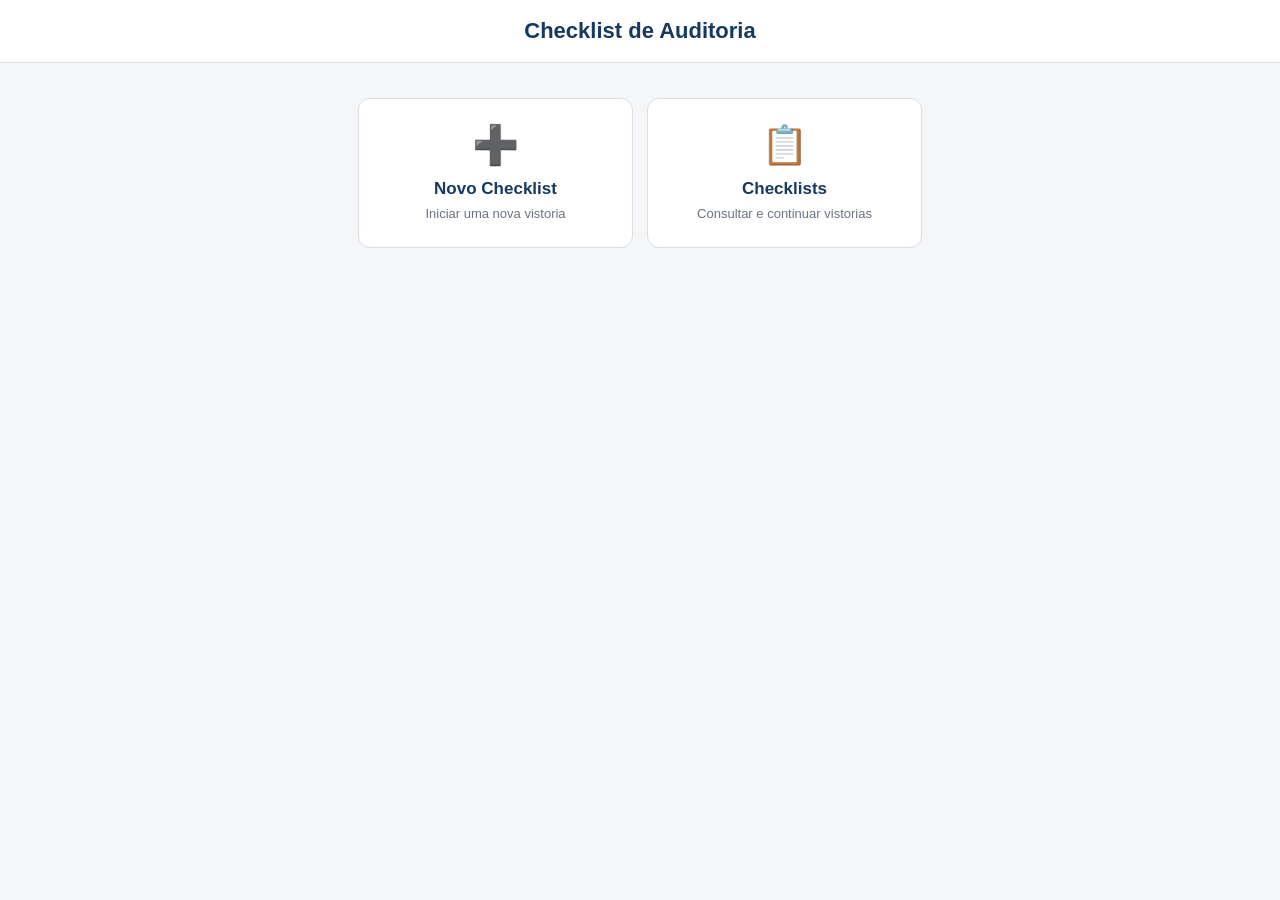
==== commit 1cab0fc4: "Rename home.html to index.html" ====
--- a/index.html
+++ b/index.html
@@ -1,1895 +1,353 @@
-<!doctype html>
-<html lang="pt-BR">
-<head>
-  <meta charset="utf-8" />
-  <meta name="viewport" content="width=device-width,initial-scale=1" />
-  <title>Checklist de Vistoria</title>
-  <link rel="stylesheet" href="styles.css" />
-</head>
-
-<body>
-
-  <center>
-    <h1>Checklist de Vistoria</h1>
-  </center>
-
-  <div class="meta" aria-label="Dados da auditoria">
-
-    <label>
-      Empresa:
-      <input
-        id="meta-empresa-nome"
-        type="text"
-        placeholder="Nome da empresa"
-      />
-    </label>
-
-    <input
-      id="meta-empresa-id"
-      type="hidden"
-    />
-
-    <label>
-      Responsável técnico:
-      <input
-        id="meta-responsavel-tecnico"
-        type="text"
-        placeholder="Responsável técnico"
-      />
-    </label>
-
-    <label>
-      Responsável pela auditoria:
-      <input
-        id="meta-responsavel-auditoria"
-        type="text"
-        placeholder="Responsável pela auditoria"
-      />
-    </label>
-
-    <label>
-      Data da auditoria:
-      <input
-        id="meta-data-auditoria"
-        type="date"
-      />
-    </label>
-
-    <label>
-      Horário:
-      <input
-        id="meta-horario"
-        type="text"
-        readonly
-      />
-    </label>
-
-    <button
-      class="btn-save"
-      id="btn-salvar-meta"
-      type="button"
-    >
-      Salvar
-    </button>
-
-  </div>
-
-
-  <div class="controls-top">
-
-    <label class="small">
-      Escolha o local:
-    </label>
-
-    <select
-      id="select-local"
-      class="select-local"
-      aria-label="Selecionar local"
-      disabled
-    >
-      <option value="ALL">
-        Carregando locais...
-      </option>
-    </select>
-
-  </div>
-
-
-  <div id="checklist">
-    <div style="padding:16px;text-align:center;">
-      Carregando checklist...
-    </div>
-  </div>
-
-
-  <div class="controls">
-
-    <button
-      class="btn"
-      id="btn-view-report"
-      type="button"
-    >
-      Visualizar Relatório
-    </button>
-
-    <div class="filter small">
-
-      <label>
-        Filtrar por status:
-      </label>
-
-      <select id="report-filter">
-
-        <option value="ALL">
-          Todos
-        </option>
-
-        <option value="C">
-          C (Correto)
-        </option>
-
-        <option value="NC">
-          N/C (Não Conforme)
-        </option>
-
-        <option value="NA">
-          N/A
-        </option>
-
-      </select>
-
-    </div>
-
-    <button
-      class="btn secondary"
-      id="btn-just-nc"
-      type="button"
-    >
-      Listar só N/C
-    </button>
-
-    <button
-      class="btn"
-      id="btn-download-csv"
-      type="button"
-      disabled
-    >
-      Baixar CSV (filtrado)
-    </button>
-
-  </div>
-
-
-  <div
-    id="report"
-    class="report-box"
-    style="display:none;margin-top:12px;"
-  >
-
-    <h2>
-      Relatório Geral
-    </h2>
-
-    <div
-      id="report-meta"
-      style="margin-bottom:8px;font-size:14px;color:#222"
-    ></div>
-
-    <div id="report-summary"></div>
-
-    <div
-      id="report-list"
-      style="margin-top:8px"
-    ></div>
-
-  </div>
-
-
-<script>
-
-(function () {
-
-  // =========================================================
-  // SUPABASE - MODELO DO CHECKLIST
-  // =========================================================
-
-  const SUPABASE_URL =
-    'https://dbleblnwolbbxtscjxif.supabase.co';
-
-  const SUPABASE_KEY =
-    'sb_publishable_RIq2RdCrwvjvZc7CswobVg_0BlBfRSd';
-
-
-  // =========================================================
-  // ELEMENTOS
-  // =========================================================
-
-  const selectLocal =
-    document.getElementById(
-      'select-local'
-    );
-
-  const checklistEl =
-    document.getElementById(
-      'checklist'
-    );
-
-  const btnSalvarMeta =
-    document.getElementById(
-      'btn-salvar-meta'
-    );
-
-  const btnView =
-    document.getElementById(
-      'btn-view-report'
-    );
-
-  const report =
-    document.getElementById(
-      'report'
-    );
-
-  const reportMeta =
-    document.getElementById(
-      'report-meta'
-    );
-
-  const reportSummary =
-    document.getElementById(
-      'report-summary'
-    );
-
-  const reportList =
-    document.getElementById(
-      'report-list'
-    );
-
-  const reportFilter =
-    document.getElementById(
-      'report-filter'
-    );
-
-  const btnDownloadCsv =
-    document.getElementById(
-      'btn-download-csv'
-    );
-
-  const btnJustNc =
-    document.getElementById(
-      'btn-just-nc'
-    );
-
-
-  // =========================================================
-  // DADOS CARREGADOS DO SUPABASE
-  // =========================================================
-
-  let initialData = [];
-
-
-  // =========================================================
-  // HEADERS SUPABASE
-  // =========================================================
-
-  function getSupabaseHeaders() {
-
-    return {
-
-      apikey:
-        SUPABASE_KEY,
-
-      Authorization:
-        'Bearer ' +
-        SUPABASE_KEY,
-
-      Accept:
-        'application/json'
-    };
-  }
-
-
-  // =========================================================
-  // FETCH JSON
-  // =========================================================
-
-  async function buscarJson(url) {
-
-    const resposta =
-      await fetch(
-        url,
-        {
-          method: 'GET',
-          headers:
-            getSupabaseHeaders()
-        }
-      );
-
-
-    const texto =
-      await resposta.text();
-
-
-    if (!resposta.ok) {
-
-      throw new Error(
-        texto ||
-        'Erro ao consultar Supabase.'
-      );
-    }
-
-
-    return texto
-      ? JSON.parse(texto)
-      : [];
-  }
-
-
-  // =========================================================
-  // CARREGAR MODELO DO CHECKLIST
-  // =========================================================
-
-  async function carregarModeloChecklist() {
-
-    checklistEl.innerHTML =
-      '<div style="padding:16px;text-align:center;">Carregando checklist...</div>';
-
-    selectLocal.disabled =
-      true;
-
-    selectLocal.innerHTML =
-      '<option value="ALL">Carregando locais...</option>';
-
-
-    // ---------------------------------------------------------
-    // 1. LOCAIS ATIVOS
-    // ---------------------------------------------------------
-
-    const locais =
-      await buscarJson(
-        `${SUPABASE_URL}/rest/v1/checklist_locais` +
-        `?select=id,nome,ordem,ativo` +
-        `&ativo=eq.true`
-      );
-
-
-    // ---------------------------------------------------------
-    // 2. ITENS MESTRE ATIVOS
-    // ---------------------------------------------------------
-
-    const itensMestre =
-      await buscarJson(
-        `${SUPABASE_URL}/rest/v1/checklist_itens_mestre` +
-        `?select=id,descricao,ativo` +
-        `&ativo=eq.true`
-      );
-
-
-    // ---------------------------------------------------------
-    // 3. MATRIZ LOCAL X ITEM ATIVA
-    // ---------------------------------------------------------
-
-    const vinculos =
-      await buscarJson(
-        `${SUPABASE_URL}/rest/v1/checklist_local_itens` +
-        `?select=id,local_id,item_id,ordem,ativo` +
-        `&ativo=eq.true`
-      );
-
-
-    // ---------------------------------------------------------
-    // MAPAS PARA JUNÇÃO
-    // ---------------------------------------------------------
-
-    const locaisPorId =
-      new Map(
-        locais.map(
-          local => [
-            local.id,
-            local
-          ]
-        )
-      );
-
-
-    const itensPorId =
-      new Map(
-        itensMestre.map(
-          item => [
-            item.id,
-            item
-          ]
-        )
-      );
-
-
-    // ---------------------------------------------------------
-    // MONTA O ARRAY USADO PELA TELA
-    // TODOS OS ITENS COMEÇAM COMO C
-    // ---------------------------------------------------------
-
-    initialData =
-      vinculos
-        .map(
-          vinculo => {
-
-            const local =
-              locaisPorId.get(
-                vinculo.local_id
-              );
-
-            const item =
-              itensPorId.get(
-                vinculo.item_id
-              );
-
-
-            if (
-              !local ||
-              !item
-            ) {
-              return null;
-            }
-
-
-            return {
-
-              local_id:
-                local.id,
-
-              item_id:
-                item.id,
-
-              setor:
-                local.nome,
-
-              item:
-                item.descricao,
-
-              ordem:
-                vinculo.ordem || 0,
-
-              status:
-                'C'
-            };
-          }
-        )
-        .filter(Boolean);
-
-
-    // ---------------------------------------------------------
-    // ORDEM DA TELA:
-    // LOCAL ALFABÉTICO + ORDEM DO ITEM
-    // ---------------------------------------------------------
-
-    initialData.sort(
-      (a, b) => {
-
-        const porLocal =
-          a.setor.localeCompare(
-            b.setor,
-            'pt-BR',
-            {
-              sensitivity:
-                'base'
-            }
-          );
-
-
-        if (porLocal !== 0) {
-          return porLocal;
-        }
-
-
-        return (
-          (a.ordem || 0) -
-          (b.ordem || 0)
-        );
-      }
-    );
-
-
-    if (!initialData.length) {
-
-      throw new Error(
-        'Nenhum item ativo foi encontrado na matriz do checklist.'
-      );
-    }
-
-
-    populateLocalMenu();
-
-    renderAllSections(
-      initialData
-    );
-
-    selectLocal.disabled =
-      false;
-
-    selectLocal.value =
-      'ALL';
-
-    showLocal(
-      'ALL'
-    );
-
-
-    console.log(
-      `${locais.length} local(is), ` +
-      `${itensMestre.length} item(ns) mestre e ` +
-      `${initialData.length} vínculo(s) carregados.`
-    );
-  }
-
-
-  // =========================================================
-  // MENU DE LOCAIS
-  // =========================================================
-
-  function getUniqueSetores(data) {
-
-    return [
-      ...new Set(
-        data.map(
-          item =>
-            item.setor
-        )
-      )
-    ];
-  }
-
-
-  function populateLocalMenu() {
-
-    const setores =
-      getUniqueSetores(
-        initialData
-      );
-
-
-    setores.sort(
-      (a, b) =>
-        a.localeCompare(
-          b,
-          'pt-BR',
-          {
-            sensitivity:
-              'base'
-          }
-        )
-    );
-
-
-    selectLocal.innerHTML =
-      '<option value="ALL">Todos os locais</option>';
-
-
-    setores.forEach(
-      setor => {
-
-        const option =
-          document.createElement(
-            'option'
-          );
-
-        option.value =
-          setor;
-
-        option.textContent =
-          setor;
-
-        selectLocal.appendChild(
-          option
-        );
-      }
-    );
-  }
-
-
-  // =========================================================
-  // RADIO
-  // =========================================================
-
-  function createRadio(
-    name,
-    val,
-    checked = false
-  ) {
-
-    const radio =
-      document.createElement(
-        'input'
-      );
-
-    radio.type =
-      'radio';
-
-    radio.name =
-      name;
-
-    radio.value =
-      val;
-
-    radio.checked =
-      checked;
-
-    radio.style.width =
-      '18px';
-
-    radio.style.height =
-      '18px';
-
-    return radio;
-  }
-
-
-  // =========================================================
-  // RENDERIZAR CHECKLIST
-  // =========================================================
-
-  function renderAllSections(data) {
-
-    checklistEl.innerHTML =
-      '';
-
-
-    const sections =
-      {};
-
-
-    data.forEach(
-      (d, idx) => {
-
-        if (
-          !sections[
-            d.setor
-          ]
-        ) {
-
-          const section =
-            document.createElement(
-              'section'
-            );
-
-          section.className =
-            'sector';
-
-          section.dataset.setor =
-            d.setor;
-
-          section.dataset.localId =
-            d.local_id || '';
-
-          section.style.display =
-            'none';
-
-
-          const h =
-            document.createElement(
-              'h2'
-            );
-
-          h.textContent =
-            d.setor;
-
-
-          section.appendChild(
-            h
-          );
-
-          checklistEl.appendChild(
-            section
-          );
-
-          sections[
-            d.setor
-          ] =
-            section;
-        }
-
-
-        const section =
-          sections[
-            d.setor
-          ];
-
-
-        const row =
-          document.createElement(
-            'div'
-          );
-
-        row.className =
-          'item-row';
-
-        row.dataset.setor =
-          d.setor;
-
-        row.dataset.item =
-          d.item;
-
-        row.dataset.localId =
-          d.local_id || '';
-
-        row.dataset.itemId =
-          d.item_id || '';
-
-
-        const main =
-          document.createElement(
-            'div'
-          );
-
-        main.className =
-          'row-main';
-
-
-        const lbl =
-          document.createElement(
-            'div'
-          );
-
-        lbl.className =
-          'item-label';
-
-        lbl.textContent =
-          d.item;
-
-        main.appendChild(
-          lbl
-        );
-
-
-        const opts =
-          document.createElement(
-            'div'
-          );
-
-        opts.className =
-          'options';
-
-
-        const name =
-          `radio_${idx}`;
-
-
-        // C
-
-        const labC =
-          document.createElement(
-            'label'
-          );
-
-        const rC =
-          createRadio(
-            name,
-            'C',
-            true
-          );
-
-        labC.appendChild(
-          rC
-        );
-
-        labC.appendChild(
-          document.createTextNode(
-            'C'
-          )
-        );
-
-        opts.appendChild(
-          labC
-        );
-
-
-        // NC
-
-        const labNC =
-          document.createElement(
-            'label'
-          );
-
-        const rNC =
-          createRadio(
-            name,
-            'NC',
-            false
-          );
-
-        labNC.appendChild(
-          rNC
-        );
-
-        labNC.appendChild(
-          document.createTextNode(
-            'N/C'
-          )
-        );
-
-        opts.appendChild(
-          labNC
-        );
-
-
-        // NA
-
-        const labNA =
-          document.createElement(
-            'label'
-          );
-
-        const rNA =
-          createRadio(
-            name,
-            'NA',
-            false
-          );
-
-        labNA.appendChild(
-          rNA
-        );
-
-        labNA.appendChild(
-          document.createTextNode(
-            'N/A'
-          )
-        );
-
-        opts.appendChild(
-          labNA
-        );
-
-
-        main.appendChild(
-          opts
-        );
-
-        row.appendChild(
-          main
-        );
-
-
-        // OBSERVAÇÃO
-
-        const obs =
-          document.createElement(
-            'textarea'
-          );
-
-        obs.className =
-          'obs';
-
-        obs.placeholder =
-          'Observação (obrigatória quando N/C)';
-
-        obs.rows =
-          2;
-
-        obs.style.display =
-          'none';
-
-        row.appendChild(
-          obs
-        );
-
-
-        // ALTERAÇÃO STATUS
-
-        [
-          rC,
-          rNC,
-          rNA
-        ].forEach(
-          radio => {
-
-            radio.addEventListener(
-              'change',
-              () => {
-
-                if (
-                  rNC.checked
-                ) {
-
-                  obs.style.display =
-                    'block';
-
-                  obs.focus();
-
-                } else {
-
-                  obs.style.display =
-                    'none';
-
-                  obs.value =
-                    '';
-                }
-              }
-            );
-          }
-        );
-
-
-        section.appendChild(
-          row
-        );
-      }
-    );
-  }
-
-
-  // =========================================================
-  // MOSTRAR LOCAL
-  // =========================================================
-
-  function showLocal(local) {
-
-    const sections =
-      checklistEl.querySelectorAll(
-        '.sector'
-      );
-
-
-    sections.forEach(
-      section => {
-
-        section.style.display =
-          'none';
-      }
-    );
-
-
-    if (
-      local === 'ALL'
-    ) {
-
-      sections.forEach(
-        section => {
-
-          section.style.display =
-            'block';
-        }
-      );
-
-    } else {
-
-      const target =
-        Array.from(
-          sections
-        ).find(
-          section =>
-            section.dataset.setor ===
-            local
-        );
-
-
-      if (target) {
-
-        target.style.display =
-          'block';
-      }
-    }
-
-
-    checklistEl.scrollIntoView({
-      behavior:
-        'smooth',
-
-      block:
-        'start'
-    });
-  }
-
-
-  selectLocal.addEventListener(
-    'change',
-    () => {
-
-      showLocal(
-        selectLocal.value
-      );
-    }
-  );
-
-
-  // =========================================================
-  // METADADOS
-  // =========================================================
-
-  function getMetadados() {
-
-    return {
-
-      empresa_id:
-        document.getElementById(
-          'meta-empresa-id'
-        )?.value || null,
-
-      empresa_nome:
-        document.getElementById(
-          'meta-empresa-nome'
-        )?.value.trim() || '',
-
-      responsavel_tecnico:
-        document.getElementById(
-          'meta-responsavel-tecnico'
-        )?.value.trim() || '',
-
-      responsavel_auditoria:
-        document.getElementById(
-          'meta-responsavel-auditoria'
-        )?.value.trim() || '',
-
-      data_auditoria:
-        document.getElementById(
-          'meta-data-auditoria'
-        )?.value || '',
-
-      horario:
-        document.getElementById(
-          'meta-horario'
-        )?.value.trim() || ''
-    };
-  }
-
-
-  // =========================================================
-  // SALVAR
-  // =========================================================
-
-  btnSalvarMeta.addEventListener(
-    'click',
-    async () => {
-
-      if (
-        !window.VistoriaDB
-      ) {
-
-        alert(
-          'Módulo do banco não carregado.'
-        );
-
-        return;
-      }
-
-
-      await window
-        .VistoriaDB
-        .salvarVistoria();
-    }
-  );
-
-
-  // =========================================================
-  // COLETAR RESPOSTAS
-  // =========================================================
-
-  function collectResponses() {
-
-    const rows =
-      document.querySelectorAll(
-        '.item-row'
-      );
-
-
-    const out =
-      [];
-
-
-    rows.forEach(
-      row => {
-
-        const setor =
-          row.dataset.setor || '';
-
-        const item =
-          row.dataset.item || '';
-
-        const localId =
-          row.dataset.localId || '';
-
-        const itemId =
-          row.dataset.itemId || '';
-
-
-        const marcado =
-          row.querySelector(
-            'input[type="radio"]:checked'
-          );
-
-
-        const status =
-          marcado
-            ? marcado.value
-            : 'C';
-
-
-        const textarea =
-          row.querySelector(
-            'textarea.obs'
-          );
-
-
-        const obs =
-          textarea
-            ? textarea.value.trim()
-            : '';
-
-
-        const photo =
-          row.dataset.temFoto ===
-          'true';
-
-
-        out.push({
-
-          setor,
-
-          item,
-
-          local_id:
-            localId,
-
-          item_id:
-            itemId,
-
-          status,
-
-          obs,
-
-          photo
-        });
-      }
-    );
-
-
-    return out;
-  }
-
-
-  // =========================================================
-  // RELATÓRIO
-  // =========================================================
-
-  function buildReport(
-    filter = 'ALL'
-  ) {
-
-    const m =
-      getMetadados();
-
-
-    reportMeta.innerHTML =
-      `
-        <strong>Empresa:</strong> ${m.empresa_nome || ''} —
-        <strong>Responsável técnico:</strong> ${m.responsavel_tecnico || ''} —
-        <strong>Responsável pela auditoria:</strong> ${m.responsavel_auditoria || ''} —
-        <strong>Data:</strong> ${m.data_auditoria || ''} —
-        <strong>Horário:</strong> ${m.horario || ''}
-      `;
-
-
-    const all =
-      collectResponses();
-
-
-    const total =
-      all.length;
-
-
-    const counts = {
-      C: 0,
-      NC: 0,
-      NA: 0
-    };
-
-
-    all.forEach(
-      item => {
-
-        counts[
-          item.status
-        ] =
-          (
-            counts[
-              item.status
-            ] ||
-            0
-          ) +
-          1;
-      }
-    );
-
-
-    reportSummary.innerHTML =
-      `
-        <div>
-          <strong>Total de itens:</strong>
-          ${total}
-        </div>
-
-        <div style="margin-top:6px">
-
-          <strong>Resumo:</strong>
-
-          <span
-            style="margin-left:8px"
-            class="status-C"
-          >
-            C: ${counts.C}
-          </span>
-
-          <span
-            style="margin-left:10px"
-            class="status-NC"
-          >
-            N/C: ${counts.NC}
-          </span>
-
-          <span
-            style="margin-left:10px"
-            class="status-NA"
-          >
-            N/A: ${counts.NA}
-          </span>
-
-        </div>
-      `;
-
-
-    const bySetor =
-      {};
-
-
-    all.forEach(
-      item => {
-
-        if (
-          filter !== 'ALL' &&
-          item.status !==
-          filter
-        ) {
-          return;
-        }
-
-
-        if (
-          !bySetor[
-            item.setor
-          ]
-        ) {
-
-          bySetor[
-            item.setor
-          ] =
-            [];
-        }
-
-
-        bySetor[
-          item.setor
-        ].push(
-          item
-        );
-      }
-    );
-
-
-    reportList.innerHTML =
-      '';
-
-
-    Object
-      .keys(
-        bySetor
-      )
-      .sort(
-        (a, b) =>
-          a.localeCompare(
-            b,
-            'pt-BR',
-            {
-              sensitivity:
-                'base'
-            }
-          )
-      )
-      .forEach(
-        setor => {
-
-          const sdiv =
-            document.createElement(
-              'div'
-            );
-
-          sdiv.style.marginTop =
-            '10px';
-
-
-          const titulo =
-            document.createElement(
-              'h3'
-            );
-
-          titulo.style.margin =
-            '6px 0';
-
-          titulo.textContent =
-            `${setor} (${bySetor[setor].length})`;
-
-          sdiv.appendChild(
-            titulo
-          );
-
-
-          const ul =
-            document.createElement(
-              'ul'
-            );
-
-
-          bySetor[
-            setor
-          ].forEach(
-            item => {
-
-              const li =
-                document.createElement(
-                  'li'
-                );
-
-
-              const strong =
-                document.createElement(
-                  'strong'
-                );
-
-              strong.textContent =
-                item.item;
-
-              li.appendChild(
-                strong
-              );
-
-
-              li.appendChild(
-                document.createTextNode(
-                  ' — '
-                )
-              );
-
-
-              const status =
-                document.createElement(
-                  'span'
-                );
-
-              status.className =
-                `status-${item.status}`;
-
-              status.textContent =
-                item.status;
-
-              li.appendChild(
-                status
-              );
-
-
-              if (item.obs) {
-
-                li.appendChild(
-                  document.createTextNode(
-                    ` — Observação: ${item.obs}`
-                  )
-                );
-              }
-
-
-              if (item.photo) {
-
-                li.appendChild(
-                  document.createTextNode(
-                    ' — Foto: sim'
-                  )
-                );
-              }
-
-
-              ul.appendChild(
-                li
-              );
-            }
-          );
-
-
-          sdiv.appendChild(
-            ul
-          );
-
-          reportList.appendChild(
-            sdiv
-          );
-        }
-      );
-
-
-    const hasItems =
-      Object
-        .keys(
-          bySetor
-        )
-        .some(
-          setor =>
-            bySetor[
-              setor
-            ].length >
-            0
-        );
-
-
-    btnDownloadCsv.disabled =
-      !hasItems;
-
-
-    report.style.display =
-      'block';
-  }
-
-
-  btnView.addEventListener(
-    'click',
-    () => {
-
-      buildReport(
-        reportFilter.value
-      );
-    }
-  );
-
-
-  reportFilter.addEventListener(
-    'change',
-    () => {
-
-      buildReport(
-        reportFilter.value
-      );
-    }
-  );
-
-
-  btnJustNc.addEventListener(
-    'click',
-    () => {
-
-      reportFilter.value =
-        'NC';
-
-      buildReport(
-        'NC'
-      );
-    }
-  );
-
-
-  // =========================================================
-  // VALIDAÇÃO CSV
-  // =========================================================
-
-  function validateBeforeCSV(
-    rows
-  ) {
-
-    const missing =
-      [];
-
-
-    rows.forEach(
-      (r, i) => {
-
-        if (
-          r.status === 'NC' &&
-          (
-            !r.obs ||
-            r.obs.length <
-            3
-          )
-        ) {
-
-          missing.push({
-
-            index:
-              i,
-
-            setor:
-              r.setor,
-
-            item:
-              r.item
-          });
-        }
-      }
-    );
-
-
-    return missing;
-  }
-
-
-  // =========================================================
-  // CSV
-  // =========================================================
-
-  function toCSV(rows) {
-
-    const meta =
-      getMetadados();
-
-
-    const header = [
-      'Empresa',
-      'ResponsavelTecnico',
-      'ResponsavelAuditoria',
-      'Data',
-      'Horario',
-      'Setor',
-      'Item',
-      'Status',
-      'Observacao',
-      'Foto'
-    ];
-
-
-    const lines = [
-      header.join(',')
-    ];
-
-
-    const esc =
-      txt =>
-        `"${String(txt || '').replace(/"/g, '""')}"`;
-
-
-    rows.forEach(
-      r => {
-
-        lines.push(
-          [
-            esc(
-              meta.empresa_nome
-            ),
-
-            esc(
-              meta.responsavel_tecnico
-            ),
-
-            esc(
-              meta.responsavel_auditoria
-            ),
-
-            esc(
-              meta.data_auditoria
-            ),
-
-            esc(
-              meta.horario
-            ),
-
-            esc(
-              r.setor
-            ),
-
-            esc(
-              r.item
-            ),
-
-            esc(
-              r.status
-            ),
-
-            esc(
-              r.obs
-            ),
-
-            r.photo
-              ? 'TRUE'
-              : 'FALSE'
-          ].join(',')
-        );
-      }
-    );
-
-
-    return lines.join(
-      '\n'
-    );
-  }
-
-
-  btnDownloadCsv.addEventListener(
-    'click',
-    () => {
-
-      const filter =
-        reportFilter.value;
-
-
-      const all =
-        collectResponses();
-
-
-      const rows =
-        all.filter(
-          r =>
-            filter === 'ALL'
-              ? true
-              : r.status ===
-                filter
-        );
-
-
-      const missing =
-        validateBeforeCSV(
-          rows
-        );
-
-
-      if (
-        missing.length >
-        0
-      ) {
-
-        const msg =
-          `Existem ${missing.length} item(s) marcado(s) como N/C sem observação (mínimo 3 caracteres).\n\n` +
-          `Por favor preencha as observações antes de gerar o CSV.\n\n` +
-          `Exemplo: ${missing[0].setor} — ${missing[0].item}`;
-
-
-        alert(
-          msg
-        );
-
-
-        const targetRow =
-          Array
-            .from(
-              document.querySelectorAll(
-                '.item-row'
-              )
-            )
-            .find(
-              row =>
-                row.dataset.setor ===
-                  missing[0].setor &&
-                row.dataset.item ===
-                  missing[0].item
-            );
-
-
-        if (targetRow) {
-
-          const ta =
-            targetRow.querySelector(
-              'textarea.obs'
-            );
-
-
-          if (ta) {
-
-            ta.style.display =
-              'block';
-
-            ta.focus();
-          }
-        }
-
-
-        return;
-      }
-
-
-      if (!rows.length) {
-
-        alert(
-          'Não há itens no filtro selecionado.'
-        );
-
-        return;
-      }
-
-
-      const csv =
-        toCSV(
-          rows
-        );
-
-
-      const blob =
-        new Blob(
-          [
-            csv
-          ],
-          {
-            type:
-              'text/csv;charset=utf-8;'
-          }
-        );
-
-
-      const url =
-        URL.createObjectURL(
-          blob
-        );
-
-
-      const a =
-        document.createElement(
-          'a'
-        );
-
-
-      const now =
-        new Date();
-
-
-      const stamp =
-        now
-          .toISOString()
-          .slice(
-            0,
-            19
-          )
-          .replace(
-            /[:T]/g,
-            '-'
-          );
-
-
-      a.href =
-        url;
-
-      a.download =
-        `relatorio_vistoria_${stamp}.csv`;
-
-
-      document.body.appendChild(
-        a
-      );
-
-
-      a.click();
-
-      a.remove();
-
-
-      URL.revokeObjectURL(
-        url
-      );
-    }
-  );
-
-
-  // =========================================================
-  // CARREGAR SCRIPTS APÓS A TELA ESTAR MONTADA
-  // Isso mantém persist.js e speech.js funcionando com
-  // os itens carregados dinamicamente.
-  // =========================================================
-
-  function carregarScript(
-    src
-  ) {
-
-    return new Promise(
-      (
-        resolve,
-        reject
-      ) => {
-
-        const script =
-          document.createElement(
-            'script'
-          );
-
-        script.src =
-          src;
-
-        script.onload =
-          resolve;
-
-        script.onerror =
-          () =>
-            reject(
-              new Error(
-                `Não foi possível carregar ${src}`
-              )
-            );
-
-
-        document.body.appendChild(
-          script
-        );
-      }
-    );
-  }
-
-
-  // =========================================================
-  // INICIALIZAÇÃO
-  // =========================================================
-
-  async function iniciarAplicacao() {
-
-    try {
-
-      await carregarModeloChecklist();
-
-
-      // Carrega depois que as 309 linhas já existem no DOM.
-      // Isso evita perder voz/persistência na renderização assíncrona.
-
-      await carregarScript(
-        'persist.js?v=11'
-      );
-
-      await carregarScript(
-        'speech.js?v=11'
-      );
-
-      await carregarScript(
-        'db-v8.js?v=11'
-      );
-
-      await carregarScript(
-        'photo.js?v=11'
-      );
-
-
-      console.log(
-        'Checklist inicializado com dados do Supabase.'
-      );
-
-
-    } catch (erro) {
-
-      console.error(
-        'Erro ao iniciar checklist:',
-        erro
-      );
-
-
-      checklistEl.innerHTML =
-        `
-          <div
-            style="
-              padding:16px;
-              margin:12px;
-              border:1px solid #e3a6a6;
-              border-radius:8px;
-              background:#fff1f1;
-              color:#a11;
-            "
-          >
-            Não foi possível carregar o checklist.<br><br>
-            ${String(
-              erro.message ||
-              erro
-            )}
-          </div>
-        `;
-
-
-      selectLocal.innerHTML =
-        '<option value="ALL">Erro ao carregar locais</option>';
-
-      selectLocal.disabled =
-        true;
-    }
-  }
-
-
-  iniciarAplicacao();
-
-})();
-
-</script>
-
-</body>
-</html>
+<!DOCTYPE html>
+<html lang="pt-BR">
+
+<head>
+
+  <meta charset="UTF-8">
+
+  <meta
+    name="viewport"
+    content="width=device-width, initial-scale=1.0"
+  >
+
+  <title>Checklist de Auditoria</title>
+
+  <style>
+
+    * {
+      box-sizing: border-box;
+    }
+
+    body {
+      margin: 0;
+      min-height: 100vh;
+
+      font-family:
+        Arial,
+        Helvetica,
+        sans-serif;
+
+      background: #f4f6f8;
+
+      color: #1f2937;
+    }
+
+
+    /* =========================================
+       CABEÇALHO
+    ========================================= */
+
+    .topo {
+
+      background: #ffffff;
+
+      border-bottom:
+        1px solid #d9dee5;
+
+      padding:
+        18px 20px;
+
+      text-align: center;
+    }
+
+
+    .topo h1 {
+
+      margin: 0;
+
+      font-size: 22px;
+
+      color: #163a5f;
+    }
+
+
+    .topo p {
+
+      margin:
+        5px 0 0;
+
+      font-size: 14px;
+
+      color: #6b7280;
+    }
+
+
+    /* =========================================
+       CONTEÚDO
+    ========================================= */
+
+    .container {
+
+      width: 100%;
+
+      max-width: 600px;
+
+      margin:
+        0 auto;
+
+      padding:
+        35px 18px;
+    }
+
+
+    .titulo {
+
+      margin-bottom:
+        22px;
+    }
+
+
+    .titulo h2 {
+
+      margin:
+        0 0 6px;
+
+      font-size:
+        21px;
+    }
+
+
+    .titulo p {
+
+      margin: 0;
+
+      color: #6b7280;
+
+      font-size:
+        14px;
+
+      line-height:
+        1.5;
+    }
+
+
+    /* =========================================
+       OPÇÕES
+    ========================================= */
+
+    .menu {
+
+      display: grid;
+
+      grid-template-columns:
+        repeat(2, minmax(0, 1fr));
+
+      gap: 14px;
+    }
+
+
+    .menu-card {
+
+      min-height:
+        150px;
+
+      border:
+        1px solid #d9dee5;
+
+      border-radius:
+        12px;
+
+      background:
+        #ffffff;
+
+      padding:
+        22px 16px;
+
+      display: flex;
+
+      flex-direction:
+        column;
+
+      align-items:
+        center;
+
+      justify-content:
+        center;
+
+      text-align:
+        center;
+
+      cursor:
+        pointer;
+
+      text-decoration:
+        none;
+
+      color:
+        #1f2937;
+
+      transition:
+        transform .15s ease,
+        box-shadow .15s ease;
+    }
+
+
+    .menu-card:active {
+
+      transform:
+        scale(.98);
+    }
+
+
+    .menu-card:hover {
+
+      box-shadow:
+        0 5px 16px
+        rgba(0, 0, 0, .08);
+    }
+
+
+    .menu-icon {
+
+      font-size:
+        38px;
+
+      margin-bottom:
+        12px;
+    }
+
+
+    .menu-card strong {
+
+      display:
+        block;
+
+      font-size:
+        17px;
+
+      color:
+        #163a5f;
+
+      margin-bottom:
+        6px;
+    }
+
+
+    .menu-card span {
+
+      font-size:
+        13px;
+
+      color:
+        #6b7280;
+
+      line-height:
+        1.4;
+    }
+
+
+    /* =========================================
+       MOBILE
+    ========================================= */
+
+    @media
+    (max-width: 480px) {
+
+      .container {
+
+        padding:
+          28px 16px;
+      }
+
+
+      .menu {
+
+        grid-template-columns:
+          1fr;
+      }
+
+
+      .menu-card {
+
+        min-height:
+          125px;
+      }
+    }
+
+  </style>
+
+</head>
+
+
+<body>
+
+
+  <!-- ========================================
+       CABEÇALHO
+  ========================================= -->
+
+  <header class="topo">
+
+    <h1>
+      Checklist de Auditoria
+    </h1>
+
+
+  </header>
+
+
+
+  <!-- ========================================
+       CONTEÚDO
+  ========================================= -->
+
+  <main class="container">
+
+
+    <section class="menu">
+
+
+      <!-- NOVO CHECKLIST -->
+
+      <a
+        href="novo-checklist.html"
+        class="menu-card"
+      >
+
+        <div class="menu-icon">
+          ➕
+        </div>
+
+        <strong>
+          Novo Checklist
+        </strong>
+
+        <span>
+          Iniciar uma nova vistoria
+        </span>
+
+      </a>
+
+
+
+      <!-- CHECKLISTS -->
+
+      <a
+        href="checklists.html"
+        class="menu-card"
+      >
+
+        <div class="menu-icon">
+          📋
+        </div>
+
+        <strong>
+          Checklists
+        </strong>
+
+        <span>
+          Consultar e continuar vistorias
+        </span>
+
+      </a>
+
+
+    </section>
+
+
+  </main>
+
+
+</body>
+
+</html>
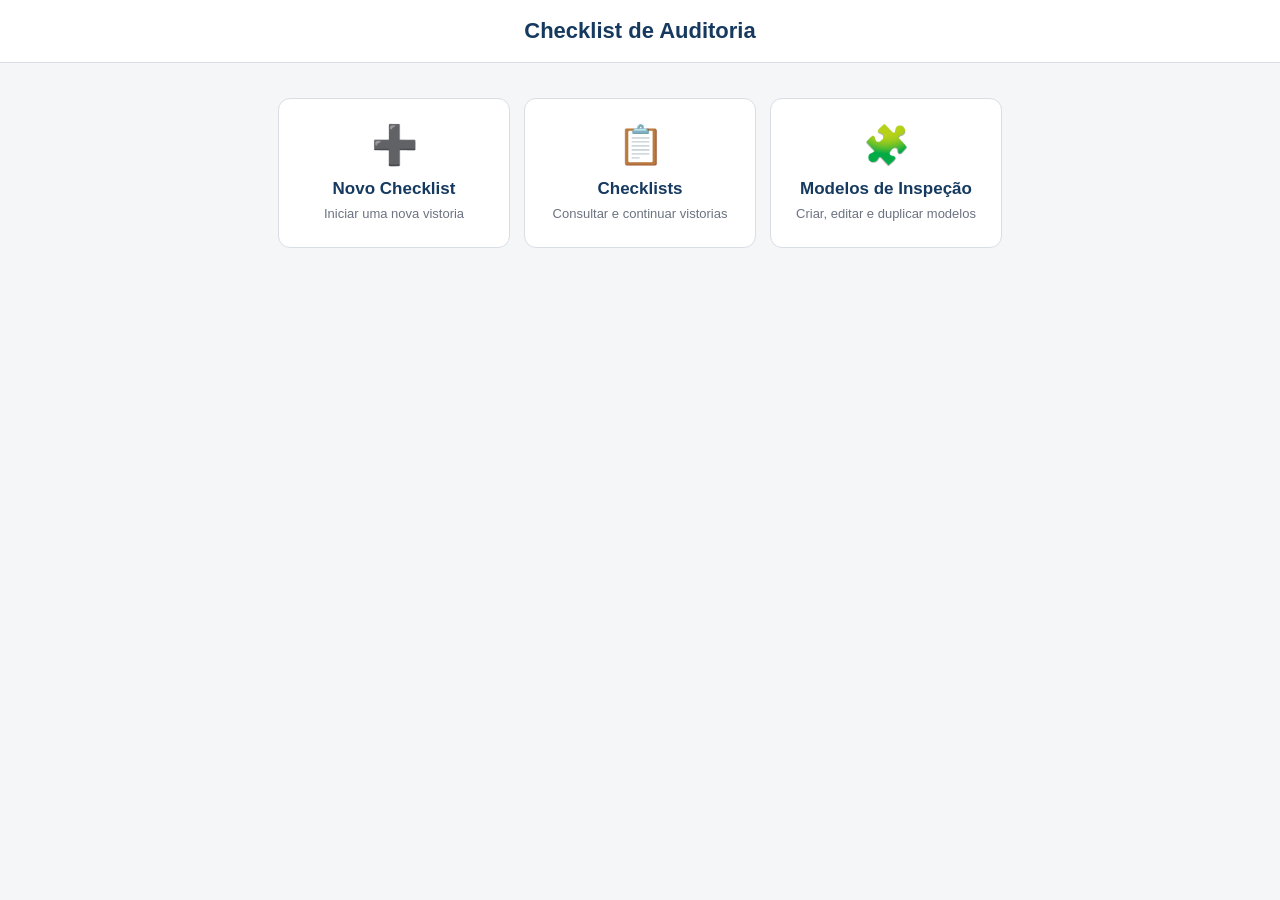
==== commit 98af7de3: "Add files via upload" ====
--- a/index.html
+++ b/index.html
@@ -1,353 +1,27 @@
 <!DOCTYPE html>
 <html lang="pt-BR">
-
 <head>
-
   <meta charset="UTF-8">
-
-  <meta
-    name="viewport"
-    content="width=device-width, initial-scale=1.0"
-  >
-
+  <meta name="viewport" content="width=device-width, initial-scale=1.0">
   <title>Checklist de Auditoria</title>
-
   <style>
-
-    * {
-      box-sizing: border-box;
-    }
-
-    body {
-      margin: 0;
-      min-height: 100vh;
-
-      font-family:
-        Arial,
-        Helvetica,
-        sans-serif;
-
-      background: #f4f6f8;
-
-      color: #1f2937;
-    }
-
-
-    /* =========================================
-       CABEÇALHO
-    ========================================= */
-
-    .topo {
-
-      background: #ffffff;
-
-      border-bottom:
-        1px solid #d9dee5;
-
-      padding:
-        18px 20px;
-
-      text-align: center;
-    }
-
-
-    .topo h1 {
-
-      margin: 0;
-
-      font-size: 22px;
-
-      color: #163a5f;
-    }
-
-
-    .topo p {
-
-      margin:
-        5px 0 0;
-
-      font-size: 14px;
-
-      color: #6b7280;
-    }
-
-
-    /* =========================================
-       CONTEÚDO
-    ========================================= */
-
-    .container {
-
-      width: 100%;
-
-      max-width: 600px;
-
-      margin:
-        0 auto;
-
-      padding:
-        35px 18px;
-    }
-
-
-    .titulo {
-
-      margin-bottom:
-        22px;
-    }
-
-
-    .titulo h2 {
-
-      margin:
-        0 0 6px;
-
-      font-size:
-        21px;
-    }
-
-
-    .titulo p {
-
-      margin: 0;
-
-      color: #6b7280;
-
-      font-size:
-        14px;
-
-      line-height:
-        1.5;
-    }
-
-
-    /* =========================================
-       OPÇÕES
-    ========================================= */
-
-    .menu {
-
-      display: grid;
-
-      grid-template-columns:
-        repeat(2, minmax(0, 1fr));
-
-      gap: 14px;
-    }
-
-
-    .menu-card {
-
-      min-height:
-        150px;
-
-      border:
-        1px solid #d9dee5;
-
-      border-radius:
-        12px;
-
-      background:
-        #ffffff;
-
-      padding:
-        22px 16px;
-
-      display: flex;
-
-      flex-direction:
-        column;
-
-      align-items:
-        center;
-
-      justify-content:
-        center;
-
-      text-align:
-        center;
-
-      cursor:
-        pointer;
-
-      text-decoration:
-        none;
-
-      color:
-        #1f2937;
-
-      transition:
-        transform .15s ease,
-        box-shadow .15s ease;
-    }
-
-
-    .menu-card:active {
-
-      transform:
-        scale(.98);
-    }
-
-
-    .menu-card:hover {
-
-      box-shadow:
-        0 5px 16px
-        rgba(0, 0, 0, .08);
-    }
-
-
-    .menu-icon {
-
-      font-size:
-        38px;
-
-      margin-bottom:
-        12px;
-    }
-
-
-    .menu-card strong {
-
-      display:
-        block;
-
-      font-size:
-        17px;
-
-      color:
-        #163a5f;
-
-      margin-bottom:
-        6px;
-    }
-
-
-    .menu-card span {
-
-      font-size:
-        13px;
-
-      color:
-        #6b7280;
-
-      line-height:
-        1.4;
-    }
-
-
-    /* =========================================
-       MOBILE
-    ========================================= */
-
-    @media
-    (max-width: 480px) {
-
-      .container {
-
-        padding:
-          28px 16px;
-      }
-
-
-      .menu {
-
-        grid-template-columns:
-          1fr;
-      }
-
-
-      .menu-card {
-
-        min-height:
-          125px;
-      }
-    }
-
+    *{box-sizing:border-box}body{margin:0;min-height:100vh;font-family:Arial,Helvetica,sans-serif;background:#f4f6f8;color:#1f2937}
+    .topo{background:#fff;border-bottom:1px solid #d9dee5;padding:18px 20px;text-align:center}.topo h1{margin:0;font-size:22px;color:#163a5f}
+    .container{width:100%;max-width:760px;margin:0 auto;padding:35px 18px}.menu{display:grid;grid-template-columns:repeat(3,minmax(0,1fr));gap:14px}
+    .menu-card{min-height:150px;border:1px solid #d9dee5;border-radius:12px;background:#fff;padding:22px 16px;display:flex;flex-direction:column;align-items:center;justify-content:center;text-align:center;text-decoration:none;color:#1f2937;transition:transform .15s ease,box-shadow .15s ease}
+    .menu-card:hover{box-shadow:0 5px 16px rgba(0,0,0,.08)}.menu-card:active{transform:scale(.98)}.menu-icon{font-size:38px;margin-bottom:12px}
+    .menu-card strong{display:block;font-size:17px;color:#163a5f;margin-bottom:6px}.menu-card span{font-size:13px;color:#6b7280;line-height:1.4}
+    @media(max-width:720px){.menu{grid-template-columns:1fr}.menu-card{min-height:120px}.container{padding:28px 16px}}
   </style>
-
 </head>
-
-
 <body>
-
-
-  <!-- ========================================
-       CABEÇALHO
-  ========================================= -->
-
-  <header class="topo">
-
-    <h1>
-      Checklist de Auditoria
-    </h1>
-
-
-  </header>
-
-
-
-  <!-- ========================================
-       CONTEÚDO
-  ========================================= -->
-
+  <header class="topo"><h1>Checklist de Auditoria</h1></header>
   <main class="container">
-
-
     <section class="menu">
-
-
-      <!-- NOVO CHECKLIST -->
-
-      <a
-        href="novo-checklist.html"
-        class="menu-card"
-      >
-
-        <div class="menu-icon">
-          ➕
-        </div>
-
-        <strong>
-          Novo Checklist
-        </strong>
-
-        <span>
-          Iniciar uma nova vistoria
-        </span>
-
-      </a>
-
-
-
-      <!-- CHECKLISTS -->
-
-      <a
-        href="checklists.html"
-        class="menu-card"
-      >
-
-        <div class="menu-icon">
-          📋
-        </div>
-
-        <strong>
-          Checklists
-        </strong>
-
-        <span>
-          Consultar e continuar vistorias
-        </span>
-
-      </a>
-
-
+      <a href="novo-checklist.html" class="menu-card"><div class="menu-icon">➕</div><strong>Novo Checklist</strong><span>Iniciar uma nova vistoria</span></a>
+      <a href="checklists.html" class="menu-card"><div class="menu-icon">📋</div><strong>Checklists</strong><span>Consultar e continuar vistorias</span></a>
+      <a href="modelos-inspecao.html" class="menu-card"><div class="menu-icon">🧩</div><strong>Modelos de Inspeção</strong><span>Criar, editar e duplicar modelos</span></a>
     </section>
-
-
   </main>
-
-
 </body>
-
 </html>
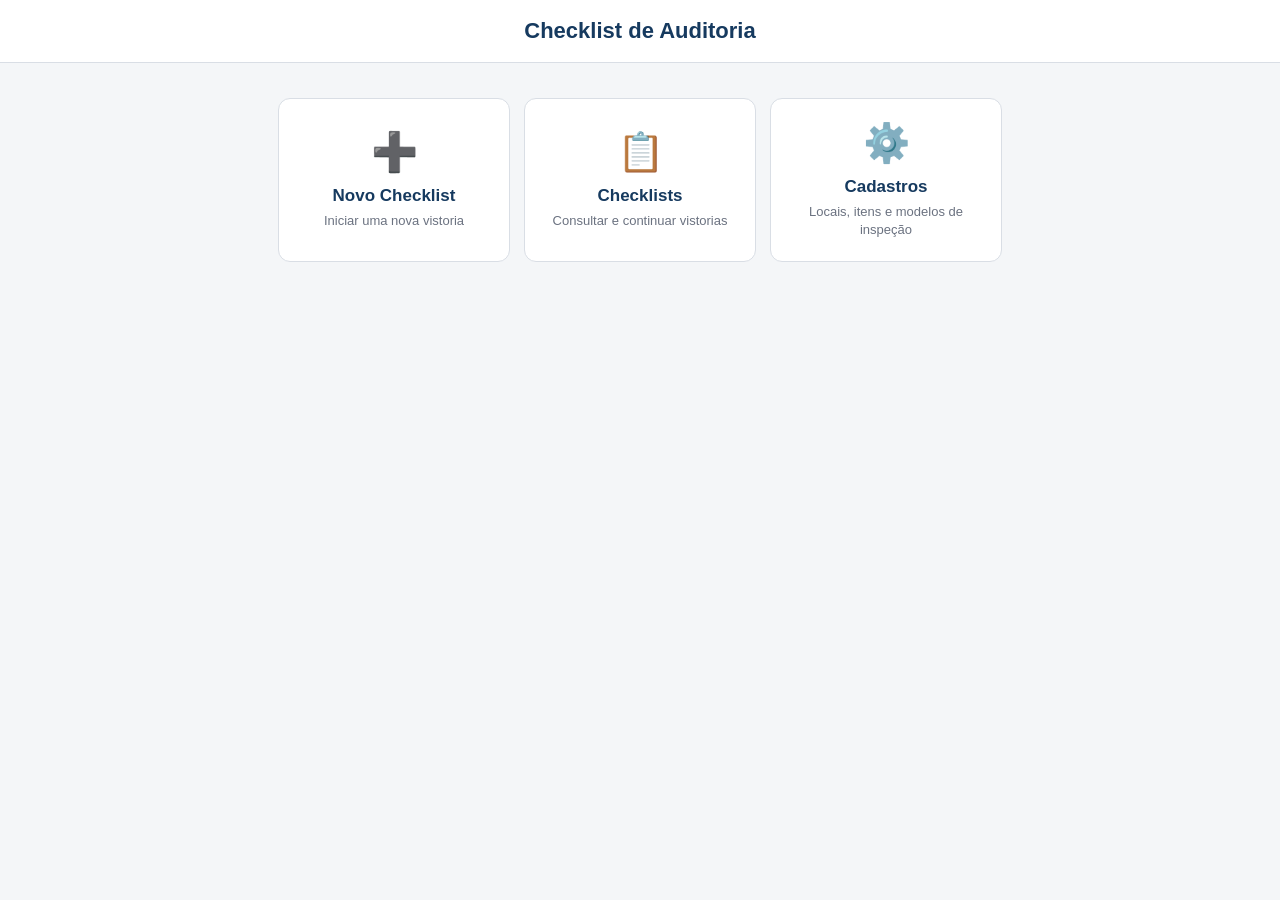
==== commit 02ad8265: "Adiciona menu Cadastros na tela inicial" ====
--- a/index.html
+++ b/index.html
@@ -8,10 +8,11 @@
     *{box-sizing:border-box}body{margin:0;min-height:100vh;font-family:Arial,Helvetica,sans-serif;background:#f4f6f8;color:#1f2937}
     .topo{background:#fff;border-bottom:1px solid #d9dee5;padding:18px 20px;text-align:center}.topo h1{margin:0;font-size:22px;color:#163a5f}
     .container{width:100%;max-width:760px;margin:0 auto;padding:35px 18px}.menu{display:grid;grid-template-columns:repeat(3,minmax(0,1fr));gap:14px}
-    .menu-card{min-height:150px;border:1px solid #d9dee5;border-radius:12px;background:#fff;padding:22px 16px;display:flex;flex-direction:column;align-items:center;justify-content:center;text-align:center;text-decoration:none;color:#1f2937;transition:transform .15s ease,box-shadow .15s ease}
+    .menu-card{min-height:150px;border:1px solid #d9dee5;border-radius:12px;background:#fff;padding:22px 16px;display:flex;flex-direction:column;align-items:center;justify-content:center;text-align:center;text-decoration:none;color:#1f2937;transition:transform .15s ease,box-shadow .15s ease;cursor:pointer}
     .menu-card:hover{box-shadow:0 5px 16px rgba(0,0,0,.08)}.menu-card:active{transform:scale(.98)}.menu-icon{font-size:38px;margin-bottom:12px}
     .menu-card strong{display:block;font-size:17px;color:#163a5f;margin-bottom:6px}.menu-card span{font-size:13px;color:#6b7280;line-height:1.4}
-    @media(max-width:720px){.menu{grid-template-columns:1fr}.menu-card{min-height:120px}.container{padding:28px 16px}}
+    .cadastros{grid-column:1/-1;display:none;grid-template-columns:repeat(3,minmax(0,1fr));gap:10px;background:#fff;border:1px solid #d9dee5;border-radius:12px;padding:12px}.cadastros.aberto{display:grid}.cadastro-link{display:block;text-decoration:none;color:#163a5f;font-weight:700;text-align:center;border:1px solid #d9dee5;border-radius:9px;padding:13px 10px;background:#f8fafc}.cadastro-link:hover{background:#eef4f8}
+    @media(max-width:720px){.menu{grid-template-columns:1fr}.menu-card{min-height:120px}.container{padding:28px 16px}.cadastros{grid-template-columns:1fr}}
   </style>
 </head>
 <body>
@@ -20,8 +21,18 @@
     <section class="menu">
       <a href="novo-checklist.html" class="menu-card"><div class="menu-icon">➕</div><strong>Novo Checklist</strong><span>Iniciar uma nova vistoria</span></a>
       <a href="checklists.html" class="menu-card"><div class="menu-icon">📋</div><strong>Checklists</strong><span>Consultar e continuar vistorias</span></a>
-      <a href="modelos-inspecao.html" class="menu-card"><div class="menu-icon">🧩</div><strong>Modelos de Inspeção</strong><span>Criar, editar e duplicar modelos</span></a>
+      <button type="button" class="menu-card" id="btnCadastros"><div class="menu-icon">⚙️</div><strong>Cadastros</strong><span>Locais, itens e modelos de inspeção</span></button>
+      <div class="cadastros" id="menuCadastros">
+        <a href="cadastro-locais.html" class="cadastro-link">📍 Locais</a>
+        <a href="cadastro-itens.html" class="cadastro-link">☑️ Itens do Checklist</a>
+        <a href="modelos-inspecao.html" class="cadastro-link">🧩 Modelos de Inspeção</a>
+      </div>
     </section>
   </main>
+  <script>
+    const btnCadastros=document.getElementById('btnCadastros');
+    const menuCadastros=document.getElementById('menuCadastros');
+    btnCadastros.addEventListener('click',()=>menuCadastros.classList.toggle('aberto'));
+  </script>
 </body>
 </html>
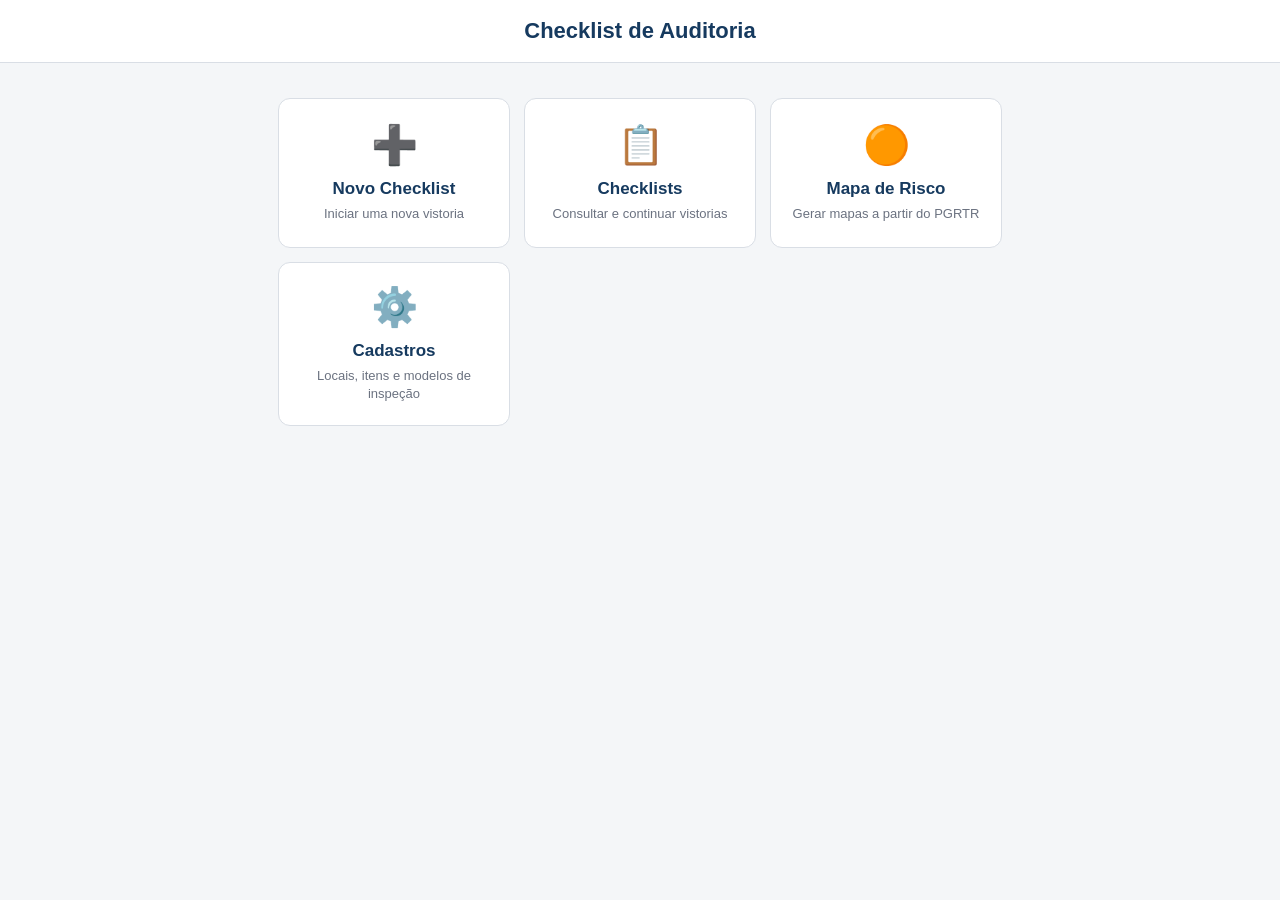
==== commit b9b89a51: "Inclui módulo Mapa de Risco no menu" ====
--- a/index.html
+++ b/index.html
@@ -21,6 +21,7 @@
     <section class="menu">
       <a href="novo-checklist.html" class="menu-card"><div class="menu-icon">➕</div><strong>Novo Checklist</strong><span>Iniciar uma nova vistoria</span></a>
       <a href="checklists.html" class="menu-card"><div class="menu-icon">📋</div><strong>Checklists</strong><span>Consultar e continuar vistorias</span></a>
+      <a href="mapa-risco.html" class="menu-card"><div class="menu-icon">🟠</div><strong>Mapa de Risco</strong><span>Gerar mapas a partir do PGRTR</span></a>
       <button type="button" class="menu-card" id="btnCadastros"><div class="menu-icon">⚙️</div><strong>Cadastros</strong><span>Locais, itens e modelos de inspeção</span></button>
       <div class="cadastros" id="menuCadastros">
         <a href="cadastro-locais.html" class="cadastro-link">📍 Locais</a>
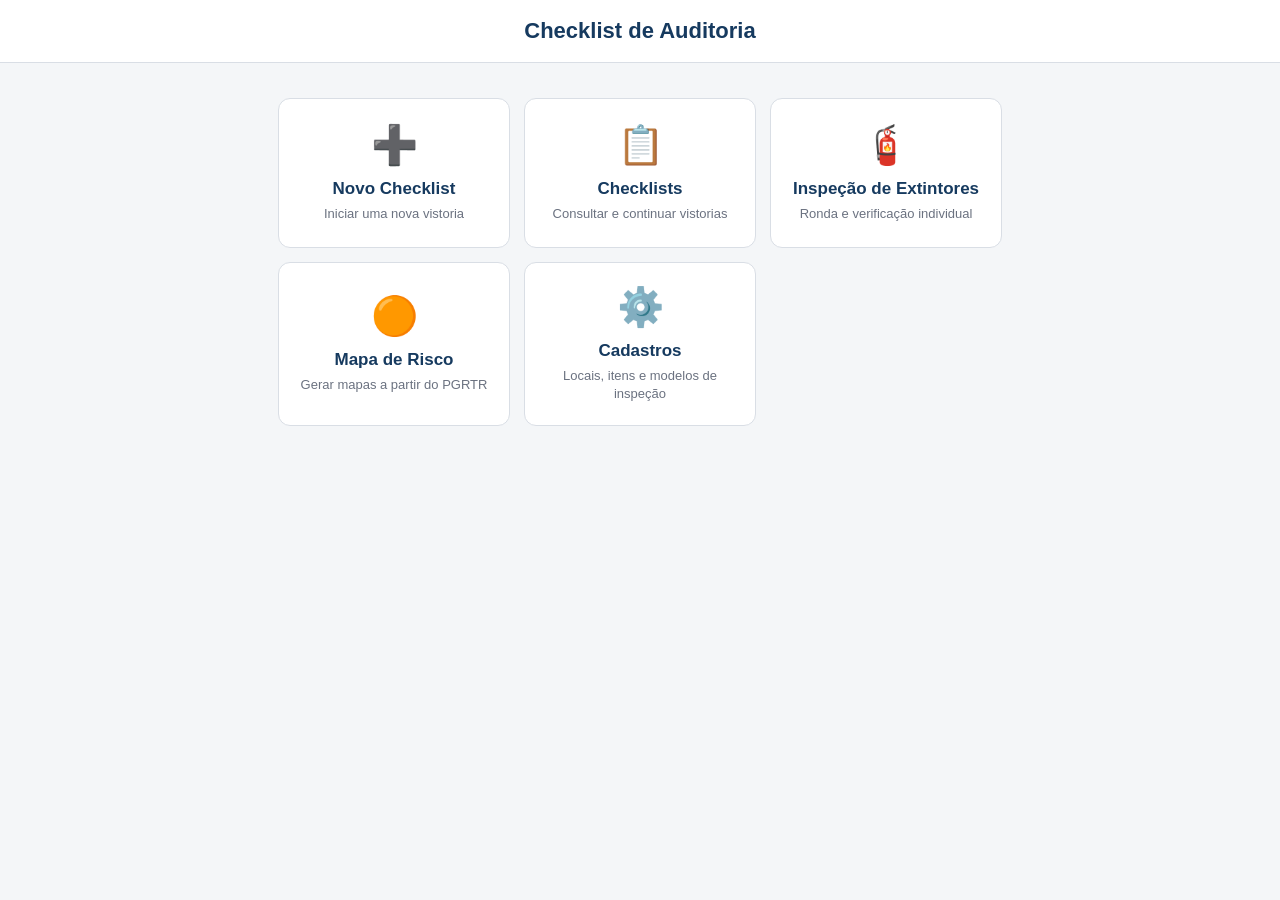
==== commit c0aabb23: "Adicionar inspeção de extintores ao menu" ====
--- a/index.html
+++ b/index.html
@@ -21,6 +21,7 @@
     <section class="menu">
       <a href="novo-checklist.html" class="menu-card"><div class="menu-icon">➕</div><strong>Novo Checklist</strong><span>Iniciar uma nova vistoria</span></a>
       <a href="checklists.html" class="menu-card"><div class="menu-icon">📋</div><strong>Checklists</strong><span>Consultar e continuar vistorias</span></a>
+      <a href="inspecao-extintores.html" class="menu-card"><div class="menu-icon">🧯</div><strong>Inspeção de Extintores</strong><span>Ronda e verificação individual</span></a>
       <a href="mapa-risco.html" class="menu-card"><div class="menu-icon">🟠</div><strong>Mapa de Risco</strong><span>Gerar mapas a partir do PGRTR</span></a>
       <button type="button" class="menu-card" id="btnCadastros"><div class="menu-icon">⚙️</div><strong>Cadastros</strong><span>Locais, itens e modelos de inspeção</span></button>
       <div class="cadastros" id="menuCadastros">
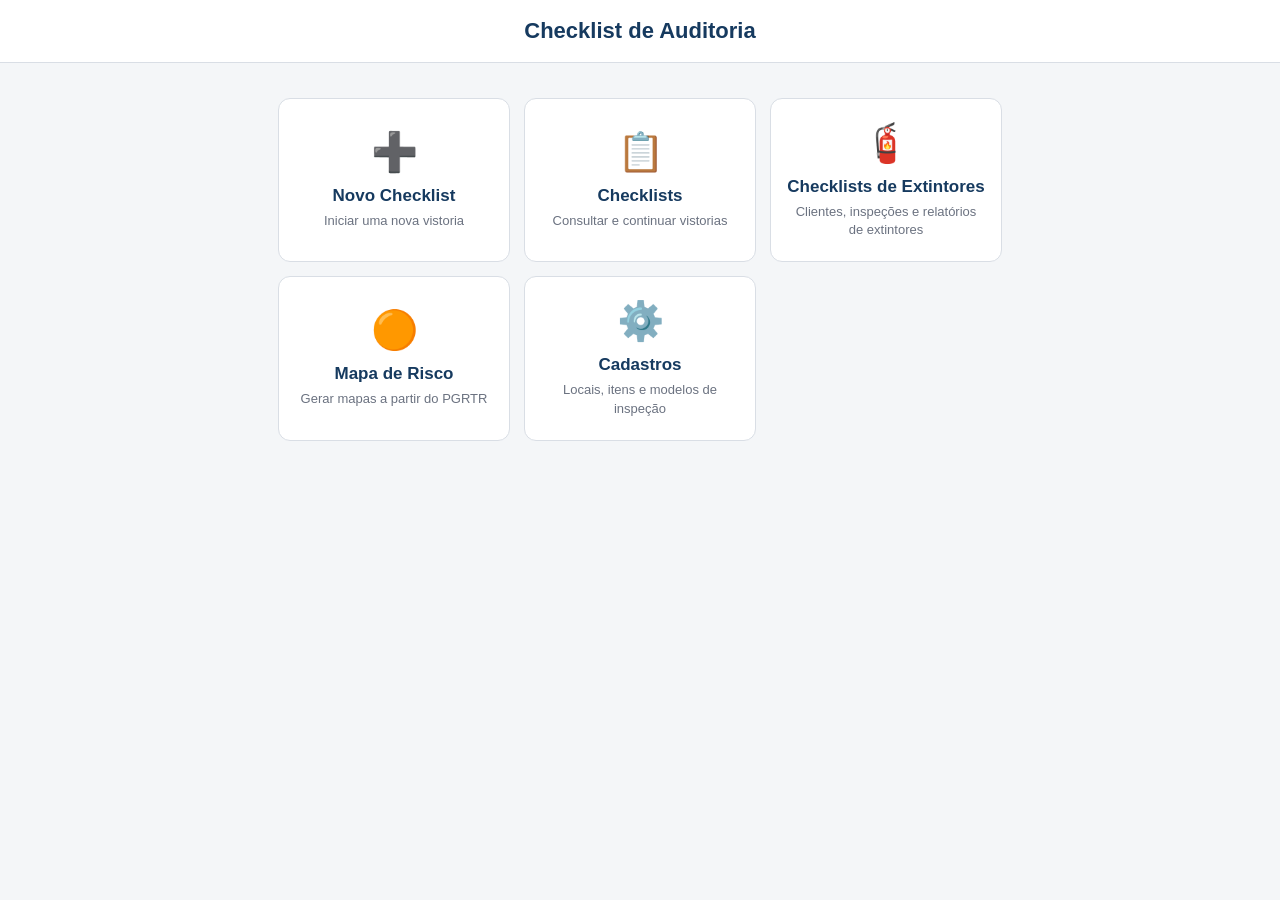
==== commit 2a60b7c7: "Vincular gestao de extintores ao menu principal" ====
--- a/index.html
+++ b/index.html
@@ -21,7 +21,7 @@
     <section class="menu">
       <a href="novo-checklist.html" class="menu-card"><div class="menu-icon">➕</div><strong>Novo Checklist</strong><span>Iniciar uma nova vistoria</span></a>
       <a href="checklists.html" class="menu-card"><div class="menu-icon">📋</div><strong>Checklists</strong><span>Consultar e continuar vistorias</span></a>
-      <a href="inspecao-extintores.html" class="menu-card"><div class="menu-icon">🧯</div><strong>Inspeção de Extintores</strong><span>Ronda e verificação individual</span></a>
+      <a href="checklists-extintores.html" class="menu-card"><div class="menu-icon">🧯</div><strong>Checklists de Extintores</strong><span>Clientes, inspeções e relatórios de extintores</span></a>
       <a href="mapa-risco.html" class="menu-card"><div class="menu-icon">🟠</div><strong>Mapa de Risco</strong><span>Gerar mapas a partir do PGRTR</span></a>
       <button type="button" class="menu-card" id="btnCadastros"><div class="menu-icon">⚙️</div><strong>Cadastros</strong><span>Locais, itens e modelos de inspeção</span></button>
       <div class="cadastros" id="menuCadastros">
